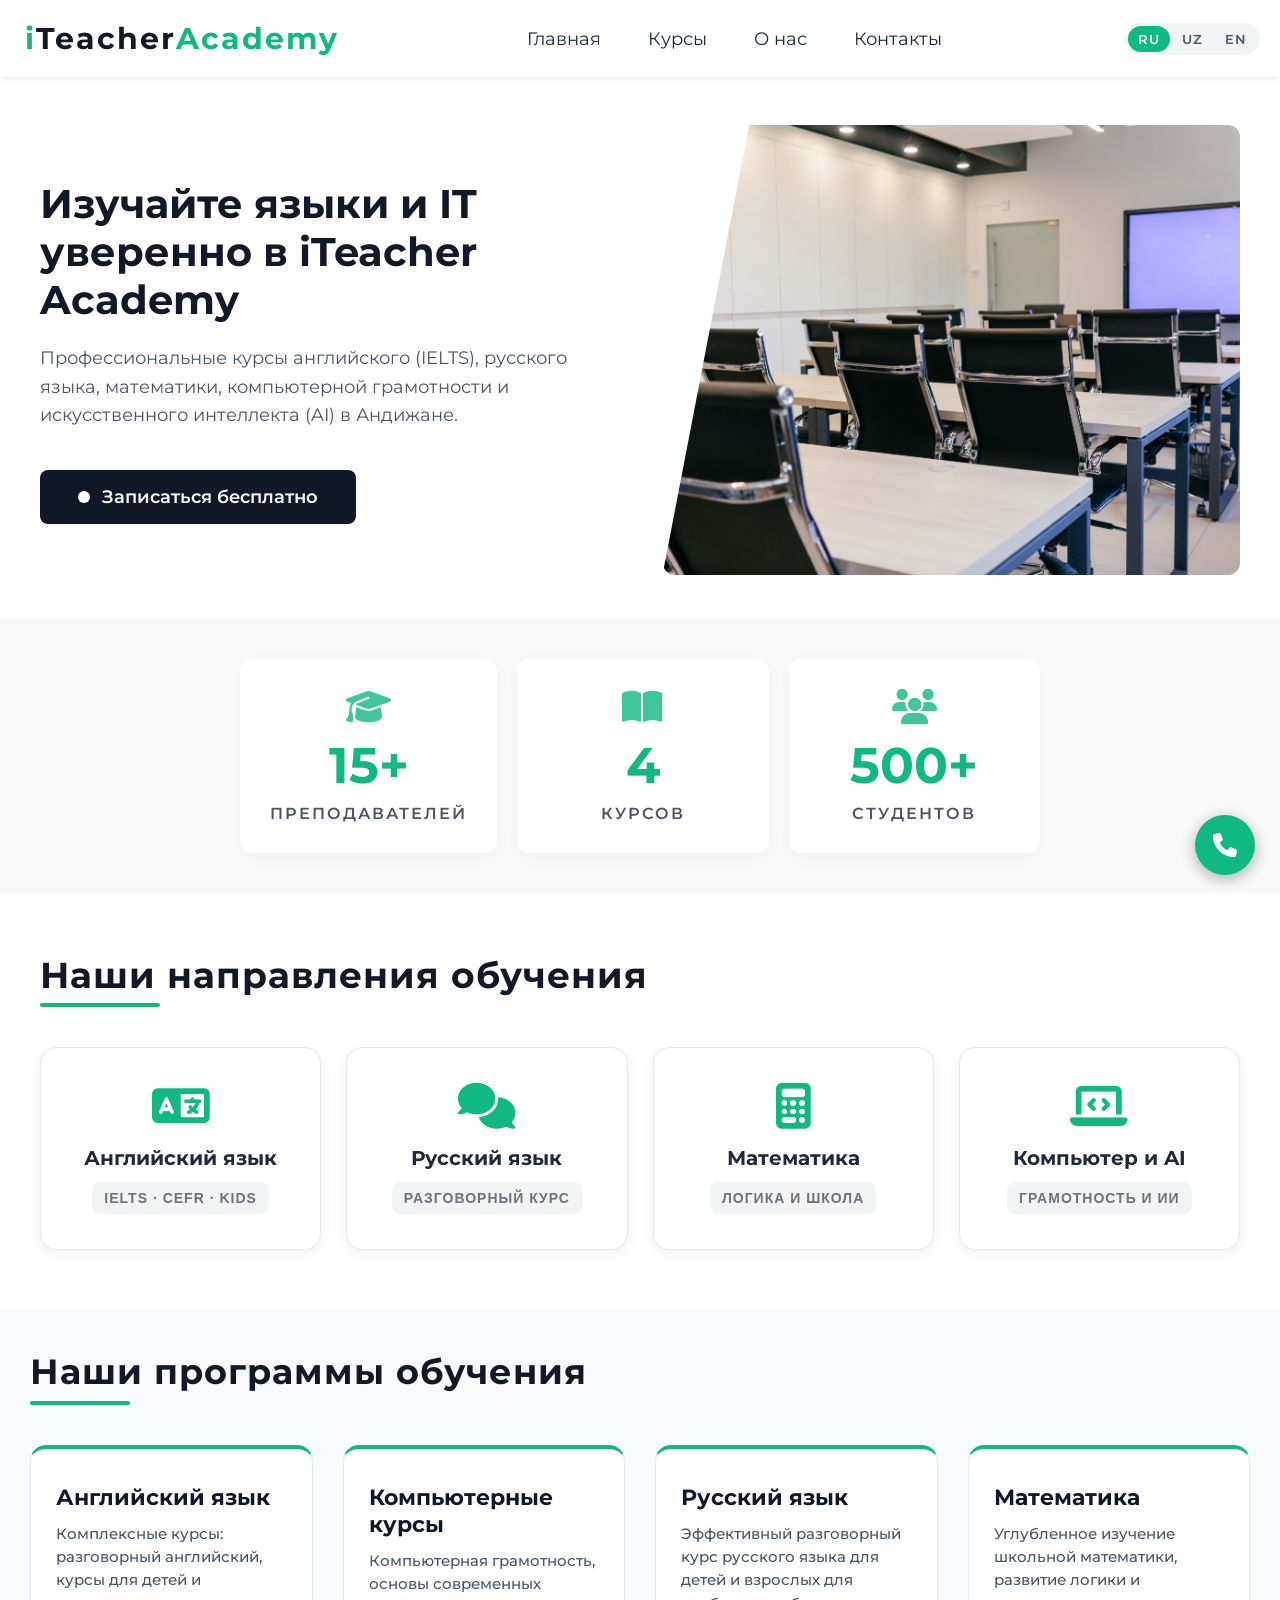
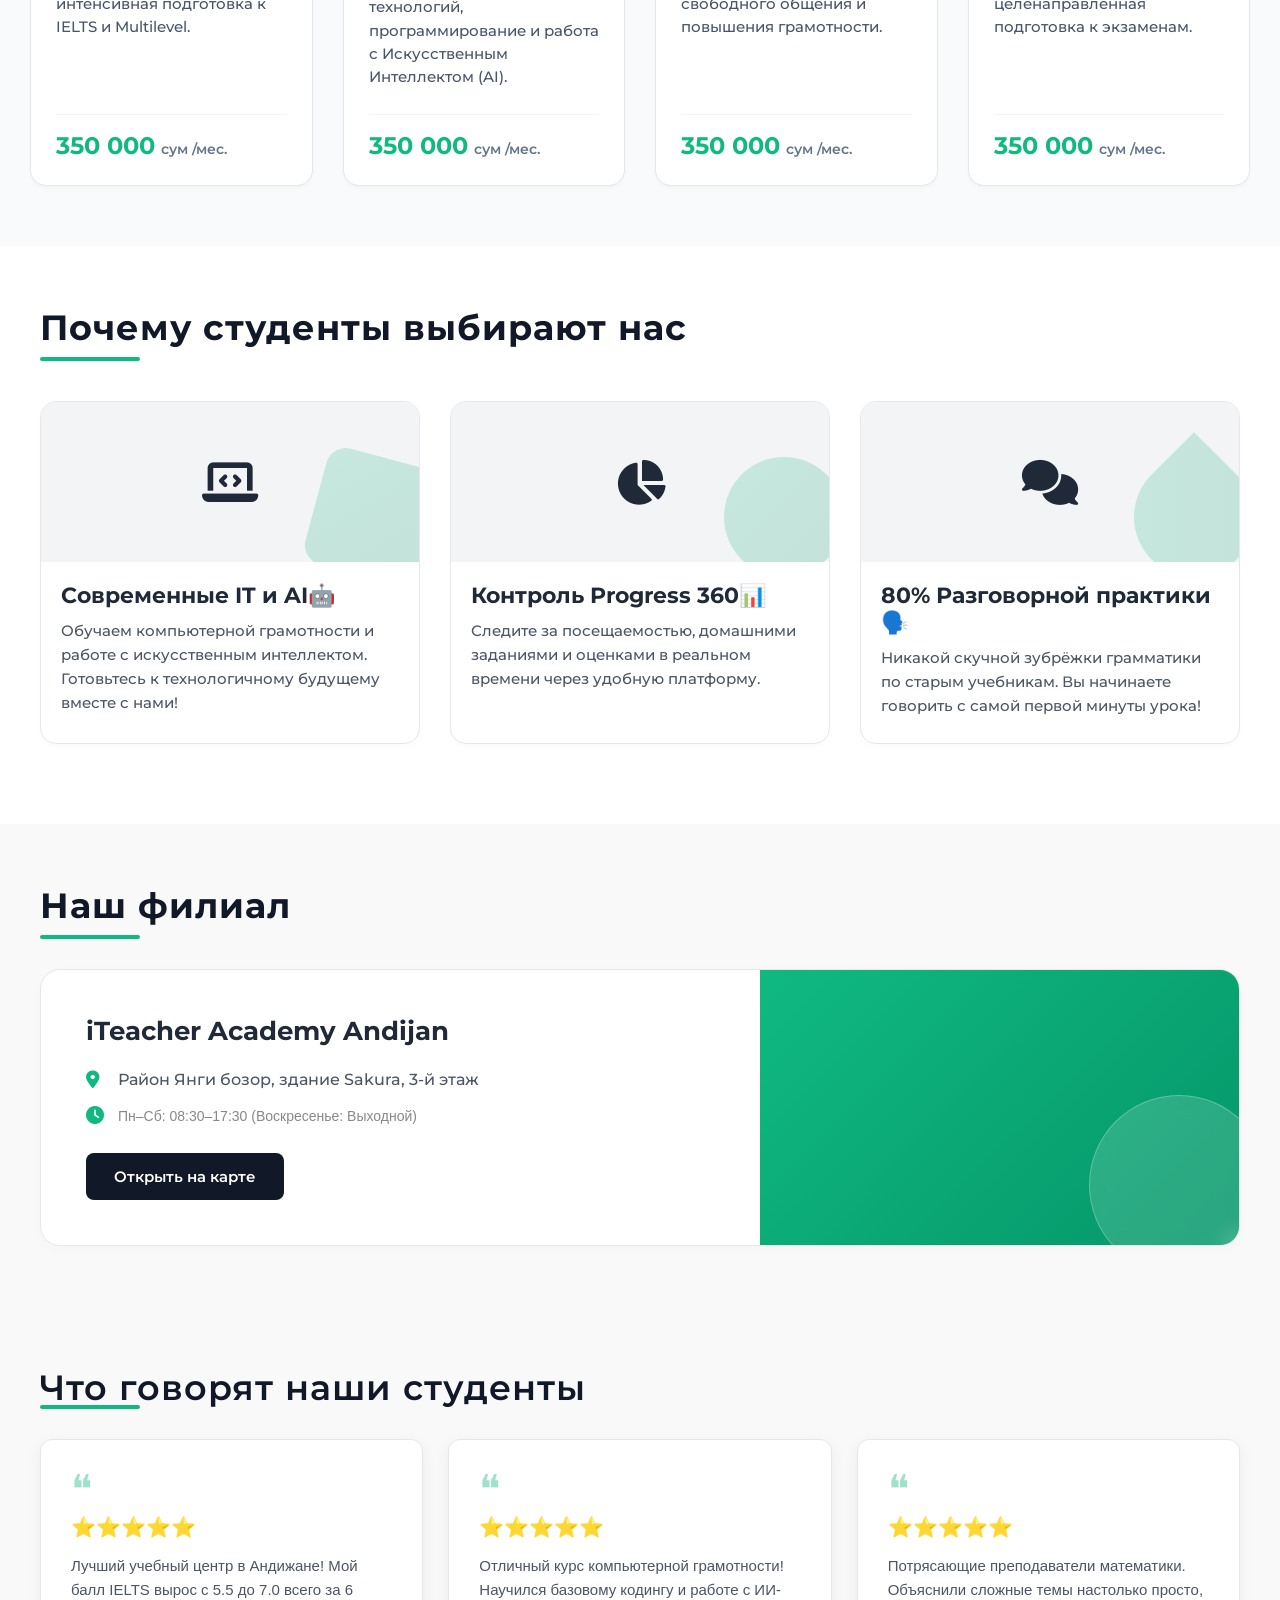
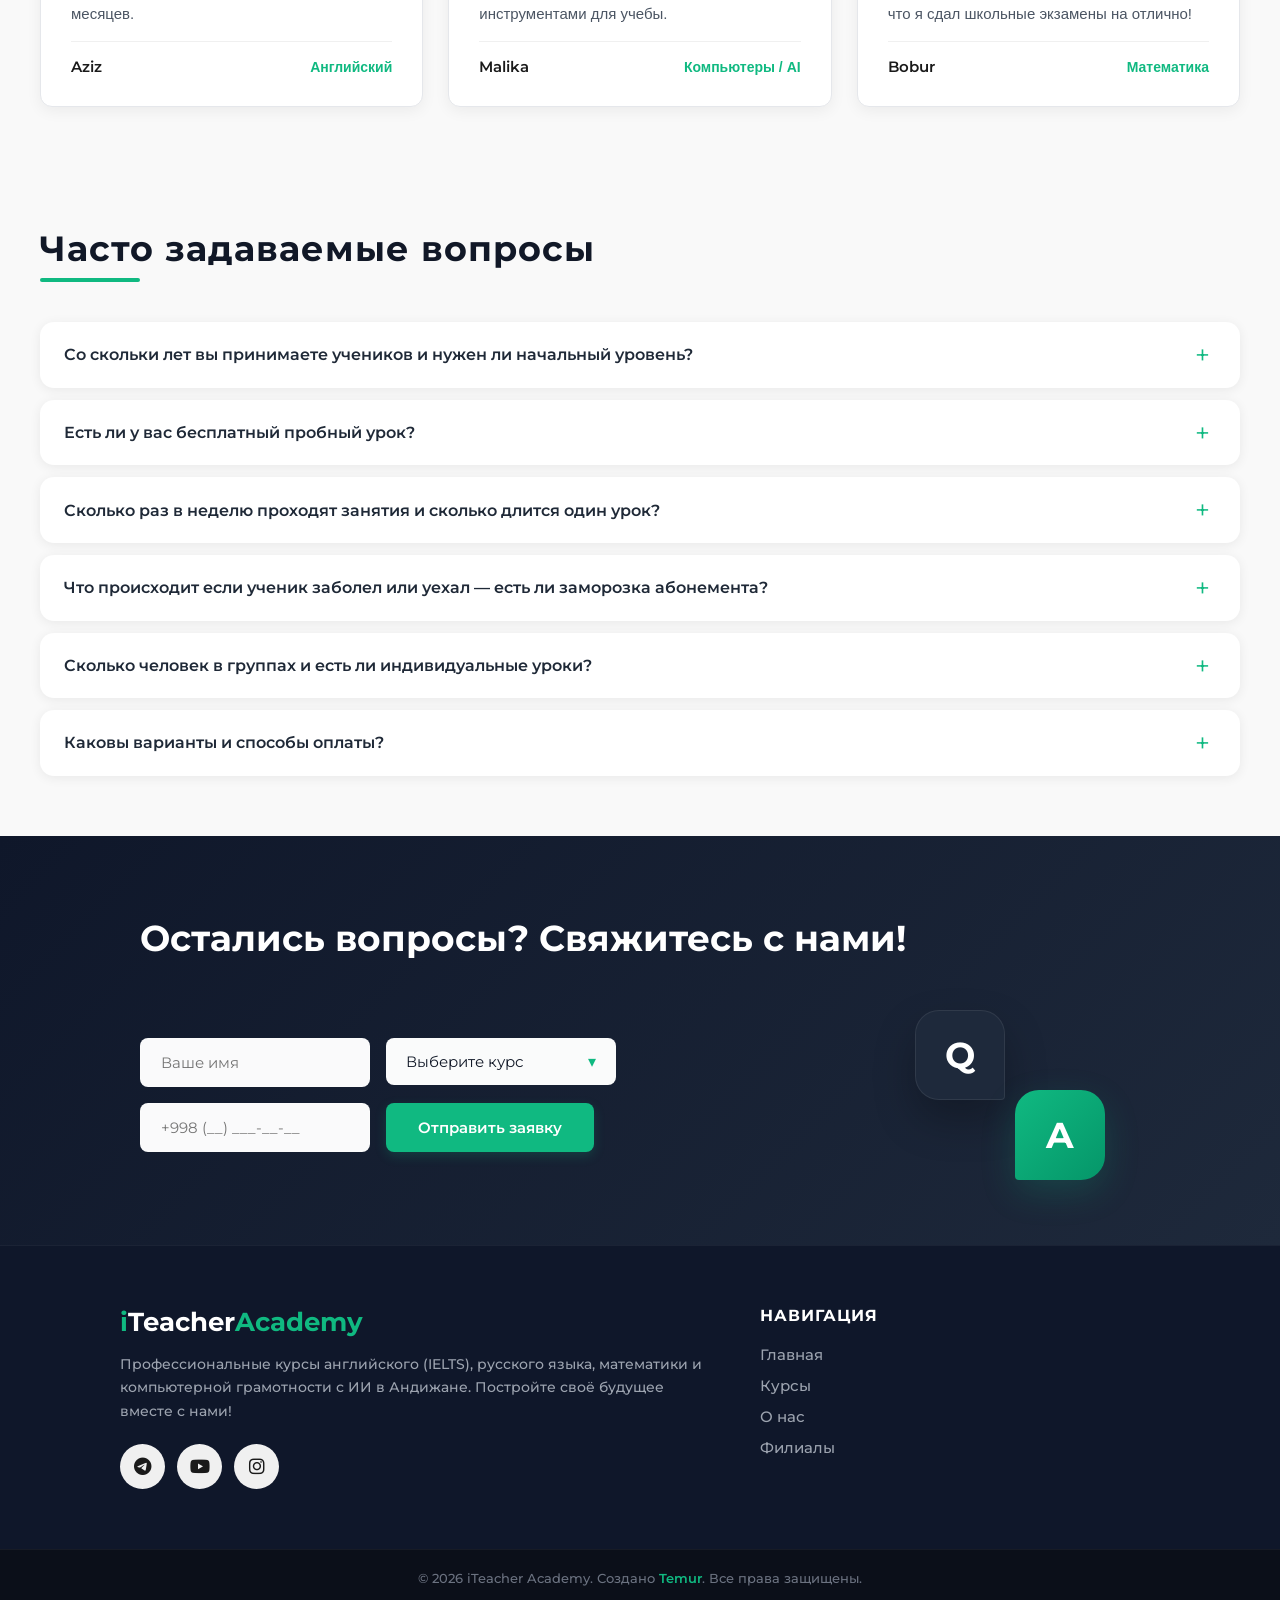
==== index.html @ f6609b7c "v2" ====
<!DOCTYPE html>
<html lang="uz">
<head>
    <meta charset="UTF-8">
    <meta name="viewport" content="width=device-width, initial-scale=1.0">
    <title>iTeacherAcademy</title>
    <meta name="description" content="iTeacher Academy — Andijonda ingliz tili (IELTS), rus tili, matematika va IT bo'yicha professional kurslar. / профессиональные курсы английского (IELTS), русского языка, математики и IT в Андижане.">
    <meta name="google" content="notranslate">
    <link rel="stylesheet" href="style.css">
    <link href="https://fonts.googleapis.com/css2?family=Montserrat:wght@400;600&display=swap" rel="stylesheet">
    <link rel="stylesheet" href="https://cdnjs.cloudflare.com/ajax/libs/font-awesome/6.5.0/css/all.min.css">
    <link rel="icon" href="favicon.ico" type="image/x-icon">
    <meta name="theme-color" content="#10b981">
    <meta name="robots" content="index, follow">
   <meta name="keywords" content="iTeacher Academy, iTeacher Andijon, iTeacher Андижан, iteacher o'quv markazi, o'quv markaz Andijon, учебный центр Андижан, курсы английского Андижан, ingliz tili kurslari Andijon, IELTS Andijon, rus tili kursi, курсы русского языка Андижан, matematika kursi, курсы математики Андижан, kompyuter savodxonligi, IT курсы Андижан">
    <meta property="og:type" content="website">
    <meta property="og:title" content="iTeacher Academy Andijan">
    <meta property="og:description" content="Курсы английского, корейского, китайского в Андижане. 3 филиала.">
    <meta property="og:url" content="https://i-teacher-academy.vercel.app">
    <meta property="og:image" content="https://sakura-temur4.vercel.app/favicon.ico">
</head>
<body>
    <header class="site-header">
    <a href="#" class="logo">
         <span class="logo-i">i</span><span class="logo-teacher">Teacher</span><span class="logo-academy">Academy</span>
    </a>
    <div class="lang-toggle">
        <button class="lang-btn" data-lang="ru" onclick="setLang('ru', this)">RU</button>
        <button class="lang-btn" data-lang="uz" onclick="setLang('uz', this)">UZ</button>
        <button class="lang-btn active" data-lang="en" onclick="setLang('en', this)">EN</button>
    </div>
    <button class="hamburger" id="hamburger" aria-label="Menu">☰</button>
   <nav class="nav-menu" id="nav-menu">
    <a href="#hero-section" 
       data-en="Home" data-ru="Главная" data-uz="Bosh sahifa">Home</a>
    <a href="#courses-section" 
       data-en="Courses" data-ru="Курсы" data-uz="Kurslar">Courses</a>
    <a href="#advantages-section" 
       data-en="Why Us" data-ru="О нас" data-uz="Biz haqimizda">Why Us</a>
    <a href="#site-footer" 
       data-en="Contacts" data-ru="Контакты" data-uz="Aloqa">Contacts</a>
</nav>
</header>
  <section id="hero-section">
    <div class="hero-info">
        <h1 data-en="Achieve Your Goals Confidently with iTeacher"
            data-ru="Изучайте языки и IT уверенно в iTeacher Academy"
            data-uz="iTeacher Academy bilan kelajagingizni ishonch bilan quring">
            Achieve Your Goals Confidently with iTeacher
        </h1>
        <p data-en="Professional courses for English (IELTS), Russian, Mathematics, Computer Literacy, and Artificial Intelligence (AI) in Andijan."
           data-ru="Профессиональные курсы английского (IELTS), русского языка, математики, компьютерной грамотности и искусственного интеллекта (AI) в Андижане."
           data-uz="Andijonda ingliz tili (IELTS), rus tili, matematika, kompyuter savodxonligi va sun'iy intellekt (AI) bo'yicha professional kurslar.">
            Professional courses for English (IELTS), Russian, Mathematics, Computer Literacy, and Artificial Intelligence (AI) in Andijan.
        </p>
        <a href="https://t.me/KayumovTemur?text=Hello!%20I%20want%20to%20book%20a%20free%20lesson." 
           class="hero-btn" target="_blank" rel="noopener noreferrer">
            <span class="online-dot"></span>
            <span data-en="Book a Free Lesson"
                  data-ru="Записаться бесплатно"
                  data-uz="Bepul darsga yozilish">Book a Free Lesson</span>
        </a>
    </div>
    <div class="hero-image">
        <img src="pexels-mikhail-nilov-9300726.jpg" alt="iTeacher Students">
    </div>
</section>

<section id="stats-section">
    <div class="stats-grid">

        <div class="stat-card">
            <i class="fa-solid fa-graduation-cap stat-icon"></i>
            <span class="stat-number">15+</span>
            <span class="stat-label"
                  data-en="Teachers" 
                  data-ru="Преподавателей"
                  data-uz="O'qituvchilar">Teachers</span>
        </div>

        <div class="stat-card">
             <i class="fa-solid fa-book-open stat-icon"></i>
            <span class="stat-number">4</span>
            <span class="stat-label"
                  data-en="Courses" 
                  data-ru="Курсов"
                  data-uz="Yo'nalishlar">Courses</span>
        </div>

        <div class="stat-card">
             <i class="fa-solid fa-users stat-icon"></i>
            <span class="stat-number">500+</span>
            <span class="stat-label"
                  data-en="Students"
                  data-ru="Студентов"
                  data-uz="Talabalar">Students</span>
        </div>

    </div>
</section>
<section id="languages-section">
    <h2 data-en="Our Educational Courses" 
        data-ru="Наши направления обучения" 
        data-uz="Bizning o'quv yo'nalishlarimiz">Our Educational Courses</h2>
        
    <div class="lang-grid">
    
        <article class="lang-card">
            <i class="fa-solid fa-language lang-icon"></i>
            <h3 data-en="English Language" data-ru="Английский язык" data-uz="Ingliz tili">English Language</h3>
            <p>IELTS · CEFR · Kids</p>
        </article>

        <article class="lang-card">
            <i class="fa-solid fa-comments lang-icon"></i>
            <h3 data-en="Russian Language" data-ru="Русский язык" data-uz="Rus tili">Russian Language</h3>
            <p data-en="Speaking & Grammar" data-ru="Разговорный курс" data-uz="So'zlashuv kursi">Speaking & Grammar</p>
        </article>

        <article class="lang-card">
            <i class="fa-solid fa-calculator lang-icon"></i>
            <h3 data-en="Mathematics" data-ru="Математика" data-uz="Matematika">Mathematics</h3>
            <p data-en="Logic & School" data-ru="Логика и школа" data-uz="Mantiq va maktab">Logic & School</p>
        </article> 

        <article class="lang-card">
            <i class="fa-solid fa-laptop-code lang-icon"></i>
            <h3 data-en="IT & AI Basics" data-ru="Компьютер и AI" data-uz="Kompyuter va AI">IT & AI Basics</h3>
            <p data-en="Digital Literacy" data-ru="Грамотность и ИИ" data-uz="Savodxonlik va AI">Digital Literacy</p>
        </article>

    </div>
</section>
    <section id="courses-section">
    <h2 class="section-title"
        data-en="Our Educational Programs"
        data-ru="Наши программы обучения"
        data-uz="Bizning ta'lim dasturlarimiz">Our Educational Programs</h2>
    
    <div class="courses-grid">
     
        <article class="course-card">
            <h3 data-en="English Language" data-ru="Английский язык" data-uz="Ingliz tili">English Language</h3>
            <p class="course-desc"
               data-en="Comprehensive English courses: General English, Kids English, and intensive IELTS / Multilevel preparation."
               data-ru="Комплексные курсы: разговорный английский, курсы для детей и интенсивная подготовка к IELTS и Multilevel."
               data-uz="Kompleks kurslar: umumiy ingliz tili, bolalar uchun ingliz tili hamda IELTS va Multilevel imtihonlariga tayyorlov.">
               Comprehensive English courses: General English, Kids English, and intensive IELTS / Multilevel preparation.
            </p>
            <div class="course-price">
                <p>350 000 <span data-en="sum /month" data-ru="сум /мес." data-uz="so'm /oy">sum /month</span></p>
            </div>
        </article>

        <article class="course-card">
            <h3 data-en="Computer & IT Courses" data-ru="Компьютерные курсы" data-uz="Kompyuter kurslari">Computer & IT Courses</h3>
            <p class="course-desc"
               data-en="Digital literacy, basics of modern technologies, programming, and workflows with Artificial Intelligence (AI)."
               data-ru="Компьютерная грамотность, основы современных технологий, программирование и работа с Искусственным Интеллектом (AI)."
               data-uz="Kompyuter savodxonligi, zamonaviy texnologiyalar asoslari, dasturlash hamda Sun'iy Intellekt (AI) bilan ishlash.">
               Digital literacy, basics of modern technologies, programming, and workflows with Artificial Intelligence (AI).
            </p>
            <div class="course-price">
                <p>350 000 <span data-en="sum /month" data-ru="сум /мес." data-uz="so'm /oy">sum /month</span></p>
            </div>
        </article>

        <article class="course-card">
            <h3 data-en="Russian Language" data-ru="Русский язык" data-uz="Rus tili">Russian Language</h3>
            <p class="course-desc"
               data-en="Effective spoken Russian language courses for children and adults to ensure fluent communication and grammar."
               data-ru="Эффективный разговорный курс русского языка для детей и взрослых для свободного общения и повышения грамотности."
               data-uz="Bolalar va kattalar uchun ravon so'zlashuv hamda savodxonlikni oshirishga qaratilgan samarali rus tili kursi.">
               Effective spoken Russian language courses for children and adults to ensure fluent communication and grammar.
            </p>
            <div class="course-price">
                <p>350 000 <span data-en="sum /month" data-ru="сум /мес." data-uz="so'm /oy">sum /month</span></p>
            </div>
        </article>

        <article class="course-card">
            <h3 data-en="Mathematics" data-ru="Математика" data-uz="Matematika">Mathematics</h3>
            <p class="course-desc"
               data-en="Deep study of school mathematics, logic development, and targeted preparation for school and university exams."
               data-ru="Углубленное изучение школьной математики, развитие логики и целенаправленная подготовка к экзаменам."
               data-uz="Maktab matematikasi chuqurlashtirilgan dasturi, mantiqni rivojlantirish hamda imtihonlarga maqsadli tayyorlov.">
               Deep study of school mathematics, logic development, and targeted preparation for school and university exams.
            </p>
            <div class="course-price">
                <p>350 000 <span data-en="sum /month" data-ru="сум /мес." data-uz="so'm /oy">sum /month</span></p>
            </div>
        </article>

    </div>
</section>

<section id="advantages-section"> 
    <h2 class="advantages-title"
        data-en="Why Students Choose Us"
        data-ru="Почему студенты выбирают нас"
        data-uz="Nega talabalar bizni tanlashadi?">Why Students Choose Us</h2>
    
    <div class="advantages-grid">
        
        <article class="adv-card">
            <div class="adv-graphic-box">
                <div class="green-shape shape-cube"></div> 
                <i class="fa-solid fa-laptop-code adv-main-icon"></i>
            </div>
            <h3 class="adv-title" 
                data-en="Modern IT & AI🤖" 
                data-ru="Современные IT и AI🤖" 
                data-uz="Zamonaviy IT va AI🤖">Modern IT & AI🤖</h3>
            <p class="adv-desc"
               data-en="We teach computer literacy and AI tools. Get ready for the high-tech future with us!"
               data-ru="Обучаем компьютерной грамотности и работе с искусственным интеллектом. Готовьтесь к технологичному будущему вместе с нами!"
               data-uz="Kompyuter savodxonligi va sun'iy intellekt bilan ishlashni o'rgatamiz. Biz bilan texnologik kelajakka tayyorlaning!">Modern IT & AI🤖</p>
        </article>

        <article class="adv-card">
            <div class="adv-graphic-box">
                <div class="green-shape shape-sphere"></div>
                <i class="fa-solid fa-chart-pie adv-main-icon"></i>
            </div>
            <h3 class="adv-title" 
                data-en="Progress 360📊" 
                data-ru="Контроль Progress 360📊" 
                data-uz="Progress 360 nazorati📊">Progress 360📊</h3>
            <p class="adv-desc"
               data-en="Track attendance, homework, and test results in real-time through an interactive platform."
               data-ru="Следите за посещаемостью, домашними заданиями и оценками в реальном времени через удобную платформу."
               data-uz="Interaktiv platforma orqali davomomat, uy vazifalari va baholarni real vaqtda kuzatib boring!">Progress 360📊</p>
        </article>

        <article class="adv-card">
            <div class="adv-graphic-box">
                <div class="green-shape shape-cone"></div>
                <i class="fa-solid fa-comments adv-main-icon"></i>
            </div>
            <h3 class="adv-title" 
                data-en="80% Speaking🗣️" 
                data-ru="80% Разговорной практики🗣️" 
                data-uz="80% Soʻzlashuv amaliyoti🗣️">80% Speaking🗣️</h3>
            <p class="adv-desc"
               data-en="No boring grammar drilling from old textbooks. You start talking from the very first minute of the lesson."
               data-ru="Никакой скучной зубрёжки грамматики по старым учебникам. Вы начинаете говорить с самой первой минуты урока!"
               data-uz="Eski darsliklardan zerikarli grammatika yodlashlar yoʻq. Siz darsning birinchi daqiqasidanoq gapirishni boshlaysiz!">No boring grammar drilling from old textbooks. You start talking from the very first minute of the lesson.</p>
        </article>

    </div>
</section>

<section id="branches-section" class="branches-section">
    <h2 data-en="Our Location" 
        data-ru="Наш филиал" 
        data-uz="Bizning filialimiz">Наш филиал</h2>
        
    <div class="branch-single-card">

        <div class="branch-info-content">
            <h3>iTeacher Academy Andijan</h3>
            
            <p class="branch-address">
                <i class="fa-solid fa-location-dot"></i>
                <span data-en="Yangi Bozor area, Sakura building, 3rd floor"
                      data-ru="Район Янги бозор, здание Sakura, 3-й этаж"
                      data-uz="Yangi bozor hududi, Sakura binosi, 3-qavat">Район Янги бозор, здание Sakura, 3-й этаж</span>
            </p>
            
            <p class="branch-hours">
                <i class="fa-solid fa-clock"></i>
                <span data-en="Mon–Sat: 08:30–17:30 (Sunday: Day off)"
                      data-ru="Пн–Сб: 08:30–17:30 (Воскресенье: Выходной)"
                      data-uz="Du–Shan: 08:30–17:30 (Yakshanba: Dam olish kuni)">Пн–Сб: 08:30–17:30 (Воскресенье: Выходной)</span>
            </p>
            <!-- надо будет посатавить реальную карту  -->
            <a href="https://yandex.uz" 
               target="_blank" rel="noopener noreferrer" class="branch-map-btn"
               data-en="Open in Maps"
               data-ru="Открыть на карте"
               data-uz="Xaritada ochish">Открыть на карте</a>
        </div>

        <div class="branch-design-element">
            <div class="glass-circle"></div>
        </div>

    </div>
</section>

 <section id="reviews-section">
    <h2 class="reviews-title"
        data-en="What Our Students Say"
        data-ru="Что говорят наши студенты"
        data-uz="Talabalarimiz nima deydi">
        What Our Students Say
    </h2>

    <div class="reviews-grid">

        <article class="review-card">
            <div class="review-stars">⭐⭐⭐⭐⭐</div>
            <p class="review-text"
               data-en="Best learning center in Andijan! My IELTS score improved from 5.5 to 7.0 in just 6 months."
               data-ru="Лучший учебный центр в Андижане! Мой балл IELTS вырос с 5.5 до 7.0 всего за 6 месяцев."
               data-uz="Andijonning eng yaxshi o'quv markazi! IELTS ballim 6 oyda 5.5 dan 7.0 ga ko'tarildi.">
               Best learning center in Andijan! My IELTS score improved from 5.5 to 7.0 in just 6 months.
            </p>
            <div class="review-author">
                <span class="review-name">Aziz</span>
                <span class="review-lang" data-en="English" data-ru="Английский" data-uz="Ingliz tili">English</span>
            </div>
        </article>

        <article class="review-card">
            <div class="review-stars">⭐⭐⭐⭐⭐</div>
            <p class="review-text"
               data-en="Excellent computer literacy course! I learned basic coding and how to use AI tools for my studies."
               data-ru="Отличный курс компьютерной грамотности! Научился базовому кодингу и работе с ИИ-инструментами для учебы."
               data-uz="Ajoyib kompyuter savodxonligi kursi! Kodlash asoslarini va o'qish uchun AI vositalari bilan ishlashni o'rgandim.">
               Excellent computer literacy course! I learned basic coding and how to use AI tools for my studies.
            </p>
            <div class="review-author">
                <span class="review-name">Malika</span>
                <span class="review-lang" data-en="IT & AI" data-ru="Компьютеры / AI" data-uz="Kompyuter / AI">IT & AI</span>
            </div>
        </article>

        <article class="review-card">
            <div class="review-stars">⭐⭐⭐⭐⭐</div>
            <p class="review-text"
               data-en="Amazing mathematics teachers. They explained difficult topics so simply that I passed my school exams with A+!"
               data-ru="Потрясающие преподаватели математики. Объяснили сложные темы настолько просто, что я сдал школьные экзамены на отлично!"
               data-uz="Matematika o'qituvchilariga gap yo'q. Qiyin mavzularni shunday oson tushuntirishdiki, imtihonlarni a'loga topshirdim!">
               Amazing mathematics teachers. They explained difficult topics so simply that I passed my school exams with A+!
            </p>
            <div class="review-author">
                <span class="review-name">Bobur</span>
                <span class="review-lang" data-en="Mathematics" data-ru="Математика" data-uz="Matematika">Mathematics</span>
            </div>
        </article>

    </div>
</section>
<section id="faq-section">
    <h2 class="faq-title" 
    data-en="Frequently Asked Questions"
    data-ru="Часто задаваемые вопросы"
    data-uz="Ko'p so'raladigan savollar">Frequently Asked Questions</h2>
    <div class="faq-list">
        
        <div class="faq-item">
            <button class="faq-question">
                <span data-en="From what age do you accept students, and is prior knowledge required?"
                      data-ru="Со скольки лет вы принимаете учеников и нужен ли начальный уровень?"
                      data-uz="Necha yoshdan o'quvchi qabul qilasiz va boshlang'ich daraja kerakmi?">
                    From what age do you accept students, and is prior knowledge required?
                </span>
                <span class="faq-icon">+</span>    
            </button>
            <div class="faq-answer">
                <p data-en="We accept students from 7 years old, as well as teenagers and adults. No prior knowledge required — we test everyone and select the perfect group from absolute zero (Starter) to advanced."
                   data-ru="Принимаем детей с 7 лет, а также подростков и взрослых. Начальный уровень не нужен — мы тестируем каждого и подбираем идеальную группу от абсолютного нуля (Starter) до продвинутых уровней."
                   data-uz="7 yoshdan boshlab bolalarni, shuningdek, o'smirlar va kattalarni qabul qilamiz. Boshlang'ich bilim shart emas — biz har bir o'quvchini testdan o'tkazib, mutlaqo noldan (Starter) yuqori darajagacha mos guruh tanlaymiz.">
                    We accept students from 7 years old, as well as teenagers and adults. No prior knowledge required — we select the perfect group from absolute zero.
                </p>
            </div>
        </div>

        <div class="faq-item">
            <button class="faq-question">
                <span data-en="Do you offer a free trial lesson?"
                      data-ru="Есть ли у вас бесплатный пробный урок?"
                      data-uz="Bepul sinov darsi bormi?">
                    Do you offer a free trial lesson?
                </span>
                <span class="faq-icon">+</span>
            </button>
            <div class="faq-answer">
                <p data-en="Yes, absolutely! The first trial lesson in any course is completely free. You can meet the teacher, feel the classroom atmosphere, and get a clear evaluation of your skills."
                   data-ru="Да, конечно! Первый пробный урок по любому направлению абсолютно бесплатный. Вы сможете познакомиться с преподавателем, оценить атмосферу в классах и получить точную оценку своих знаний."
                   data-uz="Ha, albatta! Istalgan yo'nalish bo'yicha birinchi dars mutlaqo bepul. Siz ustoz bilan tanishishingiz, dars muhitini ko'rishingiz va bilim darajangizni aniq bilib olishingiz mumkin.">
                    Yes, absolutely! The first trial lesson in any course is completely free.
                </p>
            </div>
        </div>

        <div class="faq-item">
            <button class="faq-question">
                <span data-en="How many times a week are classes held and how long is one lesson?"
                      data-ru="Сколько раз в неделю проходят занятия и сколько длится один урок?"
                      data-uz="Haftada necha marta dars bo'ladi va bir dars qancha davom etadi?">
                    How many times a week are classes held and how long is one lesson?
                </span>
                <span class="faq-icon">+</span>
            </button>
            <div class="faq-answer">
                <p data-en="Classes are held 3 times a week (every ceremonies day). Each lesson lasts 1.5 hours (90 minutes) of intensive practice. We have both morning and evening groups available."
                   data-ru="Занятия проходят 3 раза в неделю (через день). Каждое занятие длится 1,5 часа (90 минут) интенсивной практики. У нас есть как утренние, так и вечерние группы."
                   data-uz="Darslar haftada 3 marta (kunora) bo'lib o'tadi. Har bir dars 1.5 soat (90 daqiqa) intensiv amaliyotdan iborat. Bizda ham tonggi, ham kechki guruhlar mavjud.">
                    Classes are held 3 times a week. Each lesson lasts 1.5 hours of intensive practice.
                </p>
            </div>
        </div>

        <div class="faq-item">
            <button class="faq-question">
                <span data-en="What happens if a student gets sick or travels — is there a subscription freeze?"
                      data-ru="Что происходит если ученик заболел или уехал — есть ли заморозка абонемента?"
                      data-uz="O'quvchi kasal bo'lsa yoki yo'lga chiqsa nima bo'ladi — obunani muzlatish mumkinmi?">
                    What happens if a student gets sick or travels — is there a subscription freeze?
                </span>
                <span class="faq-icon">+</span>
            </button>
            <div class="faq-answer">
                <p data-en="Yes, if you inform the administrator in advance, we will freeze your subscription. Moreover, you can track missed topics and homework anytime via our Progress 360 digital platform."
                   data-ru="Да, если вы предупредите администратора заранее, мы заморозим абонемент. Кроме того, вы сможете отслеживать пропущенные темы и домашние задания через нашу цифровую платформу Progress 360."
                   data-uz="Ha, administratorni oldindan ogohlantirsangiz darslaringiz saqlanib qoladi. Bundan tashqari, qoldirilgan mavzular va uy vazifalarini Progress 360 raqamli platformamiz orqali istalgan vaqtda kuzatishingiz mumkin.">
                    Yes, if you inform the administrator in advance, we will freeze your subscription. You can track everything via our Progress 360 digital platform.
                </p>
            </div>
        </div>

        <div class="faq-item">
            <button class="faq-question">
                <span data-en="How many students are in a group and are individual lessons available?"
                      data-ru="Сколько человек в группах и есть ли индивидуальные уроки?"
                      data-uz="Guruhlarda necha o'quvchi bo'ladi va individual darslar bormi?">
                    How many students are in a group and are individual lessons available?
                </span>
                <span class="faq-icon">+</span>
            </button>
            <div class="faq-answer">
                <p data-en="Our groups have an average of 8 to 12 students, which is ideal for active speaking practice and personal attention. Premium individual 1-on-1 lessons with a mentor are also available."
                   data-ru="В наших группах занимается в среднем от 8 до 12 человек — это оптимально для живой разговорной практики и внимания каждому. Также доступны индивидуальные занятия 1 на 1 с ментором."
                   data-uz="Guruhlarimizda o'rtacha 8 tadan 12 tagacha o'quvchi tahsil oladi — bu jonli nutq amaliyoti uchun juda qulay. Shuningdek, ustoz bilan individual (1ga 1) darslar ham mavjud.">
                    Our groups have an average of 8 to 12 students. Premium individual 1-on-1 lessons are also available.
                </p>
            </div>
        </div>

        <div class="faq-item">
            <button class="faq-question">
                <span data-en="What are the payment options and methods?"
                      data-ru="Каковы варианты и способы оплаты?"
                      data-uz="To'lov variantlari va usullari qanday?">
                    What are the payment options and methods?
                </span>
                <span class="faq-icon">+</span>
            </button>
            <div class="faq-answer">
                <p data-en="The standard monthly fee is 350,000 sum. We accept cash and terminal card payments (Uzcard, Humo). You can also easily pay online via Click or Payme mobile apps."
                   data-ru="Стандартная ежемесячная оплата — 350 000 сум. Мы принимаем наличные и пластиковые карты (Uzcard, Humo). Также вы можете легко оплатить онлайн через приложения Click или Payme."
                   data-uz="Standart oylik to'lov — 350 000 so'm. Naqd pul va plastik kartalar (Uzcard, Humo) qabul qilinadi. Shuningdek, Click yoki Payme ilovalari orqali onlayn to'lash ham juda oson.">
                    The standard monthly fee is 350,000 sum. We accept cash, cards, and online payments via Click or Payme.
                </p>
            </div>
        </div>
    </div>
</section>
<section id="cta-section">
    <div class="cta-content">
        <h2 class="cta-title"
            data-en="Have Questions? Contact Us!"
            data-ru="Остались вопросы? Свяжитесь с нами!"
            data-uz="Savollar bormi? Biz bilan bog'laning!">
            Have Questions? Contact Us!
        </h2>
        
        <form class="cta-form" id="cta-form">
            
            <input type="text" id="form-name" placeholder="Your name" 
                   data-en-placeholder="Your name"
                   data-ru-placeholder="Ваше имя"
                   data-uz-placeholder="Ismingiz"
                   required>
                   
           
            <div class="custom-select" id="custom-select">
                <div class="select-selected" id="select-selected">
                    <span data-en="Choose a course" data-ru="Выберите курс" data-uz="Kursni tanlang">Choose a course</span>
                </div>
                <div class="select-dropdown" id="select-dropdown">
                   
                    <div class="select-option" data-value="English"
                         data-en="English — IELTS / General"
                         data-ru="Английский — IELTS / General"
                         data-uz="Ingliz tili — IELTS / General">English — IELTS / General</div>
                    
                    <div class="select-option" data-value="IT & AI"
                         data-en="Computer Literacy & AI Basics"
                         data-ru="Компьютерная грамотность & AI"
                         data-uz="Kompyuter savodxonligi & AI">Computer Literacy & AI Basics</div>
                   
                    <div class="select-option" data-value="Russian"
                         data-en="Russian — Speaking Course"
                         data-ru="Русский — Разговорный курс"
                         data-uz="Rus tili — So'zlashuv kursi">Russian — Speaking Course</div>

                    <div class="select-option" data-value="Mathematics"
                         data-en="Mathematics & Logic"
                         data-ru="Математика & Логика"
                         data-uz="Matematika & Mantiq">Mathematics & Logic</div>
                </div>
                <input type="hidden" id="form-course" required>
            </div>
            <input type="tel" id="form-phone" placeholder="+998 (__) ___-__-__" required>
            
            <button type="submit" class="cta-btn">
                <span data-en="Send Application"
                      data-ru="Отправить заявку"
                      data-uz="Ariza yuborish">Send Application</span>
            </button>
        </form>
        <p class="cta-success" id="cta-success" style="display:none;"
           data-en="✅ Your application sent! We will call you back soon."
           data-ru="✅ Заявка отправлена! Мы перезвоним вам в ближайшее время."
           data-uz="✅ Ariza yuborildi! Tez orada siz bilan bog'lanamiz.">
           ✅ Your application sent! We will call you back soon.
        </p>
        <div class="qa-graphic-container">
            <div class="qa-badge badge-q">
                <span>Q</span>
            </div>
            <div class="qa-badge badge-a">
                <span>A</span>
            </div>
        </div>

    </div>
</section>
<footer id="site-footer">

    <div class="footer-main">

        <div class="footer-col footer-brand">
            <a href="#" class="footer-logo">
                <span class="logo-i">i</span><span class="logo-teacher">Teacher</span><span class="logo-academy">Academy</span>
            </a>
            <p class="footer-desc"
               data-en="Professional courses for English (IELTS), Russian language, Mathematics, and Computer Literacy with AI in Andijan. Build your future with us!"
               data-ru="Профессиональные курсы английского (IELTS), русского языка, математики и компьютерной грамотности с ИИ в Андижане. Постройте своё будущее вместе с нами!"
               data-uz="Andijon shahridagi professional ingliz tili (IELTS), rus tili, matematika va AI bilan kompyuter savodxonligi kurslari. Kelajagingizni biz bilan quring!">
               Профессиональные курсы английского (IELTS), русского языка, математики и компьютерной грамотности с ИИ в Андижане. Постройте своё будущее вместе с нами!
            </p>
            <div class="social-icons">
                <a href="https://t.me/iTeacher_Academy" target="_blank" rel="noopener noreferrer" aria-label="Telegram"><i class="fa-brands fa-telegram"></i></a>
                <a href="https://youtube.com/@iteacheracademy01" target="_blank" rel="noopener noreferrer" aria-label="YouTube"><i class="fa-brands fa-youtube"></i></a>
                <a href="https://instagram.com/iteacher.academy" target="_blank" rel="noopener noreferrer" aria-label="Instagram"><i class="fa-brands fa-instagram"></i></a>
            </div>
        </div>

        <div class="footer-col footer-nav">
            <h4 data-en="Navigation" data-ru="Навигация" data-uz="Navigatsiya">Navigation</h4>
            <ul>
                <li><a href="#hero-section" data-en="Home" data-ru="Главная" data-uz="Bosh sahifa">Home</a></li>
                <li><a href="#courses-section" data-en="Courses" data-ru="Курсы" data-uz="Kurslar">Courses</a></li>
                <li><a href="#advantages-section" data-en="Why Us" data-ru="О нас" data-uz="Biz haqimizda">Why Us</a></li>
                <li><a href="#branches-section" data-en="Branches" data-ru="Филиалы" data-uz="Filiallar">Branches</a></li>
            </ul>
        </div>

    </div>

    <div class="footer-bottom">
        <p>© 2026 iTeacher Academy. <span data-en="Created by" data-ru="Создано" data-uz="Yaratuvchi">Created by</span> <a href="https://t.me/KayumovTemur" target="_blank" rel="noopener noreferrer" class="footer-tim">Temur</a>. <span data-en="All rights reserved." data-ru="Все права защищены." data-uz="Barcha huquqlar himoyalangan.">All rights reserved.</span></p>
    </div>

</footer>

<script src="script.js"></script>
<a href="tel:+998975820200" class="floating-call-btn" aria-label="Call us"><i class="fa-solid fa-phone"></i></a>
</body>
</html>
---- style.css ----
*{
    margin: 0;
    padding: 0;
    box-sizing: border-box;
}
::-webkit-scrollbar{
    width: 8px;
}
::-webkit-scrollbar-track{
    background-color: #f1f1f1;
}
::-webkit-scrollbar-thumb{
    background: #10b981;
    border-radius: 6px;
}
::-webkit-scrollbar-thumb:hover {
    background: #059669; 
}
::selection{
    background-color: #10b981;
    color: white;
}
::-moz-selection{
     background-color: #10b981;
    color: white;
}
html{
    scroll-behavior: smooth;
    overflow-x: hidden;
     scroll-padding-top: 90px;
}
body{
    display: flex;
    flex-direction: column;
    width: 100%;
    min-height: 100vh;
    background-color: white;
    overflow-x: hidden;
}
a{
    text-decoration: none;
}
.site-header{
    display: flex;
     position: fixed; top: 0; left: 0; right: 0;
     width: 100%;
     max-width: 100vw;
     overflow: hidden;
     z-index: 100;
   background-color:  rgba(255, 255, 255, 0.85); 
   backdrop-filter: blur(10px);
   -webkit-backdrop-filter: blur(10px);
    align-items: center;
    gap: 10px;
    padding: 15px 20px;
    box-shadow: 0 4px 6px -1px rgba(0, 0, 0, 0.05), 0 2px 4px -1px rgba(0, 0, 0, 0.03);
}
.logo{
    width: max-content;
    font-family: 'montserrat', sans-serif;
    font-size: 30px;
    letter-spacing: 2px;
    font-weight: 700;
    display: flex;
    text-align: center;
    align-items: center;
    padding: 5px;
    gap: 0px;
    text-decoration: none;
    user-select: none;
}
.logo-i, .logo-academy{
    color:  #10b981;
}
.logo-teacher {
    color: #111827;
}
.nav-menu {
    display: flex;
    flex-direction: row; 
    align-items: center; 
    gap: 15px; 
    border: none; 
    order: 2;
    flex: 1;
    justify-content: center;
}
.nav-menu a{
    color: #1f2937;
    font-size: 18px;
    font-family:'Montserrat', sans-serif;
    padding: 8px 16px;
    border-radius: 8px;
    transition: all 0.3s ease;
}
.nav-menu a:hover {
    color: #10b981; 
}
.hamburger {
    display: none;
    background: none;
    border: none;
    color: #1f2937;
    font-size: 30px;
    cursor: pointer;
    padding: 5px 10px;
    align-self: center;
}
#hero-section {
    display: grid;
    grid-template-rows: 1fr;
    grid-template-columns: 1fr 1fr;
    background-color: white;
    padding: 40px;
    margin-top: 85px;
    gap: 45px;
}
.hero-info {
    display: flex;
    align-items: flex-start;
    justify-content: center;
    flex-direction: column;
    gap: 20px;
    font-family: 'Montserrat', sans-serif;
    font-size: 20px;
}
.hero-info h1 {
    font-size: 40px;
    font-weight: 700;
    color: #111827;
    line-height: 1.2;
}
.hero-info p {
    font-size: 18px;
    color: #4b5563;
    line-height: 1.6;
    margin-bottom: 10px;
}
.online-dot {
    display: inline-block;
    width: 12px;
    height: 12px;
    border-radius: 50%;
    background-color: #ffffff;
    animation: pulse 1s ease infinite;
    margin-right: 12px;
}
@keyframes pulse {
    0% {
        box-shadow: 0 0 0 0 rgba(255, 255, 255, 0.7); 
    }
    100% {
        box-shadow: 0 0 0 10px rgba(0, 255, 0, 0);  
    }
}
.hero-btn {
    display: flex;
    align-items: center;
    justify-content: center;
    background-color: #111827;
    color: white;
    padding: 16px 38px;
    font-family: 'Montserrat', sans-serif;
    font-weight: 600;
    font-size: 18px;
    border-radius: 8px;
    margin-top: 10px;
    transition: all 0.3s cubic-bezier(0.4, 0, 0.2, 1);
    text-decoration: none;
}
.hero-btn:hover {
    transform: translateY(-2px);
    background-color: #10b981;
}
.hero-image img {
    width: 100%;
    height: 450px;
    object-fit: cover;
    clip-path: polygon(15% 0%, 100% 0%, 100% 100%, 0% 100%);
    user-select: none;
    border-radius: 12px;
}
 
#stats-section {
    background-color: #f9f9f9;
    padding: 40px;
}

.stats-grid {
    display: grid;
    grid-template-columns: 1fr 1fr 1fr;
    gap: 20px;
    max-width: 800px;
    margin: 0 auto;
}

.stat-card {
    display: flex;
    flex-direction: column;
    align-items: center;
    justify-content: center;
    padding: 30px;
    border-radius: 12px;
    background: white;
    box-shadow: 0 4px 15px rgba(0,0,0,0.04);
    transition: 0.3s ease;
    cursor: default;
}

.stat-card:hover {
    transform: translateY(-8px);
    box-shadow: 0 12px 25px rgba(16, 185, 129, 0.15);
}

.stat-number {
    font-family: 'Montserrat', sans-serif;
    font-size: 50px;
    font-weight: 700;
    color: #10b981;
    transition: 0.3s ease;
}

.stat-card:hover .stat-number {
    transform: scale(1.15);
    display: inline-block;
}

.stat-label {
    font-family: 'Montserrat', sans-serif;
    font-size: 16px;
    font-weight: 600;
    color: #4b5563;
    margin-top: 8px;
    letter-spacing: 2px;
    text-transform: uppercase;
}
.stat-icon{
    display: inline-block;
    font-size: 36px;
    color: #10b981;
    margin-bottom: 10px;
    opacity: 0.8;
    transition: transform 0.3s ease;
}
.stat-card:hover .stat-icon {
    transform: scale(1.2);
    display: inline-block;
    transition: 0.3s ease;
}
#courses-section {
    display: grid;
    grid-template-columns: 1fr;
    grid-template-rows: auto auto;
    background-color: #f8fafc;
    color: black;
    overflow-x: hidden;
    width: 100%;
}

.section-title {
    font-family: 'Montserrat', sans-serif;
    font-weight: 700;
    font-size: 35px;
    letter-spacing: 1px;
    margin: 40px 30px 20px 30px;
    color: #111827;
    overflow-wrap: break-word;
    word-break: break-word;
    max-width: 100%;
    position: relative;
    display: inline-block;
    padding-bottom: 12px;
}

.section-title::after {
    content: "";
    position: absolute;
    left: 0;
    bottom: 0;
    height: 4px;
    background-color: #10b981;
    width: 100px;
    border-radius: 2px;
}

.courses-grid {
    display: grid;
    grid-template-columns: repeat(auto-fit, minmax(260px, 1fr));
    gap: 30px;
    padding: 20px 30px 60px 30px;
    width: 100%;
    min-width: 0;
}

.course-card {
    display: flex;
    flex-direction: column;
    width: 100%;
    background-color: #ffffff;
    border: 1px solid #e2e8f0;
    border-top: 4px solid #10b981;
    border-radius: 16px;
    padding: 35px 25px 25px 25px;
    transition: all 0.3s cubic-bezier(0.4, 0, 0.2, 1);
    min-width: 0;
    overflow: hidden;
    box-shadow: 0 4px 6px -1px rgba(15, 23, 42, 0.02), 0 2px 4px -1px rgba(15, 23, 42, 0.02);
}

.course-card:hover {
    transform: translateY(-6px);   
    border-color: #10b981;
    box-shadow: 0 20px 25px -5px rgba(16, 185, 129, 0.08), 0 10px 10px -5px rgba(16, 185, 129, 0.03);
}

.course-card h3 {
    font-family: 'Montserrat', sans-serif;
    font-size: 22px;
    font-weight: 700;
    margin-bottom: 12px;
    color: #0f172a;
    transition: color 0.3s ease;
}

.course-card:hover h3 {
    color: #10b981;
}

.course-desc {
    font-size: 14.5px;
    font-family: 'Montserrat', sans-serif;
    font-weight: 500;
    color: #475569;
    overflow-wrap: break-word;
    word-break: break-word;
    line-height: 1.6;
    margin-bottom: 25px;
    flex: 1;
}

.course-price {
    width: 100%;
    border-top: 1px solid #f1f5f9;
    padding-top: 16px;
    margin-top: auto;
}

.course-price p {
    font-family: 'Montserrat', sans-serif;
    font-size: 24px;
    font-weight: 700;
    color: #10b981;
    display: flex;
    align-items: baseline;
    justify-content: flex-start;
}

.course-price span {
    font-size: 14px;
    color: #64748b;
    font-weight: 600;
    margin-left: 6px;
}
#advantages-section {
    display: grid;
    grid-template-rows: auto auto;
    grid-template-columns: 1fr;
    background-color: white;
    padding: 60px 40px;
}

.advantages-title {
    font-family: 'Montserrat', sans-serif;
    font-weight: 700;
    font-size: 35px;
    letter-spacing: 1px;
    margin-bottom: 20px;
    color: #111827;
    padding-bottom: 12px;
    position: relative; 
    display: inline-block;
}

.advantages-title::after {
    content: "";
    position: absolute;
    left: 0; 
    bottom: 0;
    height: 4px;
    background-color: #10b981;
    width: 100px;
    border-radius: 2px;
}

.advantages-grid {
    display: grid;
    grid-template-columns: repeat(auto-fit, minmax(280px, 1fr));
    gap: 30px;
    padding: 20px 0;
}

.adv-card {
    display: flex;
    flex-direction: column;
    overflow: hidden;
    border-radius: 16px;
    border: 1px solid #e5e7eb;
    padding: 0px;
    box-shadow: 0 4px 6px -1px rgba(0, 0, 0, 0.02); 
    gap: 0px;
    min-width: 0;
    background-color: #ffffff;
    transition: all 0.3s cubic-bezier(0.4, 0, 0.2, 1); 
}

.adv-card:hover {
    transform: translateY(-5px);
    border-color: #10b981;
    box-shadow: 0 10px 25px rgba(16, 185, 129, 0.15);
}

.adv-graphic-box {
    position: relative;
    width: 100%;
    height: 160px;
    background-color: #f3f4f6; 
    display: flex;
    align-items: center;
    justify-content: center;
    overflow: hidden;
}

.green-shape {
    position: absolute;
    right: -15px;
    bottom: -15px;
    width: 120px;
    height: 120px;
    background: linear-gradient(135deg, #10b981, #059669);
    opacity: 0.2; 
    transition: all 0.5s ease;
}

.shape-cube { border-radius: 20px; transform: rotate(15deg); }
.shape-sphere { border-radius: 50%; }
.shape-cone { border-radius: 50% 0 50% 50%; transform: rotate(-45deg); }

.adv-card:hover .green-shape {
    opacity: 0.4;
    transform: scale(1.2) rotate(45deg);
    filter: drop-shadow(0 0 10px #10b981);
}

.adv-main-icon {
    font-size: 45px;
    color: #1f2937;
    z-index: 2;
    transition: all 0.3s ease;
}

.adv-card:hover .adv-main-icon {
    color: #10b981;
    transform: scale(1.1);
}

.adv-title {
    display: flex;
    align-items: center;
    justify-content: flex-start;
    font-family: 'Montserrat', sans-serif;
    font-weight: 700;
    font-size: 22px;
    padding: 20px 20px 10px;
    color: #1f2937;
}

.adv-desc {
    display: flex;
    align-items: center;
    justify-content: flex-start;
    font-family: 'Montserrat', sans-serif;
    font-weight: 500;
    font-size: 15px;
    color: #4b5563;
    line-height: 1.6;
    padding: 0 20px 25px; 
}

#reviews-section{
    display: grid;
    grid-template-rows: auto auto;
    grid-template-columns: 1fr;
    background-color: #f9f9f9;
    padding: 60px 40px;
    overflow-x: hidden;
    width: 100%;
}
.reviews-title{
    font-family: 'Montserrat', sans-serif;
    font-weight: 600;
    font-size: 35px;
    letter-spacing: 1px;
    position: relative;
    color: #111827;
}
.reviews-title::after{
    content: "";
    position: absolute;
    height: 4px;
    left: 0;
    bottom: 0;
    width: 100px;
    background-color: #10b981;
    border-radius: 2px;
}
.reviews-grid {
    display: grid;
    grid-template-columns: repeat(3, 1fr);
    gap: 25px;
    margin-top: 30px;
    width: 100%;
    min-width: 0;
}

.review-card {
    display: flex;
    flex-direction: column;
    padding: 30px;
    background-color: white;
    border: 1px solid #e5e7eb;
    border-radius: 12px;
    box-shadow: 0 4px 15px rgba(0,0,0,0.06);
    transition: 0.3s ease;
    gap: 15px;
    min-width: 0;
    overflow: hidden;
    min-height: 250px;
}

.review-card:hover {
    transform: translateY(-8px);
    border-color: #10b981; 
    box-shadow: 0 10px 25px rgba(16, 185, 129, 0.12); 
}
.review-card::before {
    content: '❝';
    font-size: 40px;
    color: #10b981;
    opacity: 0.4;
    line-height: 1;
    margin-bottom: -10px;
}
.review-stars {
    font-size: 20px;
}

.review-text {
    font-family: sans-serif;
    font-size: 15px;
    color: #4b5563;
    line-height: 1.6;
    flex: 1;
    overflow-wrap: break-word;
    word-break: break-word;
}

.review-author {
    display: flex;
    align-items: center;
    justify-content: space-between;
    padding-top: 15px;
    border-top: 1px solid #f0f0f0;
    margin-top: auto;
}

.review-name {
    font-family: 'Montserrat', sans-serif;
    font-weight: 600;
    font-size: 15px;
    color: #1a1a1a;
}

.review-lang {
    font-size: 14px;
    font-family: sans-serif;
    color: #10b981;
    font-weight: 600;
}
 #site-footer {
    background-color: #0f172a; 
    color: #9ca3af;
    padding: 0;
    border-top: 1px solid rgba(255, 255, 255, 0.05);
}

.footer-main {
    display: grid;
    grid-template-columns: 1.5fr 1fr;
    gap: 40px;
    padding: 60px 80px;
    max-width: 1200px;
    margin: 0 auto;
}

.footer-col h4 {
    font-family: 'Montserrat', sans-serif;
    font-size: 16px;
    font-weight: 700;
    color: white;
    margin-bottom: 20px;
    letter-spacing: 1px;
    text-transform: uppercase;
}

.footer-logo {
    display: flex;
    align-items: center;
    gap: 0px;
    margin-bottom: 15px;
    text-decoration: none;
}

.footer-logo .logo-i, .footer-logo .logo-academy {
    color: #10b981;
    font-family: 'Montserrat', sans-serif;
    font-size: 26px;
    font-weight: 700;
}

.footer-logo .logo-teacher {
    color: #ffffff; 
    font-family: 'Montserrat', sans-serif;
    font-size: 26px;
    font-weight: 700;
}

.footer-desc {
    font-family: 'Montserrat', sans-serif;
    font-weight: 500;
    font-size: 14px;
    line-height: 1.7;
    color: #9ca3af;
    margin-bottom: 20px;
}

.social-icons {
    display: flex;
    gap: 12px;
}

.social-icons a {
    color: #9ca3af;
    background: rgba(255, 255, 255, 0.03);
    border: 1px solid rgba(255, 255, 255, 0.05);
    width: 38px;
    height: 38px;
    border-radius: 50%;
    display: flex;
    align-items: center;
    justify-content: center;
    transition: all 0.3s cubic-bezier(0.4, 0, 0.2, 1);
    text-decoration: none;
}

.social-icons a:hover {
    background-color: #10b981;
    color: #ffffff;
    border-color: #10b981;
    transform: translateY(-3px);
    box-shadow: 0 5px 15px rgba(16, 185, 129, 0.3);
}

.footer-nav ul {
    list-style: none;
    display: flex;
    flex-direction: column;
    gap: 12px;
}

.footer-nav ul li a {
    font-family: 'Montserrat', sans-serif;
    font-weight: 500;
    font-size: 15px;
    color: #9ca3af;
    transition: all 0.3s ease;
    display: inline-block;
    text-decoration: none;
}

.footer-nav ul li a:hover {
    color: #10b981; 
    transform: translateX(4px);
    padding-left: 0; 
}

.footer-bottom {
    background: #0b0f19; 
    border-top: 1px solid rgba(255, 255, 255, 0.05);
    text-align: center;
    padding: 20px;
    font-family: 'Montserrat', sans-serif;
    font-weight: 500;
    font-size: 13px;
    color: #6b7280;
}


.footer-tim {
    color: #10b981;
    font-weight: 600;
    text-decoration: none;
    transition: color 0.3s ease;
}

.footer-tim:hover {
    color: #059669; 
    text-decoration: underline;
}
#languages-section {
    padding: 60px 40px;
    background-color: white;
    overflow-x: hidden;
    width: 100%;
}

#languages-section h2 {
    font-family: 'Montserrat', sans-serif;
    font-size: 36px;
    font-weight: 700;
    letter-spacing: 1px;
    margin-bottom: 40px;
    color: #111827;
    position: relative;
    display: inline-block;
    padding-bottom: 10px;
}
#languages-section h2::after {
    content: '';
    position: absolute;
    bottom: 0;
    left: 0;
    width: 120px;
    height: 4px;
    background-color: #10b981;
    border-radius: 2px;
}
.lang-grid {
    display: grid;
    grid-template-columns: repeat(auto-fit, minmax(220px, 1fr));
    gap: 25px;
    width: 100%;
}

.lang-card {
    display: flex;
    flex-direction: column;
    align-items: center;
    justify-content: center;
    text-align: center;
    padding: 35px 25px;
    border-radius: 16px;
    border: 1px solid #e5e7eb;
    background: white;
    box-shadow: 0 4px 15px rgba(0,0,0,0.06);
    transition: all 0.3s cubic-bezier(0.4, 0, 0.2, 1);
    cursor: default;
    gap: 12px;
    min-width: 0;
    overflow-wrap: break-word;
    word-break: break-word;
}

.lang-card:hover {
    transform: translateY(-8px);
    border-color: #10b981;
    box-shadow: 0 8px 25px rgba(16,185,129,0.2);
}

.lang-card span {
    font-size: 50px;
    display: inline-block;
    transition: 0.3s ease;
}
.lang-icon {
    font-size: 46px;
    color: #10b981; 
    transition: transform 0.3s ease;
    margin-bottom: 5px;
}
.lang-card:hover .lang-icon {
    transform: scale(1.15) rotate(3deg);
}
.lang-card:hover span {
    transform: scale(1.2);
}

.lang-card h3 {
    font-family: 'Montserrat', sans-serif;
    font-size: 20px;
    font-weight: 700;
    color: #1f2937;
    overflow-wrap: break-word;
    word-break: break-word;
    width: 100%;
}

.lang-card p {
    font-family: sans-serif;
    font-size: 14px;
    color: #6b7280;
    font-weight: 600;
    letter-spacing: 1px;
    text-transform: uppercase;
    background-color: #f3f4f6;
    padding: 8px 12px;
    border-radius: 8px;
}
.lang-card:hover p {
    background-color: rgba(16, 185, 129, 0.1);
    color: #059669;
    transition: 0.3s;
}
.branches-section {
    background-color: #f9f9f9;
    padding: 60px 40px;
}

.branches-section h2 {
    font-family: 'Montserrat', sans-serif;
    font-size: 35px;
    font-weight: 700;
    letter-spacing: 1px;
    margin-bottom: 30px;
    color: #111827; 
    position: relative; 
    display: inline-block;
    padding-bottom: 12px;
}

.branches-section h2::after {
    content: "";
    position: absolute;
    left: 0;
    bottom: 0;
    height: 4px;
    background-color: #10b981;
    width: 100px;
    border-radius: 2px;
}

.branch-single-card {
    display: grid;
    grid-template-columns: 1.2fr 0.8fr;
    background-color: white;
    border: 1px solid #e5e7eb; 
    border-radius: 20px; 
    box-shadow: 0 4px 15px rgba(0, 0, 0, 0.02);
    overflow: hidden; 
    transition: all 0.3s cubic-bezier(0.4, 0, 0.2, 1);
}

.branch-single-card:hover {
    transform: translateY(-5px);
    border-color: #10b981;
    box-shadow: 0 20px 25px -5px rgba(16, 185, 129, 0.08);
}

.branch-info-content {
    padding: 45px;
    display: flex;
    flex-direction: column;
    gap: 18px; 
}

.branch-info-content h3 {
    font-family: 'Montserrat', sans-serif;
    font-size: 26px;
    font-weight: 700;
    color: #1f2937;
    margin-bottom: 5px;
}

.branch-address, .branch-hours {
    font-family: 'Montserrat', sans-serif;
    font-weight: 500;
    font-size: 16px;
    color: #4b5563;
    display: flex;
    align-items: center;
    gap: 12px;
}

.branch-address i, .branch-hours i {
    color: #10b981;
    font-size: 18px;
    width: 20px; 
}

.branch-map-btn {
    width: max-content;
    background: #111827;
    color: white;
    padding: 14px 28px;
    border-radius: 8px;
    font-family: 'Montserrat', sans-serif;
    font-weight: 600;
    font-size: 15px;
    text-align: center;
    margin-top: 10px;
    display: flex;
    align-items: center;
    gap: 10px;
    transition: all 0.3s ease;
}

.branch-map-btn:hover {
    background-color: #10b981;
    transform: translateY(-2px);
    box-shadow: 0 8px 20px rgba(16, 185, 129, 0.25);
}

.branch-design-element {
    background: linear-gradient(135deg, #10b981, #059669); 
    position: relative; 
    display: flex;
    align-items: center;
    justify-content: center;
}

.glass-circle {
    position: absolute;
    right: -30px;
    bottom: -30px; 
    width: 180px;
    height: 180px;
    background: rgba(255, 255, 255, 0.15); 
    border: 1px solid rgba(255, 255, 255, 0.25); 
    border-radius: 50%;
    backdrop-filter: blur(10px);
    -webkit-backdrop-filter: blur(10px);
    transition: all 0.5s ease;
}

.branch-single-card:hover .glass-circle {
    transform: scale(1.15);
    background: rgba(255, 255, 255, 0.25);
}

.branch-hours {
    font-family: sans-serif;
    font-size: 14px;
    color: #888;
}
 .lang-toggle{
    display: flex;
    align-items: center;
    gap: 2px;
    background: #f3f4f6; 
    border-radius: 50px;
    padding: 3px;
    order: 3;
}

.lang-btn {
    background: none;
    border: none;
    color: #4b5563;
    font-family: 'Montserrat', sans-serif;
    font-size: 13px;
    font-weight: 600;
    padding: 5px 10px;
    border-radius: 50px;
    cursor: pointer;
    transition: 0.3s ease;
    letter-spacing: 1px;
}

.lang-btn.active {
    background-color: #10b981;
    color: white;
}

.lang-btn:hover:not(.active) {
    color: #10b981;
    background: rgba(255, 255, 255, 0.1);
}
.floating-call-btn {
    position: fixed;
    bottom: 25px;
    right: 25px;
    width: 60px;
    height: 60px;
    background: #10b981;
    border-radius: 50%;
    display: flex;
    align-items: center;
    justify-content: center;
    color: white;
    font-size: 24px;
    box-shadow: 0 4px 15px rgba(0,0,0,0.3);
    z-index: 999;
}
.floating-call-btn:hover {
    background: #059669;
} 
.social-icons {
    display: flex;
    gap: 12px;
    margin-top: 15px;
}

.social-icons a {
    width: 45px;
    height: 45px;
    border-radius: 50%;
    background: #f0f0f0;
    display: flex;
    align-items: center;
    justify-content: center;
    color: #1a1a1a;
    font-size: 18px;
    transition: 0.3s ease;
}

.social-icons a:hover {
    background: #10b981;
    color: white;
    transform: translateY(-3px);
}
#cta-section {
    background: linear-gradient(135deg, #0f172a 0%, #1e293b 100%);
    padding: 80px 40px; 
    text-align: left; 
}

.cta-content {
    max-width: 1000px; 
    margin: 0 auto;
    display: flex;
    flex-wrap: wrap; 
    align-items: center;
    justify-content: space-between; 
    gap: 40px;
}

.cta-title {
    font-family: 'Montserrat', sans-serif;
    font-size: 36px; 
    font-weight: 700;
    color: white;
    margin-bottom: 25px;
    width: 100%; 
}

.cta-form {
    display: flex;
    gap: 16px; 
    justify-content: flex-start;
    flex-wrap: wrap;
    flex: 1; 
    min-width: 280px;
}

.cta-form input {
    padding: 14px 20px;
    border: 1px solid rgba(255, 255, 255, 0.1); 
    border-radius: 8px;
    font-family: 'Montserrat', sans-serif;
    font-size: 15px;
    width: 230px; 
    outline: none;
    background: rgba(255, 255, 255, 0.98);
    color: #111827;
    transition: all 0.3s ease;
}

.cta-form input:focus {
    background: #ffffff;
    box-shadow: 0 0 0 3px rgba(16, 185, 129, 0.2);
}


.cta-btn {
    padding: 14px 32px;
    background: #10b981; 
    color: white;
    border: none;
    border-radius: 8px;
    font-family: 'Montserrat', sans-serif;
    font-size: 15px;
    font-weight: 600;
    cursor: pointer;
    box-shadow: 0 4px 12px rgba(16, 185, 129, 0.2);
    transition: all 0.3s cubic-bezier(0.4, 0, 0.2, 1); 
}

.cta-btn:hover {
    background: #059669; /* Плавно темнеет на ховере */
    transform: translateY(-2px); /* Аккуратно приподнимается */
    box-shadow: 0 8px 20px rgba(16, 185, 129, 0.4); /* Взрывается красивым неоновым свечением */
}

.cta-success {
    color: #10b981; /* Успешный текст теперь тоже в нашем фирменном цвете */
    font-family: 'Montserrat', sans-serif;
    font-size: 16px;
    margin-top: 20px;
    font-weight: 600;
    width: 100%;
}

.custom-select {
    position: relative;
    width: 230px;
    font-family: 'Montserrat', sans-serif;
    font-size: 15px;
    user-select: none;
}

.select-selected {
    padding: 14px 20px;
    background: rgba(255, 255, 255, 0.98);
    border-radius: 8px;
    cursor: pointer;
    color: #111827;
    display: flex;
    align-items: center;
    justify-content: space-between;
    transition: all 0.3s ease;
}

.select-selected::after {
    content: '▾';
    font-size: 16px;
    color: #10b981; 
    margin-left: 10px;
    transition: transform 0.3s ease;
}

/* Фикс рамки при открытии селекта */
.custom-select.open .select-selected {
    border-radius: 8px 8px 0 0;
    border-bottom: 2px solid #10b981;
}

.custom-select.open .select-selected::after {
    transform: rotate(180deg);
}

.select-dropdown {
    display: none;
    position: absolute;
    top: 100%;
    left: 0;
    right: 0;
    background: white;
    border-radius: 0 0 8px 8px;
    box-shadow: 0 10px 25px rgba(0, 0, 0, 0.3);
    z-index: 100;
    overflow: hidden;
    border: 1px solid #e5e7eb;
    border-top: none;
}

.custom-select.open .select-dropdown {
    display: block;
}

.select-option {
    padding: 12px 20px;
    cursor: pointer;
    color: #374151;
    transition: all 0.2s ease;
    border-left: 3px solid transparent;
}


.select-option:hover {
    background: #f0fdf4; 
    border-left: 3px solid #10b981;
    color: #059669;
}


.select-option.selected {
    background: #10b981; 
    color: white;
    border-left: 3px solid #059669;
}

.qa-graphic-container {
    position: relative;
    width: 220px;
    height: 140px;
    display: flex;
    align-items: center;
    justify-content: center;
    margin-right: 20px; 
}

.qa-badge {
    position: absolute;
    width: 90px;
    height: 90px;
    display: flex;
    align-items: center;
    justify-content: center;
    font-family: 'Montserrat', sans-serif;
    font-size: 36px;
    font-weight: 700;
    color: #ffffff;
    user-select: none;
    border-radius: 24px 24px 4px 24px; 
    box-shadow: 0 20px 40px rgba(0, 0, 0, 0.25);
    --hover-x: 0px;
    --hover-y: 0px;
    --hover-rotate: 0deg;
    --hover-scale: 1;
    animation: floatAnimation 4s ease-in-out infinite;
    transition: background-color 0.3s, box-shadow 0.3s;
}
.badge-q {
    background-color: #1e293b;
    border: 1px solid rgba(255, 255, 255, 0.08);
    top: -15px;
    left: 15px;
    z-index: 1;
    --base-rotate: -12deg; 
}

.badge-a {
    background: linear-gradient(135deg, #10b981, #059669);
    bottom: -15px;
    right: 15px;
    z-index: 2;
    box-shadow: 0 12px 35px rgba(16, 185, 129, 0.2);
    --base-rotate: 14deg;
    animation-delay: 0.7s; 
    border-radius: 24px 24px 24px 4px; 
}

@keyframes floatAnimation {
    0% {
        transform: translate(var(--hover-x), calc(var(--hover-y) + 0px)) rotate(calc(var(--base-rotate) + var(--hover-rotate))) scale(var(--hover-scale));
    }
    50% {
        transform: translate(var(--hover-x), calc(var(--hover-y) - 8px)) rotate(calc(var(--base-rotate) + var(--hover-rotate))) scale(var(--hover-scale)); /* Качается вверх */
    }
    100% {
        transform: translate(var(--hover-x), calc(var(--hover-y) + 0px)) rotate(calc(var(--base-rotate) + var(--hover-rotate))) scale(var(--hover-scale));
    }
}
#faq-section {
    padding: 60px 40px;
    background: #f9f9f9;
}
.faq-title {
    font-family: 'Montserrat', sans-serif;
    font-weight: 700;
    font-size: 35px;
    letter-spacing: 1px;
    color: #111827;
    position: relative;
    display: inline-block;
    padding-bottom: 12px;
    margin-bottom: 40px;
}
.faq-title::after {
    content: "";
    position: absolute;
    left: 0;
    bottom: 0;
    height: 4px;
    background-color: #10b981;
    width: 100px;
    border-radius: 2px;
}
.faq-list {
    display: flex;
    flex-direction: column;
    gap: 12px;
}
.faq-item {
    background: #ffffff;
    border-radius: 14px;
    overflow: hidden;
    border: none;
    box-shadow: 0 2px 12px rgba(0, 0, 0, 0.07);
    transition: all 0.3s cubic-bezier(0.4, 0, 0.2, 1);
}
.faq-item:hover {
    box-shadow: 0 12px 20px rgba(16, 185, 129, 0.06);
    transform: translateY(-2px);
    border-color: #10b981;
}
.faq-item.open {
    box-shadow: 0 4px 20px rgba(16, 185, 129, 0.08);
    border-left: 4px solid #10b981;
    border-color: #e5e7eb;
}
.faq-question {
    width: 100%;
    background: none;
    border: none;
    padding: 20px 24px;
    display: flex;
    justify-content: space-between;
    align-items: center;
    gap: 16px;
    cursor: pointer;
    font-family: 'Montserrat', sans-serif;
    font-size: 1rem;
    font-weight: 600;
    color: #1f2937;
    text-align: left;
    transition: color 0.3s ease;
}
.faq-question:hover {
    color: #10b981;
}
.faq-icon {
    font-size: 1.6rem;
    font-weight: 400;
    color: #10b981;
    min-width: 28px;
    text-align: center;
    line-height: 1;
    display: inline-block;
    transition: transform 0.35s ease;
    flex-shrink: 0;
}
.faq-item.open .faq-icon {
    transform: rotate(45deg);
    color: #059669;
}
.faq-answer {
    max-height: 0;
    overflow: hidden;
    transition: max-height 0.35s cubic-bezier(0.4, 0, 0.2, 1);
    padding: 0 24px;
}
.faq-item.open .faq-answer {
    padding: 0 24px 20px;
    max-height: 500px;
}
.faq-answer p {
    color: #4b5563;
    font-size: 0.95rem;
    line-height: 1.7;
    margin: 0;
    border-top: 1px solid #f3f4f6;
    padding-top: 16px;
}
 @media (max-width: 1024px) {
    .courses-grid {
        grid-template-columns: 1fr 1fr;
    }
    .lang-grid {
        grid-template-columns: repeat(2, 1fr);
    }
    #hero-section {
        margin-top: 80px;
        padding: 30px;
    }
}
@media (max-width:768px) {
     html {
        scroll-behavior: smooth;
        overflow-x: hidden;
        scroll-padding-top: 120px;
    }
     .site-header {
        display: flex;
        position: fixed;
        top: 0;
        left: 0;
        right: 0;
        width: 100%;
        max-width: 100vw;
        z-index: 100;
        background-color: rgba(255, 255, 255, 0.98);
        backdrop-filter: blur(10px);
        -webkit-backdrop-filter: blur(10px);
        padding: 12px 15px;
        box-shadow: 0 4px 6px -1px rgba(0, 0, 0, 0.05);
        align-items: center;
        justify-content: space-between;
        flex-wrap: wrap; 
        box-sizing: border-box;
        transition: all 0.3s ease; 
    }

    .logo {
        font-size: 19px;
        letter-spacing: 0.5px;
        font-weight: 700;
        text-decoration: none;
        display: flex;
        align-items: center;
        flex-shrink: 1;
        min-width: 0;
        margin-right: auto;
    }

    .lang-toggle {
        margin-right: 15px;
        flex-shrink: 0;
    }

    .hamburger {
        display: flex;
        background: none;
        border: none;
        font-size: 24px;
        color: #1f2937;
        cursor: pointer;
        padding: 4px;
        flex-shrink: 0;
    }

    .nav-menu {
        display: none;
        flex-direction: column;
        width: 100%;
        gap: 5px;
        padding: 0;
        align-items: center;
        background-color: transparent;
        position: static !important; 
        right: auto !important;
        top: auto !important;
        transform: none !important;
    }

    .nav-menu.open {
        display: flex;
        padding: 15px 0 10px 0; 
    }

    .nav-menu a {
        font-size: 16px;
        padding: 12px 20px;
        width: 100%;
        text-align: center;
        border-radius: 8px;
        color: #1f2937;
        text-decoration: none;
        font-family: 'Montserrat', sans-serif;
        font-weight: 600;
        box-sizing: border-box;
        transition: all 0.2s ease;
    }
    
    .nav-menu a:hover {
        background-color: #f0fdf4; 
        color: #10b981;
    }
    #hero-section {
        display: grid;
        grid-template-rows: 1fr;
        grid-template-columns: 1fr;
        background-color: white;
        margin-top: 85px;
    }

    .hero-info {
        display: flex;
        width: 100%;
        align-items: center;
        text-align: center;
        justify-content: center;
        flex-direction: column;
        font-family: 'Montserrat', sans-serif;
        font-size: 15px;
    }

    .hero-image img {
        height: 300px;
        clip-path: polygon(0% 10%, 100% 0%, 100% 100%, 0% 100%); 
    }

    .stats-grid {
        grid-template-columns: 1fr;
        gap: 15px;
    }

    .stat-number {
        font-size: 40px;
    }

    .courses-grid {
        display: grid;
        grid-template-rows: auto;
        grid-template-columns: 1fr;
        gap: 35px;
        padding: 30px;
    }

    .advantages-grid {
        display: grid;
        grid-template-columns: 1fr;
        grid-template-rows: 1fr;
        gap: 30px;
        padding: 20px;
    }

    .footer-main {
        grid-template-columns: 1fr;
        padding: 30px 15px;
        gap: 20px;
        max-width: 100%;
    }

    .footer-bottom {
        padding: 15px 20px;
        font-size: 12px;
        white-space: normal;
        word-break: break-word;
        color: #6b7280; 
    }

    .course-card {
        width: 100%; 
        max-width: 100%;
        box-sizing: border-box;
    }

    .adv-card {
        width: 100%;
        max-width: 100%;
        margin-top: 10px;
        box-sizing: border-box;
    }

    .course-desc {
        font-size: 15px;
        margin: 5px;
        font-family: sans-serif;
        font-weight: 300;
    }

    .course-price {
        font-size: 20px;
        font-family: sans-serif;
        font-weight: 400;
        margin: 5px;
    }

    #hero-section, #courses-section, #advantages-section, #languages-section, #stats-section, #site-footer {
        padding: 30px 15px; 
    }

    .logo img {
        height: 30px;
        width: auto; 
        border-radius: 50%;
    }

    .hero-btn {
        margin-top: -10px;
    }

    .lang-grid {
        display: grid;
        grid-template-columns: repeat(2, 1fr);
        gap: 25px;
    }

    .branches-grid {
        grid-template-columns: 1fr;
    }

    .lang-toggle {
        order: 0;
        margin: 0;
        align-self: center;
        justify-self: center;
    }

    .lang-btn {
        font-size: 10px;
        padding: 3px 6px;
    }

    .reviews-grid {
        grid-template-columns: 1fr;
    }

    .nav-menu.open {
        display: flex;
        grid-column: 1 / -1;
    }

    .section-title, .advantages-title, .reviews-title, #languages-section h2, .branches-section h2 {
        font-size: 32px;
        letter-spacing: 1px;
        margin: 20px 0;
        line-height: 1.2;
        word-break: normal;
        overflow-wrap: normal;
    }

    .lang-card, 
    .course-card, 
    .review-card, 
    .branch-card {
        overflow: hidden;
        word-break: break-word;
        overflow-wrap: break-word;
    }

    .lang-card p,
    .course-desc,
    .review-text {
        white-space: normal;
        letter-spacing: 0px;
    }

    .lang-card h3 {
        font-family: 'Montserrat', sans-serif;
        font-size: 13px;
        font-weight: 600;
        color: #1a1a1a;
        width: 100%;
        word-break: break-word;
    }

    #cta-section {
        text-align: center;
        padding: 60px 20px;
    }

    .cta-content {
        justify-content: center;
    }

    .cta-form {
        justify-content: center;
    }

    .cta-form input, .custom-select {
        width: 100%;
    }

    .cta-btn {
        width: 100%;
    }

    .qa-graphic-container {
        margin-top: 40px;
        margin-right: 0;
    }

    .faq-section {
        padding: 44px 16px;
    }

    .faq-title {
        font-size: 1.5rem;
        margin-bottom: 24px;
    }

    .faq-question {
        font-size: 0.88rem;
        padding: 16px;
    }

    .faq-answer {
        padding: 0 16px;
    }

    .faq-item.open .faq-answer {
        padding: 0 16px 18px;
    }

    .faq-answer p {
        font-size: 0.88rem;
    }
    .glass-circle {
        width: 120px;
        height: 120px;
        right: -20px;
        bottom: -20px;
    }
}
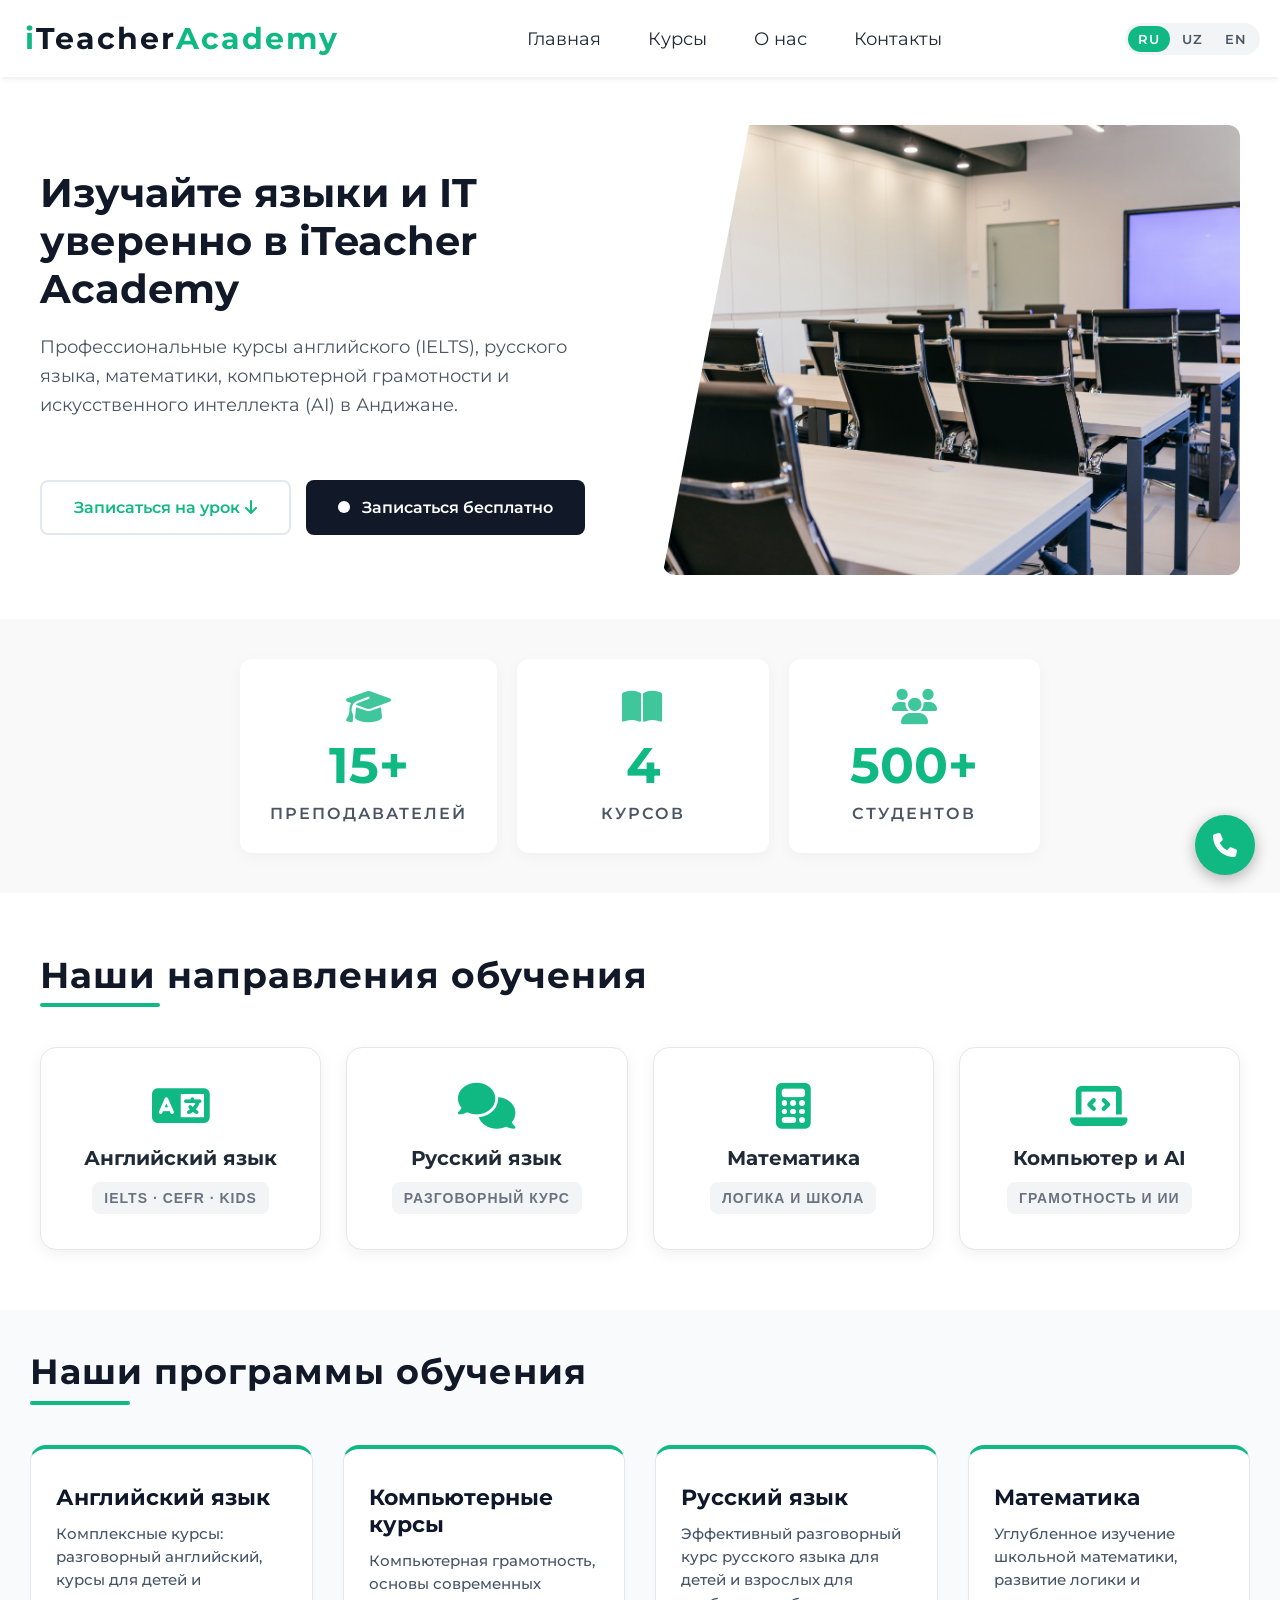
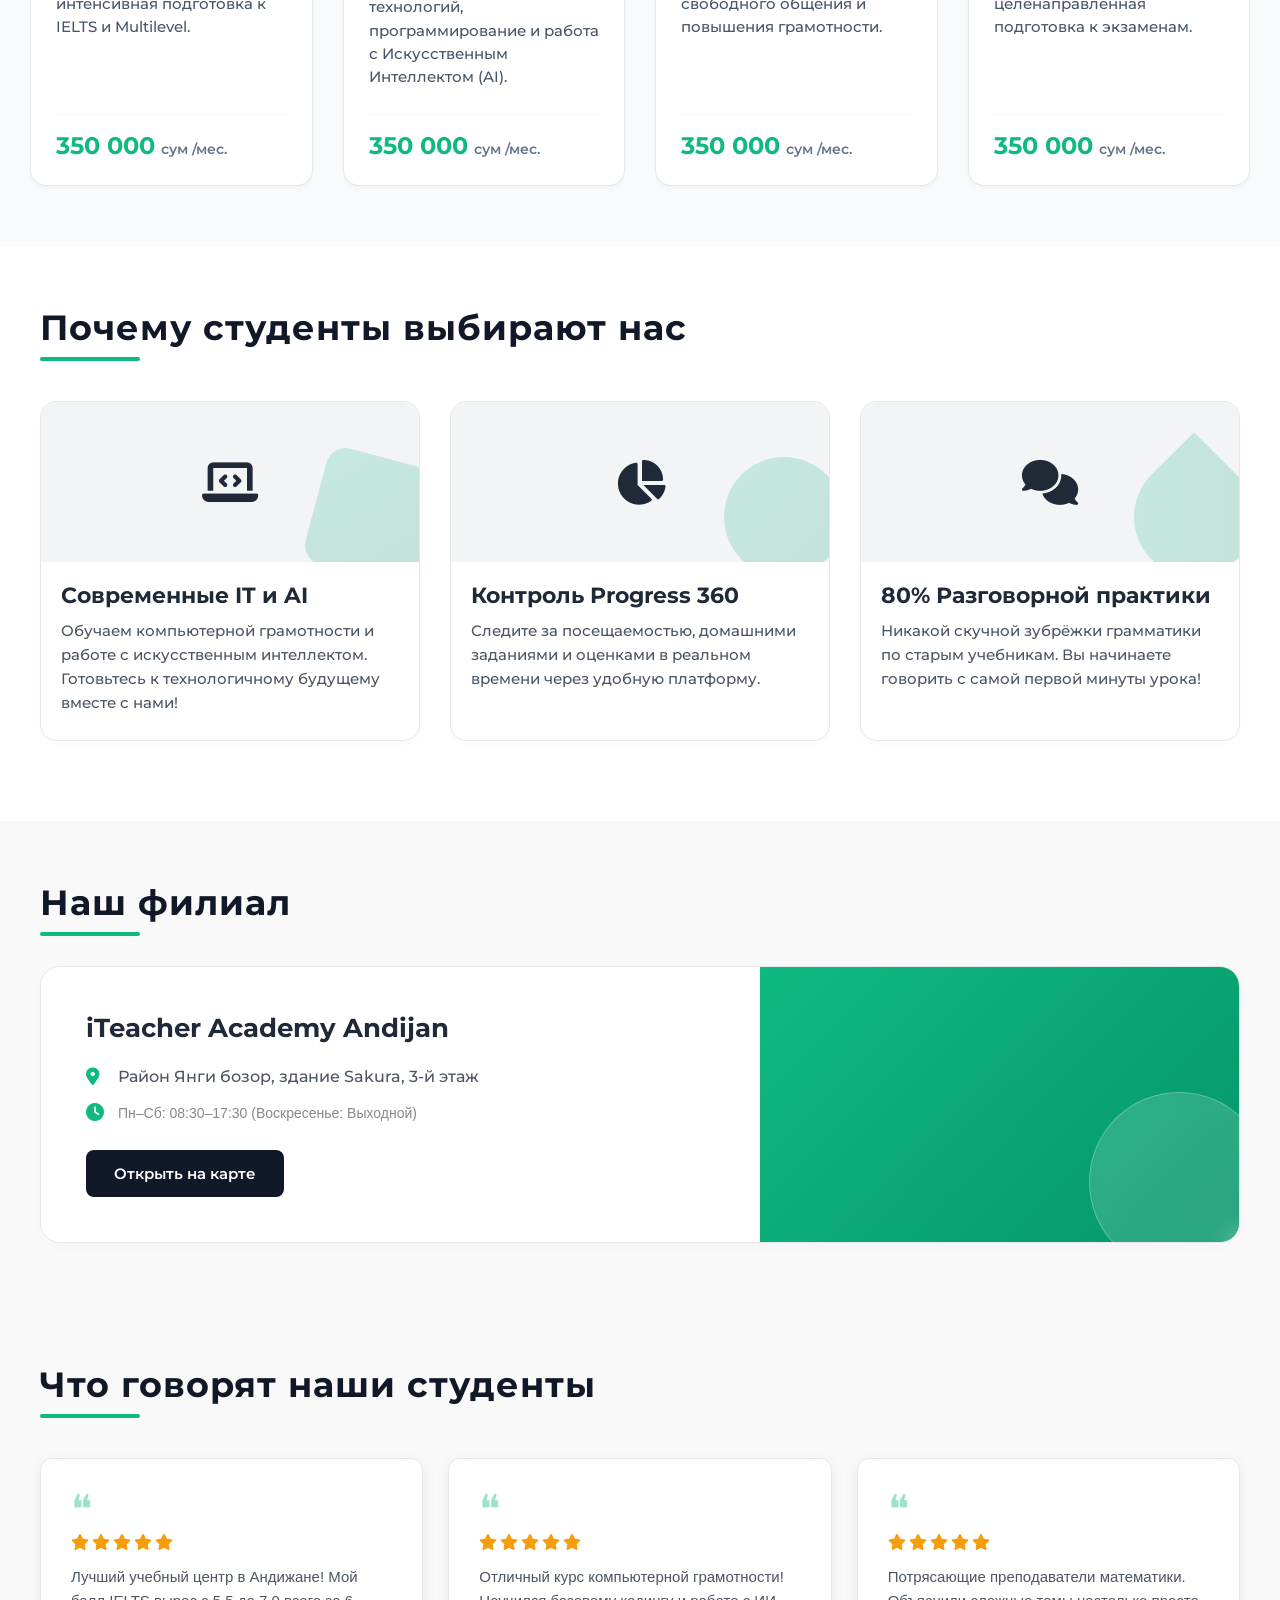
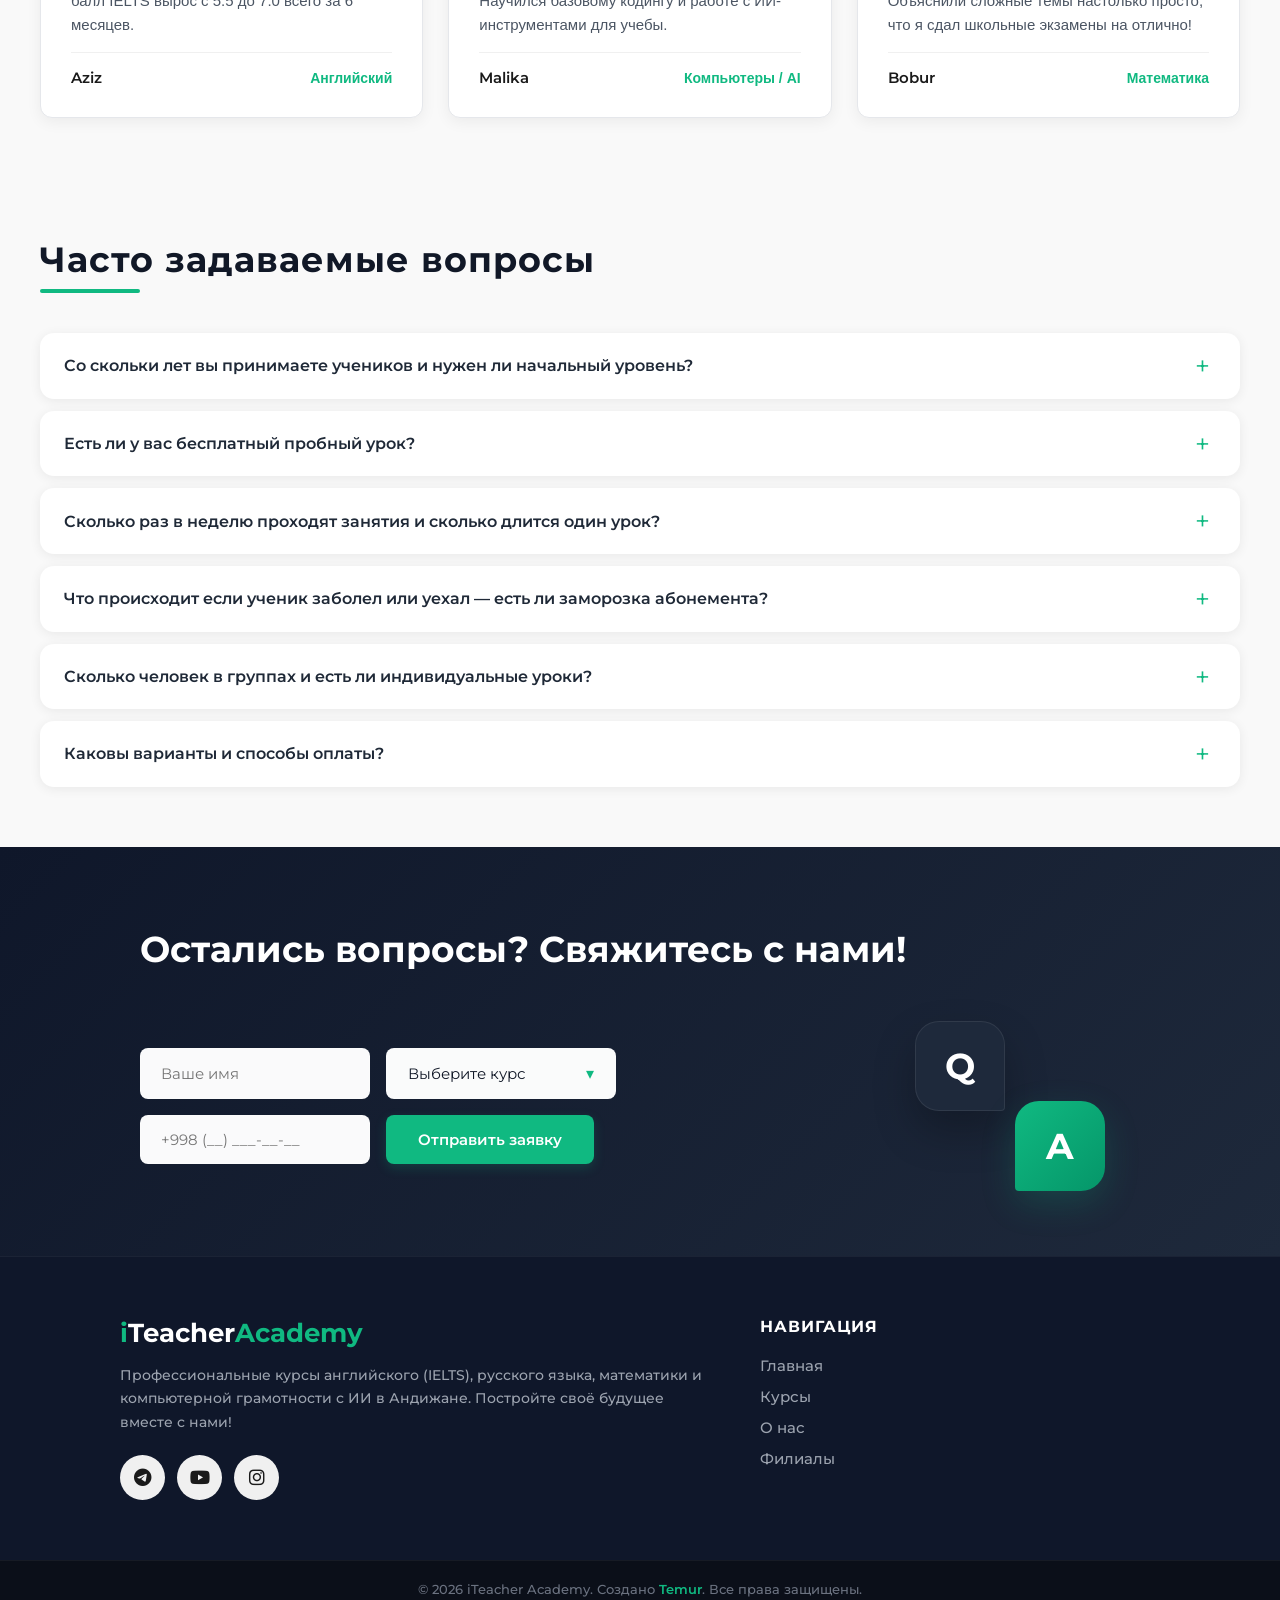
==== commit b7185b73: "new" ====
--- a/index.html
+++ b/index.html
@@ -7,17 +7,23 @@
     <meta name="description" content="iTeacher Academy — Andijonda ingliz tili (IELTS), rus tili, matematika va IT bo'yicha professional kurslar. / профессиональные курсы английского (IELTS), русского языка, математики и IT в Андижане.">
     <meta name="google" content="notranslate">
     <link rel="stylesheet" href="style.css">
-    <link href="https://fonts.googleapis.com/css2?family=Montserrat:wght@400;600&display=swap" rel="stylesheet">
+    <link href="https://fonts.googleapis.com/css2?family=Montserrat:wght@400;500;600;700&display=swap" rel="stylesheet">
     <link rel="stylesheet" href="https://cdnjs.cloudflare.com/ajax/libs/font-awesome/6.5.0/css/all.min.css">
     <link rel="icon" href="favicon.ico" type="image/x-icon">
     <meta name="theme-color" content="#10b981">
     <meta name="robots" content="index, follow">
    <meta name="keywords" content="iTeacher Academy, iTeacher Andijon, iTeacher Андижан, iteacher o'quv markazi, o'quv markaz Andijon, учебный центр Андижан, курсы английского Андижан, ingliz tili kurslari Andijon, IELTS Andijon, rus tili kursi, курсы русского языка Андижан, matematika kursi, курсы математики Андижан, kompyuter savodxonligi, IT курсы Андижан">
     <meta property="og:type" content="website">
-    <meta property="og:title" content="iTeacher Academy Andijan">
-    <meta property="og:description" content="Курсы английского, корейского, китайского в Андижане. 3 филиала.">
+    <meta property="og:locale" content="uz_UZ">
+    <meta property="og:locale:alternate" content="ru_RU">
+    <meta property="og:site_name" content="iTeacher Academy">
+    <meta property="og:title" content="iTeacher Academy — Andijondagi o'quv markazi">
+    <meta property="og:description" content="Ingliz tili (IELTS), rus tili, matematika va IT. Birinchi sinov darsi bepul! / Английский, русский, математика и IT. Первый урок бесплатно.">
     <meta property="og:url" content="https://i-teacher-academy.vercel.app">
-    <meta property="og:image" content="https://sakura-temur4.vercel.app/favicon.ico">
+    <meta property="og:image" content="https://i-teacher-academy.vercel.app/og-image.jpg">
+    <meta property="og:image:width" content="1200">
+    <meta property="og:image:height" content="630">
+    <meta name="twitter:card" content="summary_large_image">
 </head>
 <body>
     <header class="site-header">
@@ -39,7 +45,10 @@
        data-en="Why Us" data-ru="О нас" data-uz="Biz haqimizda">Why Us</a>
     <a href="#site-footer" 
        data-en="Contacts" data-ru="Контакты" data-uz="Aloqa">Contacts</a>
-</nav>
+           <a href="#cta-section" class="nav-cta"
+       data-en="Book a Free Lesson" data-ru="Записаться на урок" data-uz="Darsga yozilish">Book a Free Lesson</a>
+
+</nav> 
 </header>
   <section id="hero-section">
     <div class="hero-info">
@@ -53,13 +62,19 @@
            data-uz="Andijonda ingliz tili (IELTS), rus tili, matematika, kompyuter savodxonligi va sun'iy intellekt (AI) bo'yicha professional kurslar.">
             Professional courses for English (IELTS), Russian, Mathematics, Computer Literacy, and Artificial Intelligence (AI) in Andijan.
         </p>
+        <div class="hero-buttons-group">
+             <a href="#cta-section" class="hero-btn btn-primary">
+        <span data-en="Book a Free Lesson" data-ru="Записаться на урок" data-uz="Darsga yozilish">Записаться на урок</span>
+        <i class="fa-solid fa-arrow-down hero-arrow-icon"></i>
+    </a>
+
         <a href="https://t.me/KayumovTemur?text=Hello!%20I%20want%20to%20book%20a%20free%20lesson." 
-           class="hero-btn" target="_blank" rel="noopener noreferrer">
+           class="hero-btn btn-secondary" target="_blank" rel="noopener noreferrer">
             <span class="online-dot"></span>
             <span data-en="Book a Free Lesson"
                   data-ru="Записаться бесплатно"
                   data-uz="Bepul darsga yozilish">Book a Free Lesson</span>
-        </a>
+        </a> </div>
     </div>
     <div class="hero-image">
         <img src="pexels-mikhail-nilov-9300726.jpg" alt="iTeacher Students">
@@ -207,14 +222,14 @@
                 <div class="green-shape shape-cube"></div> 
                 <i class="fa-solid fa-laptop-code adv-main-icon"></i>
             </div>
-            <h3 class="adv-title" 
-                data-en="Modern IT & AI🤖" 
-                data-ru="Современные IT и AI🤖" 
-                data-uz="Zamonaviy IT va AI🤖">Modern IT & AI🤖</h3>
+            <h3 class="adv-title"
+    data-en="Modern IT & AI"
+    data-ru="Современные IT и AI"
+    data-uz="Zamonaviy IT va AI">Modern IT & AI</h3>
             <p class="adv-desc"
                data-en="We teach computer literacy and AI tools. Get ready for the high-tech future with us!"
                data-ru="Обучаем компьютерной грамотности и работе с искусственным интеллектом. Готовьтесь к технологичному будущему вместе с нами!"
-               data-uz="Kompyuter savodxonligi va sun'iy intellekt bilan ishlashni o'rgatamiz. Biz bilan texnologik kelajakka tayyorlaning!">Modern IT & AI🤖</p>
+             data-uz="Kompyuter savodxonligi va sun'iy intellekt bilan ishlashni o'rgatamiz. Biz bilan texnologik kelajakka tayyorlaning!">We teach computer literacy and AI tools. Get ready for the high-tech future with us!</p>
         </article>
 
         <article class="adv-card">
@@ -222,14 +237,14 @@
                 <div class="green-shape shape-sphere"></div>
                 <i class="fa-solid fa-chart-pie adv-main-icon"></i>
             </div>
-            <h3 class="adv-title" 
-                data-en="Progress 360📊" 
-                data-ru="Контроль Progress 360📊" 
-                data-uz="Progress 360 nazorati📊">Progress 360📊</h3>
+            <h3 class="adv-title"
+    data-en="Progress 360"
+    data-ru="Контроль Progress 360"
+    data-uz="Progress 360 nazorati">Progress 360</h3>
             <p class="adv-desc"
                data-en="Track attendance, homework, and test results in real-time through an interactive platform."
                data-ru="Следите за посещаемостью, домашними заданиями и оценками в реальном времени через удобную платформу."
-               data-uz="Interaktiv platforma orqali davomomat, uy vazifalari va baholarni real vaqtda kuzatib boring!">Progress 360📊</p>
+               data-uz="Interaktiv platforma orqali davomomat, uy vazifalari va baholarni real vaqtda kuzatib boring!">Track attendance, homework, and test results in real-time through an interactive platform.</p>
         </article>
 
         <article class="adv-card">
@@ -237,10 +252,10 @@
                 <div class="green-shape shape-cone"></div>
                 <i class="fa-solid fa-comments adv-main-icon"></i>
             </div>
-            <h3 class="adv-title" 
-                data-en="80% Speaking🗣️" 
-                data-ru="80% Разговорной практики🗣️" 
-                data-uz="80% Soʻzlashuv amaliyoti🗣️">80% Speaking🗣️</h3>
+            <h3 class="adv-title"
+    data-en="80% Speaking"
+    data-ru="80% Разговорной практики"
+    data-uz="80% Soʻzlashuv amaliyoti">80% Speaking</h3>
             <p class="adv-desc"
                data-en="No boring grammar drilling from old textbooks. You start talking from the very first minute of the lesson."
                data-ru="Никакой скучной зубрёжки грамматики по старым учебникам. Вы начинаете говорить с самой первой минуты урока!"
@@ -299,7 +314,9 @@
     <div class="reviews-grid">
 
         <article class="review-card">
-            <div class="review-stars">⭐⭐⭐⭐⭐</div>
+            <div class="review-stars">
+    <i class="fa-solid fa-star"></i><i class="fa-solid fa-star"></i><i class="fa-solid fa-star"></i><i class="fa-solid fa-star"></i><i class="fa-solid fa-star"></i>
+</div>
             <p class="review-text"
                data-en="Best learning center in Andijan! My IELTS score improved from 5.5 to 7.0 in just 6 months."
                data-ru="Лучший учебный центр в Андижане! Мой балл IELTS вырос с 5.5 до 7.0 всего за 6 месяцев."
@@ -313,7 +330,9 @@
         </article>
 
         <article class="review-card">
-            <div class="review-stars">⭐⭐⭐⭐⭐</div>
+           <div class="review-stars">
+    <i class="fa-solid fa-star"></i><i class="fa-solid fa-star"></i><i class="fa-solid fa-star"></i><i class="fa-solid fa-star"></i><i class="fa-solid fa-star"></i>
+</div>
             <p class="review-text"
                data-en="Excellent computer literacy course! I learned basic coding and how to use AI tools for my studies."
                data-ru="Отличный курс компьютерной грамотности! Научился базовому кодингу и работе с ИИ-инструментами для учебы."
@@ -327,7 +346,9 @@
         </article>
 
         <article class="review-card">
-            <div class="review-stars">⭐⭐⭐⭐⭐</div>
+           <div class="review-stars">
+    <i class="fa-solid fa-star"></i><i class="fa-solid fa-star"></i><i class="fa-solid fa-star"></i><i class="fa-solid fa-star"></i><i class="fa-solid fa-star"></i>
+</div>
             <p class="review-text"
                data-en="Amazing mathematics teachers. They explained difficult topics so simply that I passed my school exams with A+!"
                data-ru="Потрясающие преподаватели математики. Объяснили сложные темы настолько просто, что я сдал школьные экзамены на отлично!"
--- a/style.css
+++ b/style.css
@@ -30,6 +30,7 @@
      scroll-padding-top: 90px;
 }
 body{
+    font-family: 'Montserrat', sans-serif;
     display: flex;
     flex-direction: column;
     width: 100%;
@@ -95,6 +96,9 @@
 }
 .nav-menu a:hover {
     color: #10b981; 
+}
+.nav-menu a.nav-cta {
+    display: none;
 }
 .hamburger {
     display: none;
@@ -153,24 +157,52 @@
         box-shadow: 0 0 0 10px rgba(0, 255, 0, 0);  
     }
 }
+.hero-buttons-group {
+    display: flex;
+    gap: 15px;
+    margin-top: 30px;
+    flex-wrap: wrap;
+}
+
 .hero-btn {
     display: flex;
     align-items: center;
     justify-content: center;
+    padding: 16px 32px;
+    font-family: 'Montserrat', sans-serif;
+    font-weight: 600;
+    font-size: 16px;
+    border-radius: 8px;
+    transition: all 0.3s cubic-bezier(0.4, 0, 0.2, 1);
+    text-decoration: none;
+}
+
+.btn-primary {
+    background-color: transparent;
+    color: #10b981;
+    gap: 5px;
+    border: 2px solid #e2e8f0;
+}
+
+.btn-primary:hover {
+    border: 2px solid #10b981;
+    
+}
+
+.btn-secondary {
     background-color: #111827;
     color: white;
-    padding: 16px 38px;
-    font-family: 'Montserrat', sans-serif;
-    font-weight: 600;
+    box-sizing: border-box;
+}
+
+.btn-secondary i {
+    margin-right: 10px;
     font-size: 18px;
-    border-radius: 8px;
-    margin-top: 10px;
-    transition: all 0.3s cubic-bezier(0.4, 0, 0.2, 1);
-    text-decoration: none;
-}
-.hero-btn:hover {
-    transform: translateY(-2px);
+}
+
+.btn-secondary:hover {
     background-color: #10b981;
+    box-shadow: 0 8px 20px rgba(16, 185, 129, 0.1);
 }
 .hero-image img {
     width: 100%;
@@ -497,10 +529,13 @@
 }
 .reviews-title{
     font-family: 'Montserrat', sans-serif;
-    font-weight: 600;
+    font-weight: 700;
     font-size: 35px;
     letter-spacing: 1px;
     position: relative;
+    display: inline-block;
+    padding-bottom: 12px;
+    margin-bottom: 10px;
     color: #111827;
 }
 .reviews-title::after{
@@ -551,7 +586,10 @@
     margin-bottom: -10px;
 }
 .review-stars {
-    font-size: 20px;
+    font-size: 16px;
+    color: #f59e0b;
+    display: flex;
+    gap: 3px;
 }
 
 .review-text {
@@ -1079,7 +1117,10 @@
     box-shadow: 0 0 0 3px rgba(16, 185, 129, 0.2);
 }
 
-
+.cta-form input.error {
+    border-color: #ef4444;
+    box-shadow: 0 0 0 4px rgba(239, 68, 68, 0.35);
+}
 .cta-btn {
     padding: 14px 32px;
     background: #10b981; 
@@ -1095,13 +1136,13 @@
 }
 
 .cta-btn:hover {
-    background: #059669; /* Плавно темнеет на ховере */
-    transform: translateY(-2px); /* Аккуратно приподнимается */
-    box-shadow: 0 8px 20px rgba(16, 185, 129, 0.4); /* Взрывается красивым неоновым свечением */
+    background: #059669; 
+    transform: translateY(-2px); 
+    box-shadow: 0 8px 20px rgba(16, 185, 129, 0.4); 
 }
 
 .cta-success {
-    color: #10b981; /* Успешный текст теперь тоже в нашем фирменном цвете */
+    color: #10b981; 
     font-family: 'Montserrat', sans-serif;
     font-size: 16px;
     margin-top: 20px;
@@ -1127,8 +1168,12 @@
     align-items: center;
     justify-content: space-between;
     transition: all 0.3s ease;
-}
-
+    border: 2px solid transparent;
+}
+.select-selected.error {
+    border-color: #ef4444;
+    box-shadow: 0 0 0 4px rgba(239, 68, 68, 0.35);
+}
 .select-selected::after {
     content: '▾';
     font-size: 16px;
@@ -1137,7 +1182,6 @@
     transition: transform 0.3s ease;
 }
 
-/* Фикс рамки при открытии селекта */
 .custom-select.open .select-selected {
     border-radius: 8px 8px 0 0;
     border-bottom: 2px solid #10b981;
@@ -1362,6 +1406,35 @@
         margin-top: 80px;
         padding: 30px;
     }
+    .site-header {
+        padding: 12px 20px !important;
+        gap: 15px !important;
+    }
+
+    .logo {
+        font-size: 20px !important;
+        letter-spacing: 0.5px !important;
+    }
+
+    .nav-menu {
+        display: flex !important;
+        flex-direction: row !important;
+        gap: 10px !important;
+        margin-left: auto !important;
+        margin-right: 15px !important;
+    }
+
+    .nav-menu a {
+        font-size: 14px !important;
+        padding: 6px 10px !important;
+        white-space: nowrap !important;
+    }
+
+    .lang-toggle {
+        display: flex !important;
+        gap: 2px !important;
+        flex-shrink: 0 !important;
+    }
 }
 @media (max-width:768px) {
      html {
@@ -1370,26 +1443,82 @@
         scroll-padding-top: 120px;
     }
      .site-header {
-        display: flex;
-        position: fixed;
-        top: 0;
-        left: 0;
-        right: 0;
-        width: 100%;
-        max-width: 100vw;
-        z-index: 100;
-        background-color: rgba(255, 255, 255, 0.98);
-        backdrop-filter: blur(10px);
-        -webkit-backdrop-filter: blur(10px);
-        padding: 12px 15px;
-        box-shadow: 0 4px 6px -1px rgba(0, 0, 0, 0.05);
-        align-items: center;
-        justify-content: space-between;
-        flex-wrap: wrap; 
-        box-sizing: border-box;
-        transition: all 0.3s ease; 
-    }
-
+    display: flex !important;
+    flex-wrap: wrap !important;
+    position: fixed !important;
+    top: 0 !important;
+    left: 0 !important;
+    right: 0 !important;
+    width: 100% !important;
+    max-width: 100vw !important;
+    z-index: 100 !important;
+    background-color: rgba(255, 255, 255, 0.98) !important;
+    backdrop-filter: blur(10px) !important;
+    -webkit-backdrop-filter: blur(10px) !important;
+    padding: 12px 15px !important;
+    box-shadow: 0 4px 6px -1px rgba(0, 0, 0, 0.05) !important;
+    align-items: center !important;
+    justify-content: space-between !important;
+    box-sizing: border-box !important;
+}
+
+.nav-menu {
+    display: none !important;
+    flex-direction: column !important;
+    width: 100% !important;
+    max-width: 100% !important;
+    flex-basis: 100% !important;
+    gap: 8px !important;
+    padding: 0 !important;
+    align-items: center !important;
+    justify-content: center !important;
+    background-color: transparent !important;
+    position: static !important; 
+    top: auto !important;
+    right: auto !important;
+    left: auto !important;
+    bottom: auto !important;
+    transform: none !important;
+    box-sizing: border-box !important;
+}
+
+.nav-menu.open {
+    display: flex !important;
+    padding: 20px 0 10px 0 !important; 
+}
+
+.nav-menu a {
+    font-size: 16px !important;
+    padding: 12px 20px !important;
+    width: 100% !important;
+    text-align: center !important; 
+    border-radius: 8px !important;
+    color: #1f2937 !important;
+    text-decoration: none !important;
+    font-family: 'Montserrat', sans-serif !important;
+    font-weight: 600 !important;
+    box-sizing: border-box !important;
+    transition: all 0.2s ease !important;
+    display: block !important;
+}
+
+.nav-menu a:hover {
+    background-color: #f0fdf4 !important; 
+    color: #10b981 !important;
+}
+.nav-menu a.nav-cta {
+    display: block !important;
+    margin-top: 6px !important;
+    background-color: #10b981 !important;
+    color: #ffffff !important;
+    font-weight: 700 !important;
+    box-shadow: 0 4px 12px rgba(16, 185, 129, 0.25) !important;
+}
+
+.nav-menu a.nav-cta:hover {
+    background-color: #059669 !important;
+    color: #ffffff !important;
+}
     .logo {
         font-size: 19px;
         letter-spacing: 0.5px;
@@ -1418,43 +1547,7 @@
         flex-shrink: 0;
     }
 
-    .nav-menu {
-        display: none;
-        flex-direction: column;
-        width: 100%;
-        gap: 5px;
-        padding: 0;
-        align-items: center;
-        background-color: transparent;
-        position: static !important; 
-        right: auto !important;
-        top: auto !important;
-        transform: none !important;
-    }
-
-    .nav-menu.open {
-        display: flex;
-        padding: 15px 0 10px 0; 
-    }
-
-    .nav-menu a {
-        font-size: 16px;
-        padding: 12px 20px;
-        width: 100%;
-        text-align: center;
-        border-radius: 8px;
-        color: #1f2937;
-        text-decoration: none;
-        font-family: 'Montserrat', sans-serif;
-        font-weight: 600;
-        box-sizing: border-box;
-        transition: all 0.2s ease;
-    }
     
-    .nav-menu a:hover {
-        background-color: #f0fdf4; 
-        color: #10b981;
-    }
     #hero-section {
         display: grid;
         grid-template-rows: 1fr;
@@ -1462,7 +1555,6 @@
         background-color: white;
         margin-top: 85px;
     }
-
     .hero-info {
         display: flex;
         width: 100%;
@@ -1676,10 +1768,84 @@
     .faq-answer p {
         font-size: 0.88rem;
     }
-    .glass-circle {
-        width: 120px;
-        height: 120px;
-        right: -20px;
-        bottom: -20px;
-    }
+    
+
+.branch-single-card {
+    display: flex;
+    flex-direction: column;
+    width: 100%;
+    max-width: 100%;
+    background-color: #ffffff;
+    border: 1px solid #e5e7eb;
+    border-radius: 16px;
+    box-sizing: border-box;
+    overflow: hidden;
+}
+
+.branch-info-content {
+    padding: 30px 24px;
+    display: flex;
+    flex-direction: column;
+    gap: 20px;
+    width: 100%;
+    box-sizing: border-box;
+}
+
+.branch-info-content h3 {
+    font-family: 'Montserrat', sans-serif;
+    font-size: 24px;
+    font-weight: 700;
+    color: #111827;
+    margin: 0;
+}
+
+.branch-address, .branch-hours {
+    font-family: 'Montserrat', sans-serif;
+    font-size: 15px;
+    font-weight: 500;
+    color: #4b5563;
+    line-height: 1.5;
+    display: flex;
+    align-items: flex-start;
+    gap: 12px;
+    margin: 0;
+}
+
+.branch-address i, .branch-hours i {
+    color: #10b981;
+    font-size: 16px;
+    margin-top: 3px;
+    flex-shrink: 0;
+}
+
+.branch-map-btn {
+    width: 100%;
+    display: flex;
+    align-items: center;
+    justify-content: center;
+    background-color: #111827;
+    color: #ffffff;
+    padding: 16px 20px;
+    font-family: 'Montserrat', sans-serif;
+    font-weight: 600;
+    font-size: 16px;
+    border-radius: 8px;
+    text-decoration: none;
+    box-sizing: border-box;
+    margin-top: 10px;
+    transition: all 0.3s ease;
+}
+
+.branch-map-btn:hover {
+    background-color: #10b981;
+    transform: translateY(-2px);
+}
+
+.branch-design-element {
+    display: none;
+}
+
+.glass-circle {
+    display: none;
+}
 }
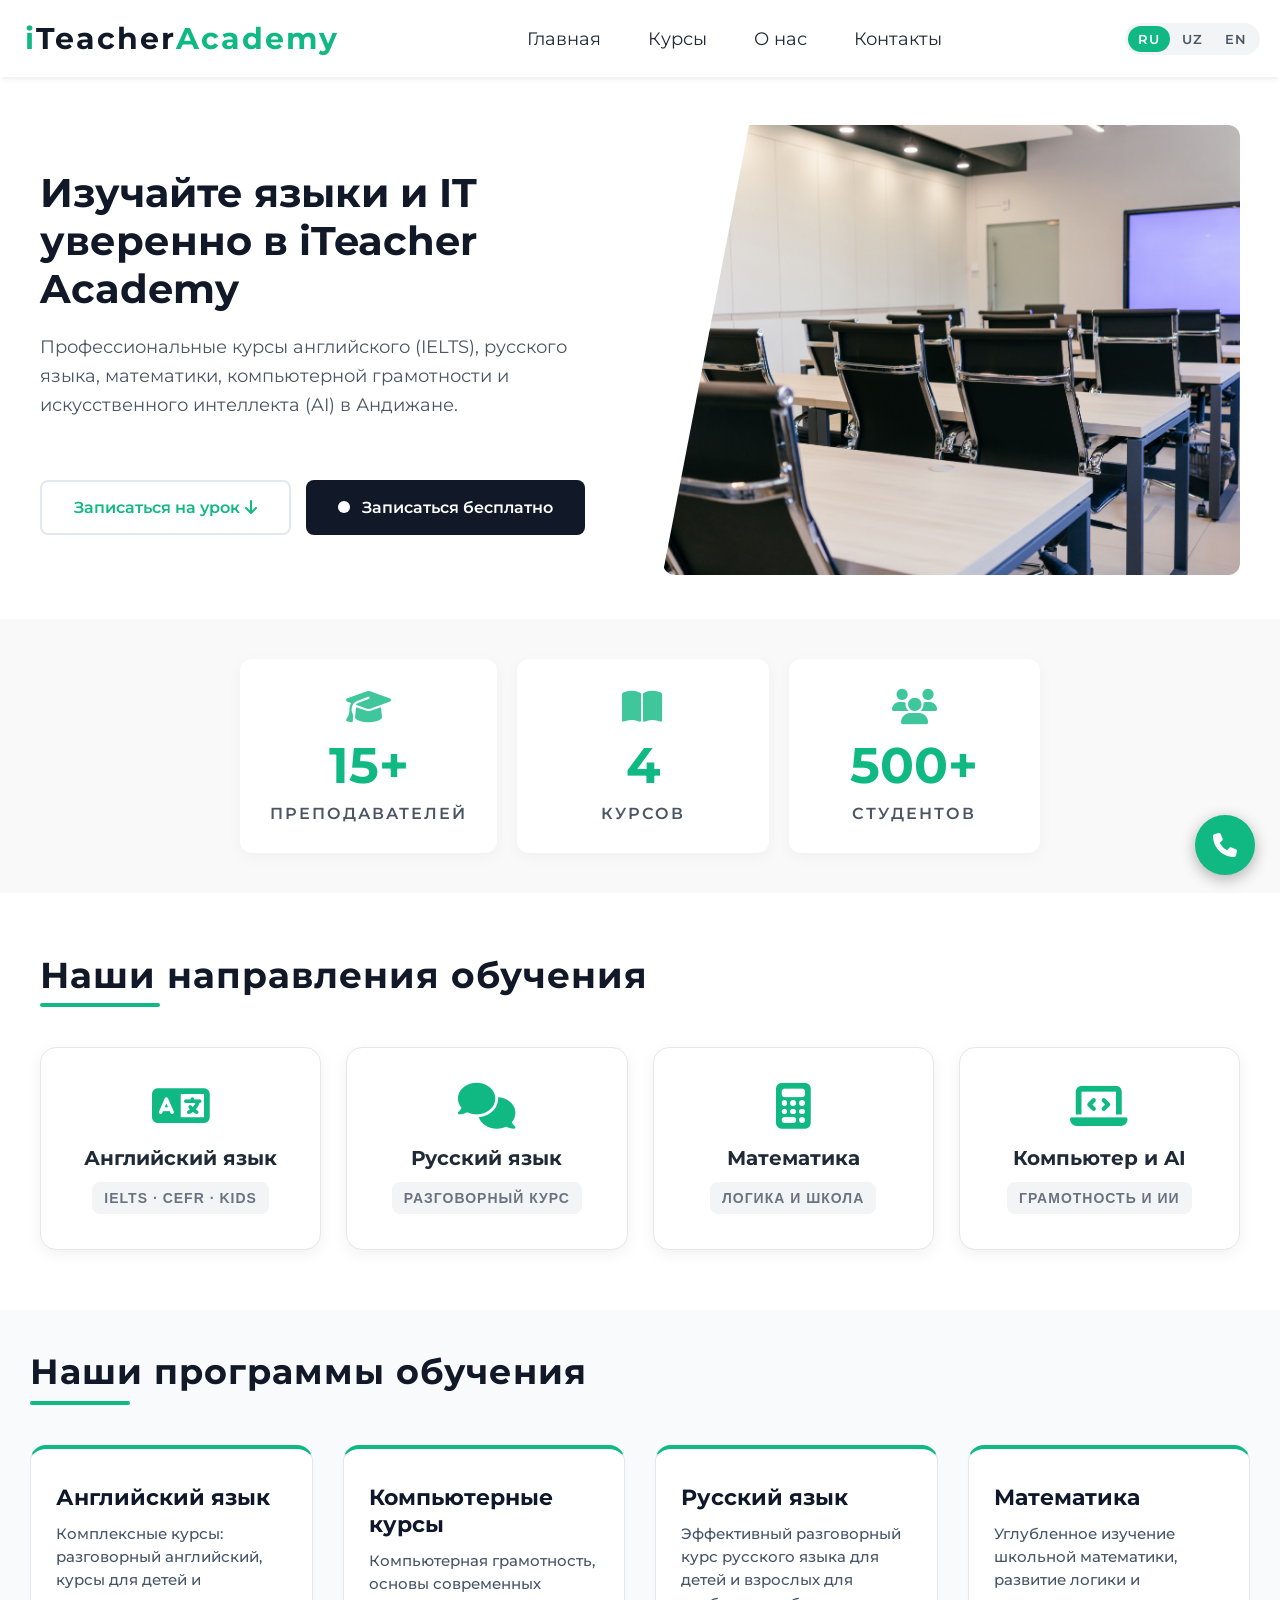
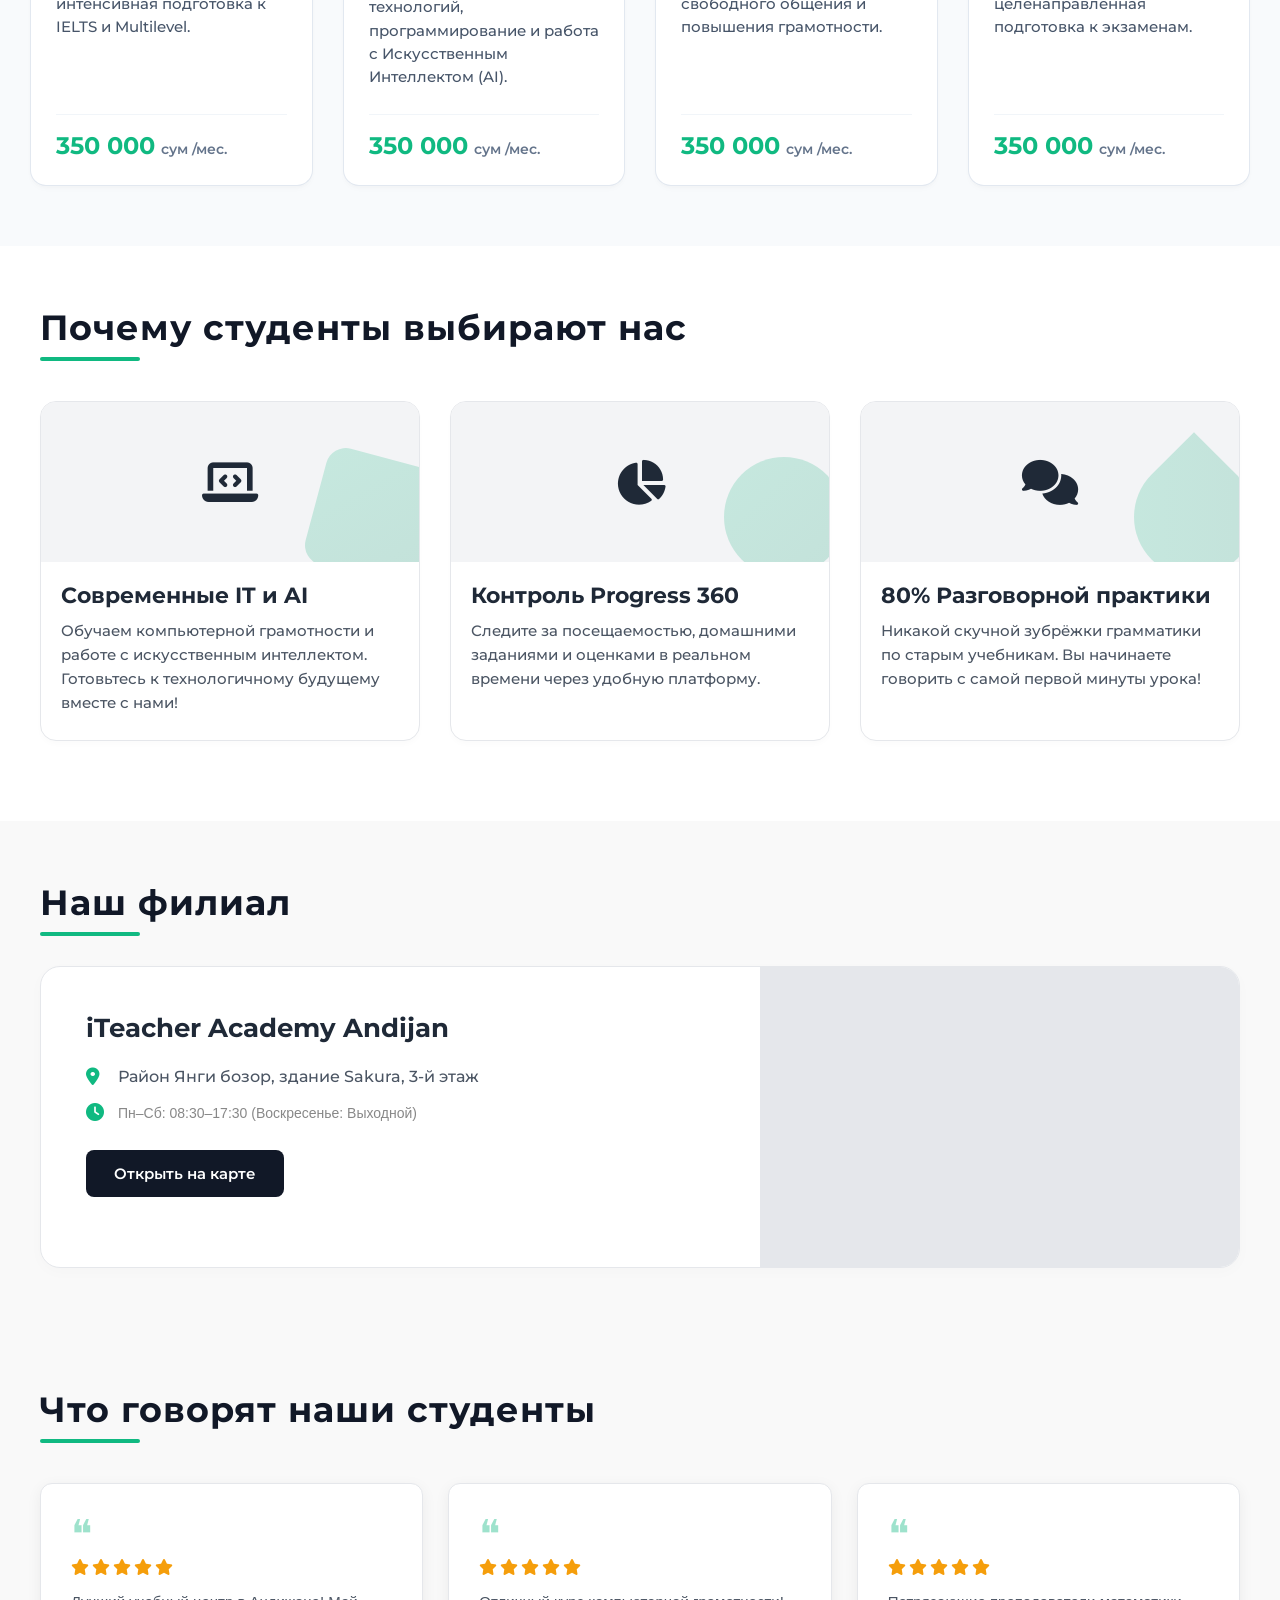
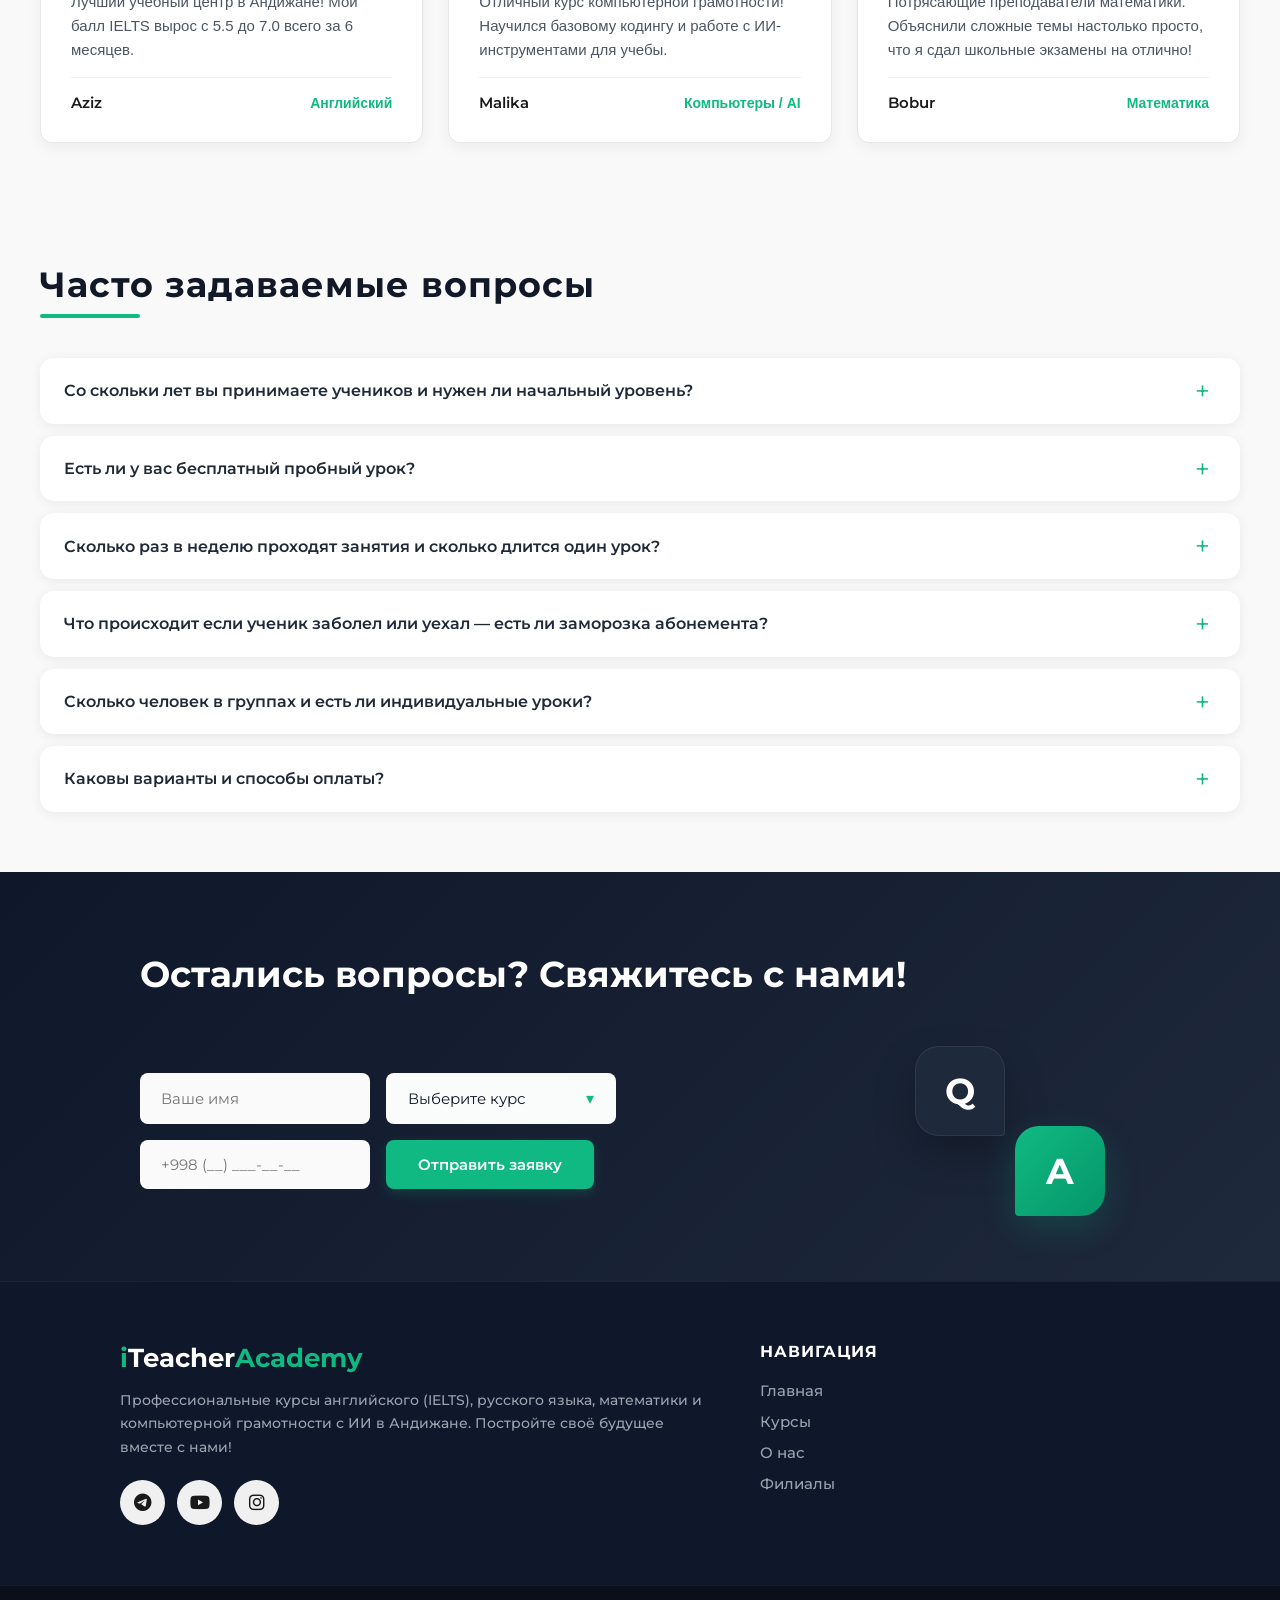
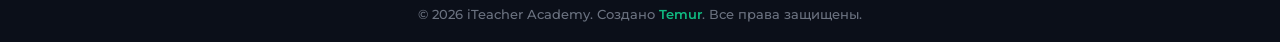
==== commit 127e87f5: "new3" ====
--- a/index.html
+++ b/index.html
@@ -3,7 +3,7 @@
 <head>
     <meta charset="UTF-8">
     <meta name="viewport" content="width=device-width, initial-scale=1.0">
-    <title>iTeacherAcademy</title>
+    <title>iTeacher Academy — Andijondagi o'quv markazi / Учебный центр в Андижане</title>
     <meta name="description" content="iTeacher Academy — Andijonda ingliz tili (IELTS), rus tili, matematika va IT bo'yicha professional kurslar. / профессиональные курсы английского (IELTS), русского языка, математики и IT в Андижане.">
     <meta name="google" content="notranslate">
     <link rel="stylesheet" href="style.css">
@@ -20,7 +20,7 @@
     <meta property="og:title" content="iTeacher Academy — Andijondagi o'quv markazi">
     <meta property="og:description" content="Ingliz tili (IELTS), rus tili, matematika va IT. Birinchi sinov darsi bepul! / Английский, русский, математика и IT. Первый урок бесплатно.">
     <meta property="og:url" content="https://i-teacher-academy.vercel.app">
-    <meta property="og:image" content="https://i-teacher-academy.vercel.app/og-image.jpg">
+    <meta property="og:image" content="https://i-teacher-academy.vercel.app/favicon.ico">
     <meta property="og:image:width" content="1200">
     <meta property="og:image:height" content="630">
     <meta name="twitter:card" content="summary_large_image">
@@ -288,17 +288,17 @@
                       data-ru="Пн–Сб: 08:30–17:30 (Воскресенье: Выходной)"
                       data-uz="Du–Shan: 08:30–17:30 (Yakshanba: Dam olish kuni)">Пн–Сб: 08:30–17:30 (Воскресенье: Выходной)</span>
             </p>
-            <!-- надо будет посатавить реальную карту  -->
-            <a href="https://yandex.uz" 
+            
+            <a href="https://maps.app.goo.gl/xMcefDWsR5SsM2tK6" 
                target="_blank" rel="noopener noreferrer" class="branch-map-btn"
                data-en="Open in Maps"
                data-ru="Открыть на карте"
                data-uz="Xaritada ochish">Открыть на карте</a>
         </div>
 
-        <div class="branch-design-element">
-            <div class="glass-circle"></div>
-        </div>
+        <div class="branch-map">
+    <iframe src="https://www.google.com/maps/embed?pb=!1m18!1m12!1m3!1d3022.3714771912382!2d72.35504667584503!3d40.753853671387354!2m3!1f0!2f0!3f0!3m2!1i1024!2i768!4f13.1!3m3!1m2!1s0x38bced449a9ef311%3A0xb3310d91cdaa281b!2siTeacher%20Academy!5e0!3m2!1sru!2s!4v1791194303661!5m2!1sru!2s" width="600" height="450" style="border:0;" allowfullscreen="" loading="lazy" referrerpolicy="strict-origin-when-cross-origin"></iframe>
+</div>
 
     </div>
 </section>
--- a/style.css
+++ b/style.css
@@ -983,7 +983,18 @@
     transform: scale(1.15);
     background: rgba(255, 255, 255, 0.25);
 }
-
+.branch-map {
+    position: relative;
+    min-height: 300px;
+    background: #e5e7eb;          /* пока карта грузится */
+}
+.branch-map iframe {
+    position: absolute;
+    inset: 0;
+    width: 100%;
+    height: 100%;
+    border: 0;
+}
 .branch-hours {
     font-family: sans-serif;
     font-size: 14px;
@@ -1848,4 +1859,5 @@
 .glass-circle {
     display: none;
 }
+.branch-map { min-height: 240px; }
 }
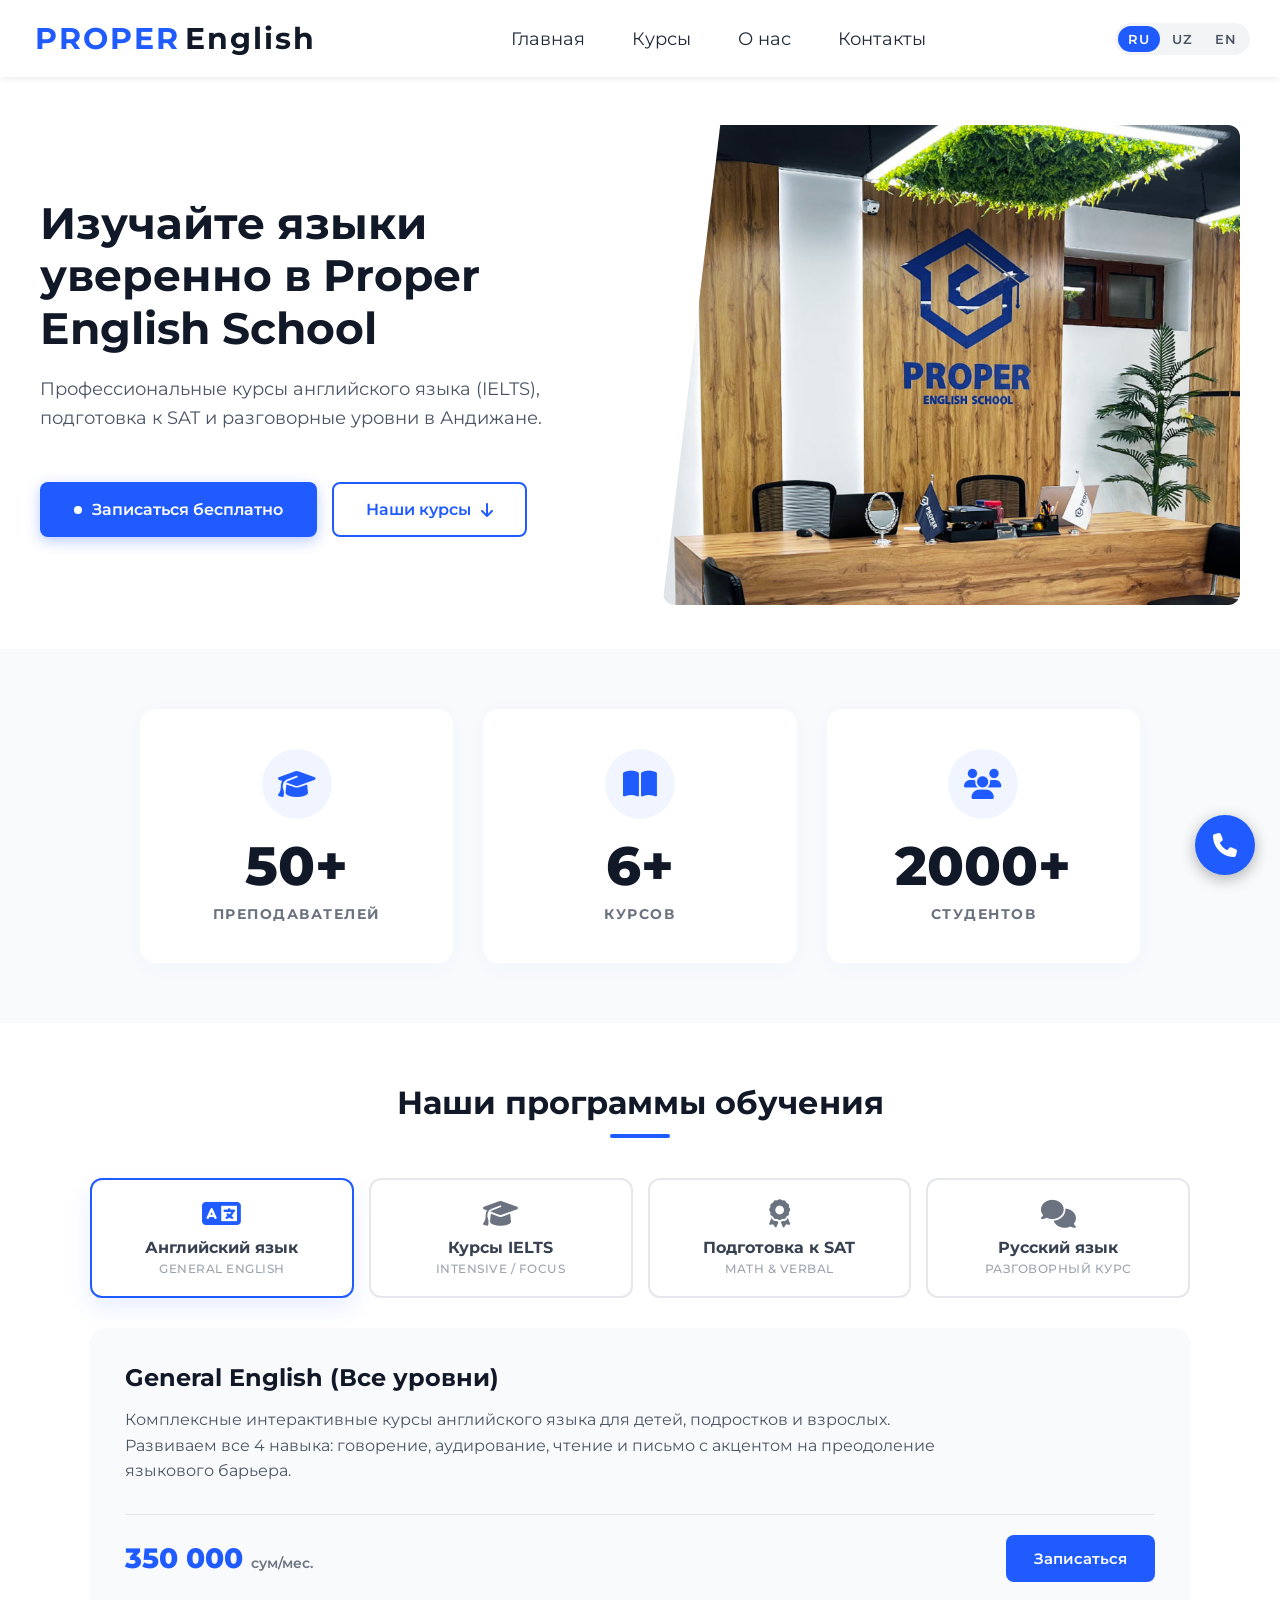
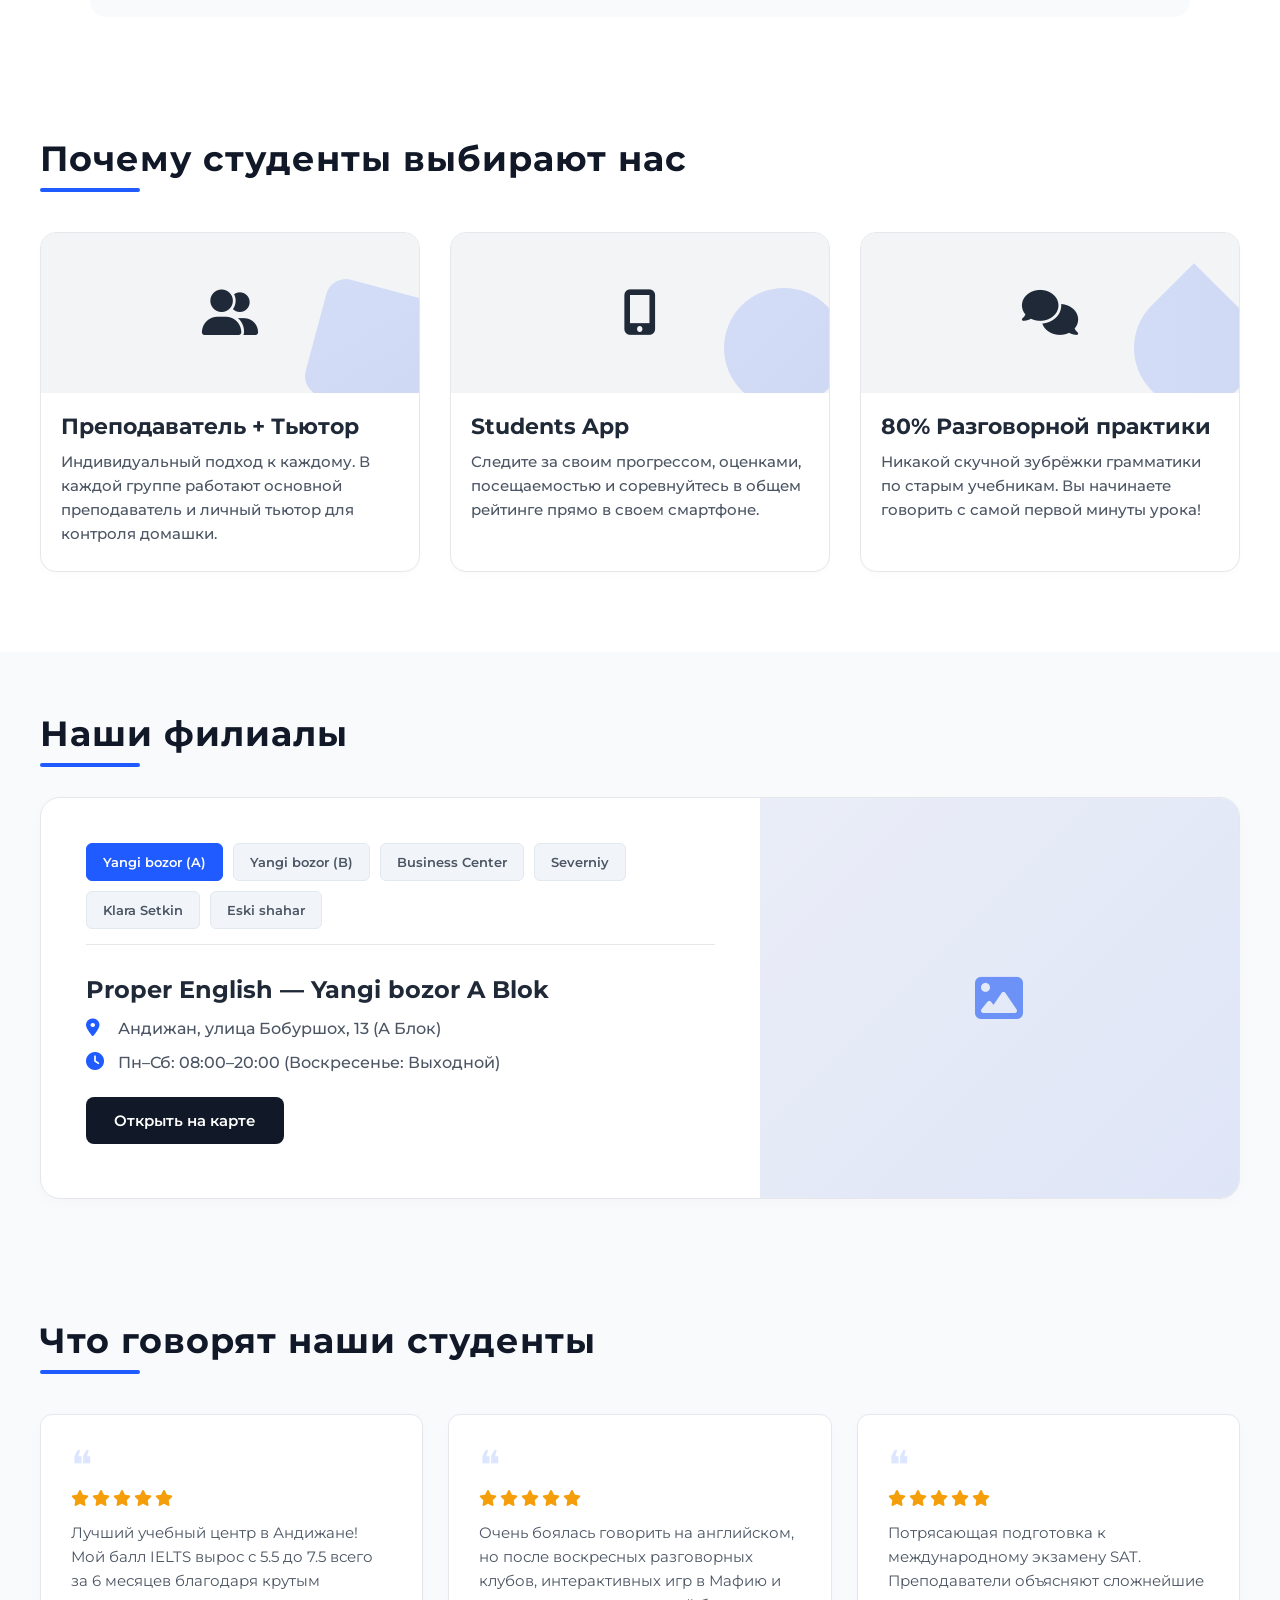
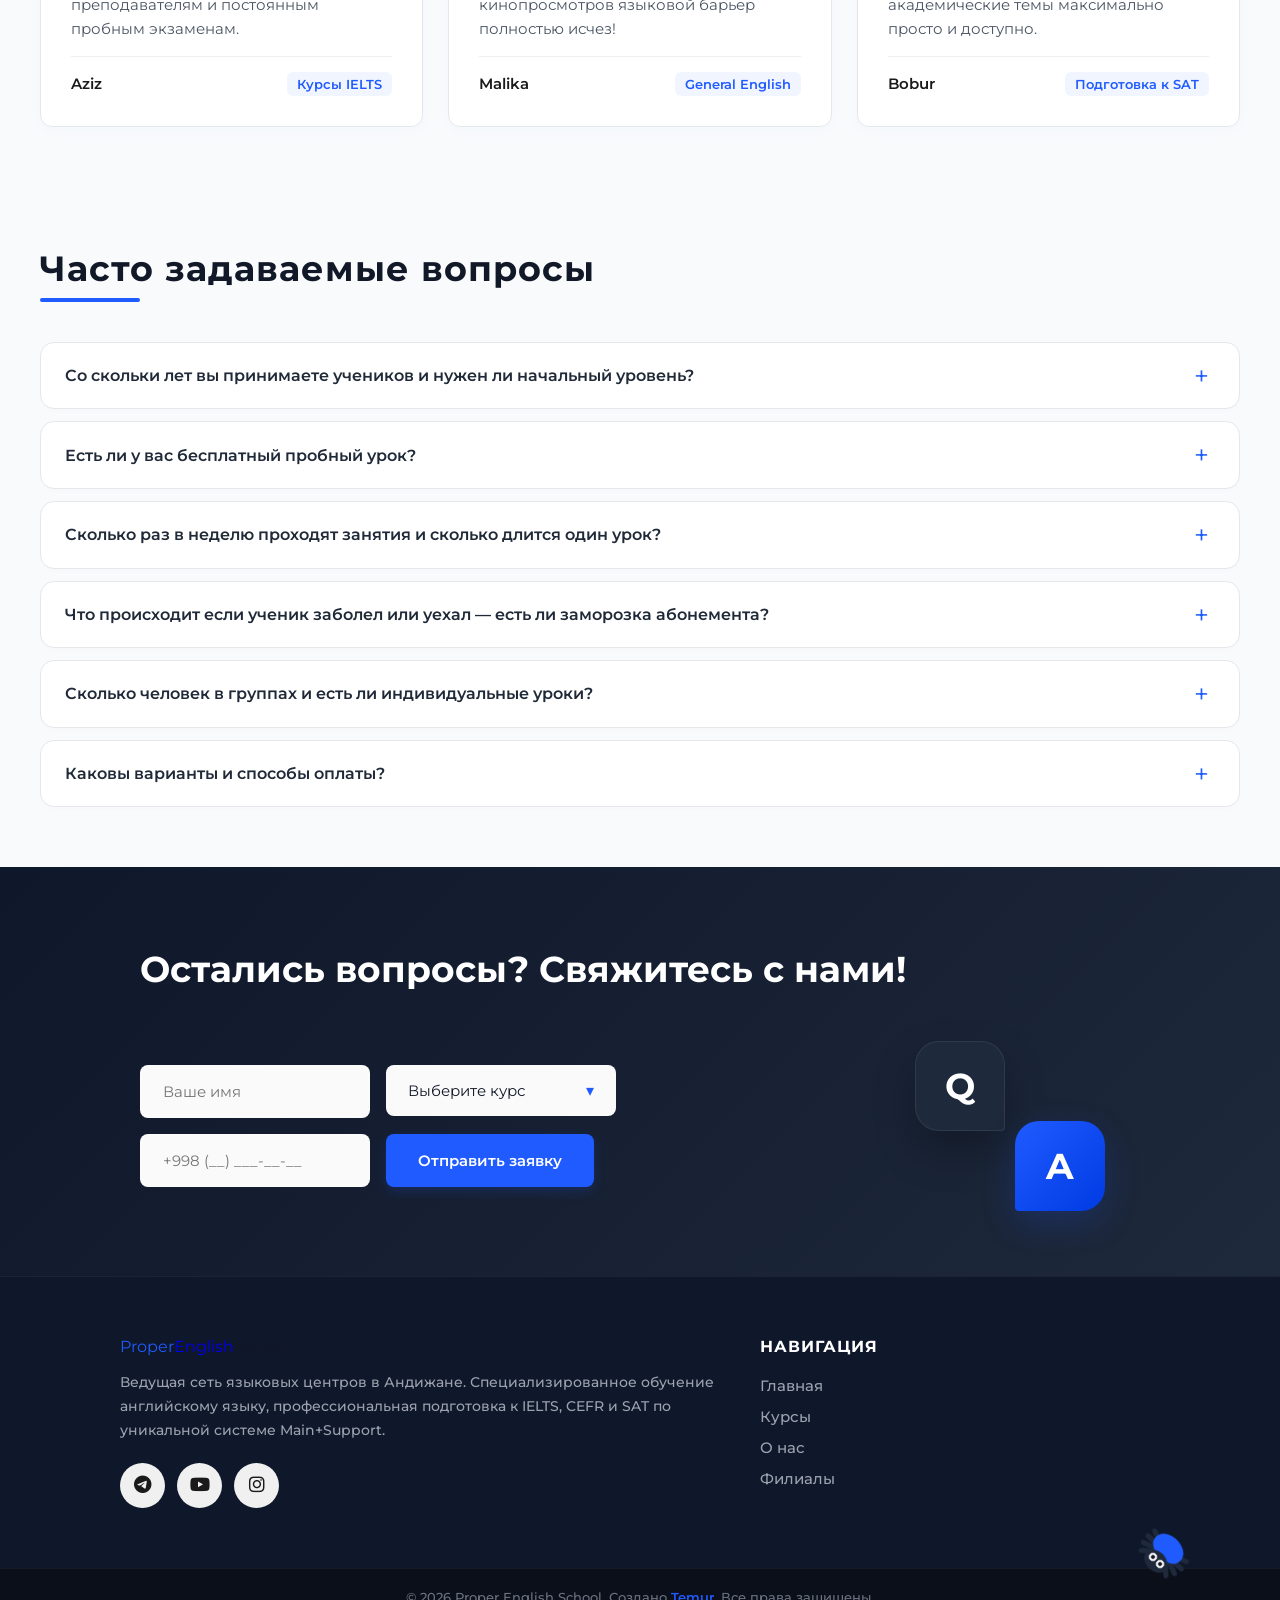
==== commit f05162ef: "lezgo" ====
--- a/index.html
+++ b/index.html
@@ -3,13 +3,13 @@
 <head>
     <meta charset="UTF-8">
     <meta name="viewport" content="width=device-width, initial-scale=1.0">
-    <title>iTeacher Academy — Andijondagi o'quv markazi / Учебный центр в Андижане</title>
+    <title>Proper English School: Learn English with Confidence</title>
     <meta name="description" content="iTeacher Academy — Andijonda ingliz tili (IELTS), rus tili, matematika va IT bo'yicha professional kurslar. / профессиональные курсы английского (IELTS), русского языка, математики и IT в Андижане.">
     <meta name="google" content="notranslate">
     <link rel="stylesheet" href="style.css">
     <link href="https://fonts.googleapis.com/css2?family=Montserrat:wght@400;500;600;700&display=swap" rel="stylesheet">
     <link rel="stylesheet" href="https://cdnjs.cloudflare.com/ajax/libs/font-awesome/6.5.0/css/all.min.css">
-    <link rel="icon" href="favicon.ico" type="image/x-icon">
+    <link rel="icon" href="favicon2.ico" type="image/x-icon">
     <meta name="theme-color" content="#10b981">
     <meta name="robots" content="index, follow">
    <meta name="keywords" content="iTeacher Academy, iTeacher Andijon, iTeacher Андижан, iteacher o'quv markazi, o'quv markaz Andijon, учебный центр Андижан, курсы английского Андижан, ingliz tili kurslari Andijon, IELTS Andijon, rus tili kursi, курсы русского языка Андижан, matematika kursi, курсы математики Андижан, kompyuter savodxonligi, IT курсы Андижан">
@@ -27,187 +27,219 @@
 </head>
 <body>
     <header class="site-header">
+    
     <a href="#" class="logo">
-         <span class="logo-i">i</span><span class="logo-teacher">Teacher</span><span class="logo-academy">Academy</span>
+         <span class="logo-proper">PROPER</span><span class="logo-school">English</span>
     </a>
+    
+   
     <div class="lang-toggle">
         <button class="lang-btn" data-lang="ru" onclick="setLang('ru', this)">RU</button>
         <button class="lang-btn" data-lang="uz" onclick="setLang('uz', this)">UZ</button>
         <button class="lang-btn active" data-lang="en" onclick="setLang('en', this)">EN</button>
     </div>
+    
     <button class="hamburger" id="hamburger" aria-label="Menu">☰</button>
-   <nav class="nav-menu" id="nav-menu">
-    <a href="#hero-section" 
-       data-en="Home" data-ru="Главная" data-uz="Bosh sahifa">Home</a>
-    <a href="#courses-section" 
-       data-en="Courses" data-ru="Курсы" data-uz="Kurslar">Courses</a>
-    <a href="#advantages-section" 
-       data-en="Why Us" data-ru="О нас" data-uz="Biz haqimizda">Why Us</a>
-    <a href="#site-footer" 
-       data-en="Contacts" data-ru="Контакты" data-uz="Aloqa">Contacts</a>
-           <a href="#cta-section" class="nav-cta"
-       data-en="Book a Free Lesson" data-ru="Записаться на урок" data-uz="Darsga yozilish">Book a Free Lesson</a>
-
-</nav> 
+    
+    
+    <nav class="nav-menu" id="nav-menu">
+        <a href="#hero-section" data-en="Home" data-ru="Главная" data-uz="Bosh sahifa">Home</a>
+        <a href="#courses-section" data-en="Courses" data-ru="Курсы" data-uz="Kurslar">Courses</a>
+        <a href="#advantages-section" data-en="Why Us" data-ru="О нас" data-uz="Biz haqimizda">Why Us</a>
+        <a href="#site-footer" data-en="Contacts" data-ru="Контакты" data-uz="Aloqa">Contacts</a>
+        <a href="#cta-section" class="nav-cta" data-en="Book a Free Lesson" data-ru="Записаться на урок" data-uz="Darsga yozilish">Book a Free Lesson</a>
+    </nav> 
 </header>
-  <section id="hero-section">
+
+<section id="hero-section">
     <div class="hero-info">
-        <h1 data-en="Achieve Your Goals Confidently with iTeacher"
-            data-ru="Изучайте языки и IT уверенно в iTeacher Academy"
-            data-uz="iTeacher Academy bilan kelajagingizni ishonch bilan quring">
-            Achieve Your Goals Confidently with iTeacher
+        <h1 data-en="Achieve Your Goals Confidently with Proper English"
+            data-ru="Изучайте языки уверенно в Proper English School"
+            data-uz="Proper English School bilan kelajagingizni ishonch bilan quring">
+            Изучайте языки уверенно в Proper English School
         </h1>
-        <p data-en="Professional courses for English (IELTS), Russian, Mathematics, Computer Literacy, and Artificial Intelligence (AI) in Andijan."
-           data-ru="Профессиональные курсы английского (IELTS), русского языка, математики, компьютерной грамотности и искусственного интеллекта (AI) в Андижане."
-           data-uz="Andijonda ingliz tili (IELTS), rus tili, matematika, kompyuter savodxonligi va sun'iy intellekt (AI) bo'yicha professional kurslar.">
-            Professional courses for English (IELTS), Russian, Mathematics, Computer Literacy, and Artificial Intelligence (AI) in Andijan.
+        <p data-en="Professional courses for English (IELTS), SAT, and General English levels in Andijan."
+           data-ru="Профессиональные курсы английского языка (IELTS), подготовка к SAT и разговорные уровни в Андижане."
+           data-uz="Andijonda ingliz tili (IELTS), SAT va umumiy ingliz tili bosqichlari bo'yicha professional kurslar.">
+            Профессиональные курсы английского языка (IELTS), подготовка к SAT и разговорные уровни в Андижане.
         </p>
+        
         <div class="hero-buttons-group">
-             <a href="#cta-section" class="hero-btn btn-primary">
-        <span data-en="Book a Free Lesson" data-ru="Записаться на урок" data-uz="Darsga yozilish">Записаться на урок</span>
-        <i class="fa-solid fa-arrow-down hero-arrow-icon"></i>
-    </a>
-
-        <a href="https://t.me/KayumovTemur?text=Hello!%20I%20want%20to%20book%20a%20free%20lesson." 
-           class="hero-btn btn-secondary" target="_blank" rel="noopener noreferrer">
-            <span class="online-dot"></span>
-            <span data-en="Book a Free Lesson"
-                  data-ru="Записаться бесплатно"
-                  data-uz="Bepul darsga yozilish">Book a Free Lesson</span>
-        </a> </div>
-    </div>
+            
+            <a href="https://t.me." 
+               class="hero-btn btn-primary" target="_blank" rel="noopener noreferrer">
+                <span class="online-dot"></span>
+                <span data-en="Book a Free Lesson" data-ru="Записаться бесплатно" data-uz="Bepul darsga yozilish">Записаться бесплатно</span>
+            </a>
+
+          
+            <a href="#courses-section" class="hero-btn btn-secondary">
+                <span data-en="Our Courses" data-ru="Наши курсы" data-uz="Kurslarimiz">Наши курсы</span>
+                <i class="fa-solid fa-arrow-down hero-arrow-icon"></i>
+            </a> 
+        </div>
+    </div>
+    
     <div class="hero-image">
-        <img src="pexels-mikhail-nilov-9300726.jpg" alt="iTeacher Students">
+        <img src="img1.jpg" alt="Proper English School Students">
     </div>
 </section>
 
 <section id="stats-section">
     <div class="stats-grid">
 
+        
         <div class="stat-card">
-            <i class="fa-solid fa-graduation-cap stat-icon"></i>
-            <span class="stat-number">15+</span>
+            <div class="stat-icon-wrapper">
+                <i class="fa-solid fa-graduation-cap stat-icon"></i>
+            </div>
+            <span class="stat-number">50+</span>
             <span class="stat-label"
                   data-en="Teachers" 
                   data-ru="Преподавателей"
-                  data-uz="O'qituvchilar">Teachers</span>
-        </div>
-
+                  data-uz="O'qituvchilar">Преподавателей</span>
+        </div>
+
+        
         <div class="stat-card">
-             <i class="fa-solid fa-book-open stat-icon"></i>
-            <span class="stat-number">4</span>
+            <div class="stat-icon-wrapper">
+                <i class="fa-solid fa-book-open stat-icon"></i>
+            </div>
+            <span class="stat-number">6+</span>
             <span class="stat-label"
                   data-en="Courses" 
                   data-ru="Курсов"
-                  data-uz="Yo'nalishlar">Courses</span>
-        </div>
-
+                  data-uz="Yo'nalishlar">Курсов</span>
+        </div>
+
+        
         <div class="stat-card">
-             <i class="fa-solid fa-users stat-icon"></i>
-            <span class="stat-number">500+</span>
+            <div class="stat-icon-wrapper">
+                <i class="fa-solid fa-users stat-icon"></i>
+            </div>
+            <span class="stat-number">2000+</span>
             <span class="stat-label"
                   data-en="Students"
                   data-ru="Студентов"
-                  data-uz="Talabalar">Students</span>
+                  data-uz="Talabalar">Студентов</span>
         </div>
 
     </div>
 </section>
-<section id="languages-section">
-    <h2 data-en="Our Educational Courses" 
-        data-ru="Наши направления обучения" 
-        data-uz="Bizning o'quv yo'nalishlarimiz">Our Educational Courses</h2>
-        
-    <div class="lang-grid">
-    
-        <article class="lang-card">
-            <i class="fa-solid fa-language lang-icon"></i>
-            <h3 data-en="English Language" data-ru="Английский язык" data-uz="Ingliz tili">English Language</h3>
-            <p>IELTS · CEFR · Kids</p>
-        </article>
-
-        <article class="lang-card">
-            <i class="fa-solid fa-comments lang-icon"></i>
-            <h3 data-en="Russian Language" data-ru="Русский язык" data-uz="Rus tili">Russian Language</h3>
-            <p data-en="Speaking & Grammar" data-ru="Разговорный курс" data-uz="So'zlashuv kursi">Speaking & Grammar</p>
-        </article>
-
-        <article class="lang-card">
-            <i class="fa-solid fa-calculator lang-icon"></i>
-            <h3 data-en="Mathematics" data-ru="Математика" data-uz="Matematika">Mathematics</h3>
-            <p data-en="Logic & School" data-ru="Логика и школа" data-uz="Mantiq va maktab">Logic & School</p>
-        </article> 
-
-        <article class="lang-card">
-            <i class="fa-solid fa-laptop-code lang-icon"></i>
-            <h3 data-en="IT & AI Basics" data-ru="Компьютер и AI" data-uz="Kompyuter va AI">IT & AI Basics</h3>
-            <p data-en="Digital Literacy" data-ru="Грамотность и ИИ" data-uz="Savodxonlik va AI">Digital Literacy</p>
-        </article>
-
+
+<section id="courses-tabs-section">
+    <div class="section-title-wrapper">
+        <h2 class="section-title" 
+            data-en="Our Training Programs" 
+            data-ru="Наши программы обучения" 
+            data-uz="Bizning o'quv dasturlarimiz">
+            Наши программы обучения
+        </h2>
+        <div class="title-underline"></div>
+    </div>
+
+    <div class="tabs-container">
+       
+        <input type="radio" name="course-tab" id="tab-english" checked>
+        <input type="radio" name="course-tab" id="tab-ielts">
+        <input type="radio" name="course-tab" id="tab-sat">
+        <input type="radio" name="course-tab" id="tab-russian">
+
+        
+        <div class="tabs-nav">
+            <label for="tab-english" class="tab-nav-item">
+                <i class="fa-solid fa-language tab-icon"></i>
+                <span class="tab-label-text" data-en="English Language" data-ru="Английский язык" data-uz="Ingliz tili">Английский язык</span>
+                <span class="tab-subtext">General English</span>
+            </label>
+            <label for="tab-ielts" class="tab-nav-item">
+                <i class="fa-solid fa-graduation-cap tab-icon"></i>
+                <span class="tab-label-text" data-en="IELTS Courses" data-ru="Курсы IELTS" data-uz="IELTS kurslari">Курсы IELTS</span>
+                <span class="tab-subtext">Intensive / Focus</span>
+            </label>
+            <label for="tab-sat" class="tab-nav-item">
+                <i class="fa-solid fa-award tab-icon"></i>
+                <span class="tab-label-text" data-en="SAT Preparation" data-ru="Подготовка к SAT" data-uz="SAT tayyorlov">Подготовка к SAT</span>
+                <span class="tab-subtext">Math & Verbal</span>
+            </label>
+            <label for="tab-russian" class="tab-nav-item">
+                <i class="fa-solid fa-comments tab-icon"></i>
+                <span class="tab-label-text" data-en="Russian Language" data-ru="Русский язык" data-uz="Rus tili">Русский язык</span>
+                <span class="tab-subtext">Разговорный курс</span>
+            </label>
+        </div>
+
+        
+        <div class="tabs-content-wrapper">
+            
+          
+            <div class="tab-content-item content-english">
+                <div class="course-detail-card">
+                    <h3 data-en="General English (All Levels)" data-ru="General English (Все уровни)" data-uz="General English (Barcha bosqichlar)">General English (Все уровни)</h3>
+                    <p data-en="Comprehensive interactive English courses for kids, teens, and adults. We develop all 4 skills: speaking, listening, reading, and writing, with an emphasis on breaking the language barrier." 
+                       data-ru="Комплексные интерактивные курсы английского языка для детей, подростков и взрослых. Развиваем все 4 навыка: говорение, аудирование, чтение и письмо с акцентом на преодоление языкового барьера." 
+                       data-uz="Bolalar, o'smirlar va kattalar uchun ingliz tili bo'yicha kompleks interaktiv kurslar. Biz til to'sig'ini engib o'tishga e'tibor qaratgan holda barcha 4 ko'nikmani rivojlantiramiz: gapirish, tinglash, o'qish va yozish.">
+                       Комплексные интерактивные курсы английского языка для детей, подростков и взрослых. Развиваем все 4 навыка: говорение, аудирование, чтение и письмо с акцентом на преодоление языкового барьера.
+                    </p>
+                    <div class="course-footer">
+                        <span class="course-price">350 000 <small data-en="so'm/mo." data-ru="сум/мес." data-uz="so'm/oy">сум/мес.</small></span>
+                        <a href="#cta-section" class="course-order-btn" data-en="Enroll" data-ru="Записаться" data-uz="Yozilish">Записаться</a>
+                    </div>
+                </div>
+            </div>
+
+            
+            <div class="tab-content-item content-ielts">
+                <div class="course-detail-card">
+                    <h3 data-en="Intensive IELTS Preparation" data-ru="Интенсивная подготовка к IELTS" data-uz="IELTS jadal tayyorlov kursi">Интенсивная подготовка к IELTS</h3>
+                    <p data-en="A powerful program for those who need a high score for university admission or immigration. Regular Mock exams in an authentic atmosphere, analysis of life hacks, and strategies from experienced instructors with an 8.0+ personal score." 
+                       data-ru="Сильная программа для тех, кому нужен высокий балл для вуза или иммиграции. Постоянные Mock-экзамены в аутентичной атмосфере, разбор лайфхаков и стратегий от опытных инструкторов с личным баллом 8.0+." 
+                       data-uz="Universitetga kirish yoki immigratsiya uchun yuqori ball kerak bo'lganlar uchun kuchli dastur. Haqiqiy imtihon muhitidagi muntazam Mock imtihonlari, shaxsiy balli 8.0+ bo'lgan tajribali o'qituvchilardan strategiyalar tahlili.">
+                       Сильная программа для тех, кому нужен высокий балл для вуза или иммиграции. Постоянные Mock-экзамены в аутентичной атмосфере, разбор лайфхаков и стратегий от опытных инструкторов с личным баллом 8.0+.
+                    </p>
+                    <div class="course-footer">
+                        <span class="course-price">350 000 <small data-en="so'm/mo." data-ru="сум/мес." data-uz="so'm/oy">сум/мес.</small></span>
+                        <a href="#cta-section" class="course-order-btn" data-en="Enroll" data-ru="Записаться" data-uz="Yozilish">Записаться</a>
+                    </div>
+                </div>
+            </div>
+
+            
+            <div class="tab-content-item content-sat">
+                <div class="course-detail-card">
+                    <h3 data-en="SAT Preparation Courses" data-ru="Курсы подготовки к SAT" data-uz="SAT imtihoniga tayyorlov">Курсы подготовки к SAT</h3>
+                    <p data-en="Specialized preparation for the international SAT exam for successful admission to top foreign universities and securing grants. Complete breakdown of Math and Evidence-Based Reading and Writing sections." 
+                       data-ru="Специализированная подготовка к международному экзамену SAT для успешного поступления в топовые зарубежные университеты и получения грантов. Полный разбор секций Math и Evidence-Based Reading and Writing." 
+                       data-uz="Nufuzli xorijiy universitetlarga muvaffaqiyatli kirish va grantlarni qo'lga kiritish uchun xalqaro SAT imtihoniga ixtisoslashtirilgan tayyorgarlik. Math va Evidence-Based Reading and Writing bo'limlarining to'liq tahlili.">
+                       Специализированная подготовка к международному экзамену SAT для успешного поступления в топовые зарубежные университеты и получения грантов. Полный разбор секций Math и Evidence-Based Reading and Writing.
+                    </p>
+                    <div class="course-footer">
+                        <span class="course-price">350 000 <small data-en="so'm/mo." data-ru="сум/мес." data-uz="so'm/oy">сум/мес.</small></span>
+                        <a href="#cta-section" class="course-order-btn" data-en="Enroll" data-ru="Записаться" data-uz="Yozilish">Записаться</a>
+                    </div>
+                </div>
+            </div>
+
+            <!-- Контент 4: Русский -->
+            <div class="tab-content-item content-russian">
+                <div class="course-detail-card">
+                    <h3 data-en="Effective Russian Language" data-ru="Эффективный русский язык" data-uz="Samarali rus tili kursi">Эффективный русский язык</h3>
+                    <p data-en="Practical conversational Russian course for children and adults. The program focuses on fluent communication in everyday life, correct writing, expanding vocabulary, and pronunciation correction." 
+                       data-ru="Практический разговорный курс русского языка для детей и взрослых. Программа направлена на свободное общение в повседневной жизни, грамотное письмо, расширение словарного запаса и коррекцию произношения." 
+                       data-uz="Bolalar va kattalar uchun rus tili amaliy so'zlashuv kursi. Dastur kundalik hayotda erkin muloqot qilish, savodli yozish, so'z boyligini kengaytirish va talaffuzni to'g'rilashga qaratilgan.">
+                       Практический разговорный курс русского языка для детей и взрослых. Программа направлена на свободное общение в повседневной жизни, грамотное письмо, расширение словарного запаса и коррекцию произношения.
+                    </p>
+                    <div class="course-footer">
+                        <span class="course-price">350 000 <small data-en="so'm/mo." data-ru="сум/мес." data-uz="so'm/oy">сум/мес.</small></span>
+                        <a href="#cta-section" class="course-order-btn" data-en="Enroll" data-ru="Записаться" data-uz="Yozilish">Записаться</a>
+                    </div>
+                </div>
+            </div>
+
+        </div>
     </div>
 </section>
-    <section id="courses-section">
-    <h2 class="section-title"
-        data-en="Our Educational Programs"
-        data-ru="Наши программы обучения"
-        data-uz="Bizning ta'lim dasturlarimiz">Our Educational Programs</h2>
-    
-    <div class="courses-grid">
-     
-        <article class="course-card">
-            <h3 data-en="English Language" data-ru="Английский язык" data-uz="Ingliz tili">English Language</h3>
-            <p class="course-desc"
-               data-en="Comprehensive English courses: General English, Kids English, and intensive IELTS / Multilevel preparation."
-               data-ru="Комплексные курсы: разговорный английский, курсы для детей и интенсивная подготовка к IELTS и Multilevel."
-               data-uz="Kompleks kurslar: umumiy ingliz tili, bolalar uchun ingliz tili hamda IELTS va Multilevel imtihonlariga tayyorlov.">
-               Comprehensive English courses: General English, Kids English, and intensive IELTS / Multilevel preparation.
-            </p>
-            <div class="course-price">
-                <p>350 000 <span data-en="sum /month" data-ru="сум /мес." data-uz="so'm /oy">sum /month</span></p>
-            </div>
-        </article>
-
-        <article class="course-card">
-            <h3 data-en="Computer & IT Courses" data-ru="Компьютерные курсы" data-uz="Kompyuter kurslari">Computer & IT Courses</h3>
-            <p class="course-desc"
-               data-en="Digital literacy, basics of modern technologies, programming, and workflows with Artificial Intelligence (AI)."
-               data-ru="Компьютерная грамотность, основы современных технологий, программирование и работа с Искусственным Интеллектом (AI)."
-               data-uz="Kompyuter savodxonligi, zamonaviy texnologiyalar asoslari, dasturlash hamda Sun'iy Intellekt (AI) bilan ishlash.">
-               Digital literacy, basics of modern technologies, programming, and workflows with Artificial Intelligence (AI).
-            </p>
-            <div class="course-price">
-                <p>350 000 <span data-en="sum /month" data-ru="сум /мес." data-uz="so'm /oy">sum /month</span></p>
-            </div>
-        </article>
-
-        <article class="course-card">
-            <h3 data-en="Russian Language" data-ru="Русский язык" data-uz="Rus tili">Russian Language</h3>
-            <p class="course-desc"
-               data-en="Effective spoken Russian language courses for children and adults to ensure fluent communication and grammar."
-               data-ru="Эффективный разговорный курс русского языка для детей и взрослых для свободного общения и повышения грамотности."
-               data-uz="Bolalar va kattalar uchun ravon so'zlashuv hamda savodxonlikni oshirishga qaratilgan samarali rus tili kursi.">
-               Effective spoken Russian language courses for children and adults to ensure fluent communication and grammar.
-            </p>
-            <div class="course-price">
-                <p>350 000 <span data-en="sum /month" data-ru="сум /мес." data-uz="so'm /oy">sum /month</span></p>
-            </div>
-        </article>
-
-        <article class="course-card">
-            <h3 data-en="Mathematics" data-ru="Математика" data-uz="Matematika">Mathematics</h3>
-            <p class="course-desc"
-               data-en="Deep study of school mathematics, logic development, and targeted preparation for school and university exams."
-               data-ru="Углубленное изучение школьной математики, развитие логики и целенаправленная подготовка к экзаменам."
-               data-uz="Maktab matematikasi chuqurlashtirilgan dasturi, mantiqni rivojlantirish hamda imtihonlarga maqsadli tayyorlov.">
-               Deep study of school mathematics, logic development, and targeted preparation for school and university exams.
-            </p>
-            <div class="course-price">
-                <p>350 000 <span data-en="sum /month" data-ru="сум /мес." data-uz="so'm /oy">sum /month</span></p>
-            </div>
-        </article>
-
-    </div>
-</section>
+
 
 <section id="advantages-section"> 
     <h2 class="advantages-title"
@@ -219,155 +251,260 @@
         
         <article class="adv-card">
             <div class="adv-graphic-box">
-                <div class="green-shape shape-cube"></div> 
-                <i class="fa-solid fa-laptop-code adv-main-icon"></i>
+                <div class="adv-shape shape-cube"></div> 
+                <i class="fa-solid fa-user-group adv-main-icon"></i>
             </div>
             <h3 class="adv-title"
-    data-en="Modern IT & AI"
-    data-ru="Современные IT и AI"
-    data-uz="Zamonaviy IT va AI">Modern IT & AI</h3>
+                data-en="Teacher + Tutor"
+                data-ru="Преподаватель + Тьютор"
+                data-uz="O'qituvchi + Tutor">Преподаватель + Тьютор</h3>
             <p class="adv-desc"
-               data-en="We teach computer literacy and AI tools. Get ready for the high-tech future with us!"
-               data-ru="Обучаем компьютерной грамотности и работе с искусственным интеллектом. Готовьтесь к технологичному будущему вместе с нами!"
-             data-uz="Kompyuter savodxonligi va sun'iy intellekt bilan ishlashni o'rgatamiz. Biz bilan texnologik kelajakka tayyorlaning!">We teach computer literacy and AI tools. Get ready for the high-tech future with us!</p>
+               data-en="Individual approach to everyone. Each group has a Main Teacher and a personal Tutor to control your homework and tracking."
+               data-ru="Индивидуальный подход к каждому. В каждой группе работают основной преподаватель и личный тьютор для контроля домашки."
+               data-uz="Har bir o'quvchiga individual yondashuv. Har bir guruhda darslarni nazorat qiluvchi asosiy o'qituvchi va shaxsiy tutor mavjud.">Индивидуальный подход к каждому. В каждой группе работают основной преподаватель и личный тьютор для контроля домашки.</p>
         </article>
 
         <article class="adv-card">
             <div class="adv-graphic-box">
-                <div class="green-shape shape-sphere"></div>
-                <i class="fa-solid fa-chart-pie adv-main-icon"></i>
+                <div class="adv-shape shape-sphere"></div>
+                <i class="fa-solid fa-mobile-screen-button adv-main-icon"></i>
             </div>
             <h3 class="adv-title"
-    data-en="Progress 360"
-    data-ru="Контроль Progress 360"
-    data-uz="Progress 360 nazorati">Progress 360</h3>
+                data-en="Students App"
+                data-ru="Students App"
+                data-uz="Students App">Students App</h3>
             <p class="adv-desc"
-               data-en="Track attendance, homework, and test results in real-time through an interactive platform."
-               data-ru="Следите за посещаемостью, домашними заданиями и оценками в реальном времени через удобную платформу."
-               data-uz="Interaktiv platforma orqali davomomat, uy vazifalari va baholarni real vaqtda kuzatib boring!">Track attendance, homework, and test results in real-time through an interactive platform.</p>
+               data-en="Track your progress, scores, attendance, and compete in the overall rating right inside your smartphone."
+               data-ru="Следите за своим прогрессом, оценками, посещаемостью и соревнуйтесь в общем рейтинге прямо в своем смартфоне."
+               data-uz="O'zlashtirish, baholar va davomomatni kuzatib boring, hamda smartfoningiz orqali umumiy reytingda o'rinlar uchun kurashing.">Следите за своим прогрессом, оценками, посещаемостью и соревнуйтесь в общем рейтинге прямо в своем смартфоне.</p>
         </article>
 
         <article class="adv-card">
             <div class="adv-graphic-box">
-                <div class="green-shape shape-cone"></div>
+                <div class="adv-shape shape-cone"></div>
                 <i class="fa-solid fa-comments adv-main-icon"></i>
             </div>
             <h3 class="adv-title"
-    data-en="80% Speaking"
-    data-ru="80% Разговорной практики"
-    data-uz="80% Soʻzlashuv amaliyoti">80% Speaking</h3>
+                data-en="80% Speaking"
+                data-ru="80% Разговорной практики"
+                data-uz="80% Soʻzlashuv amaliyoti">80% Speaking</h3>
             <p class="adv-desc"
                data-en="No boring grammar drilling from old textbooks. You start talking from the very first minute of the lesson."
                data-ru="Никакой скучной зубрёжки грамматики по старым учебникам. Вы начинаете говорить с самой первой минуты урока!"
-               data-uz="Eski darsliklardan zerikarli grammatika yodlashlar yoʻq. Siz darsning birinchi daqiqasidanoq gapirishni boshlaysiz!">No boring grammar drilling from old textbooks. You start talking from the very first minute of the lesson.</p>
+               data-uz="Eski darsliklardan zerikarli grammatika yodlashlar yoʻq. Siz darsning birinchi daqiqasidanoq gapirishni boshlaysiz!">Никакой скучной зубрёжки грамматики по старым учебникам. Вы начинаете говорить с самой первой минуты урока!</p>
         </article>
 
     </div>
 </section>
 
 <section id="branches-section" class="branches-section">
-    <h2 data-en="Our Location" 
-        data-ru="Наш филиал" 
-        data-uz="Bizning filialimiz">Наш филиал</h2>
+    <h2 data-en="Our Branches" 
+        data-ru="Наши филиалы" 
+        data-uz="Bizning filiallarimiz">Наши филиалы</h2>
         
     <div class="branch-single-card">
-
         <div class="branch-info-content">
-            <h3>iTeacher Academy Andijan</h3>
             
-            <p class="branch-address">
-                <i class="fa-solid fa-location-dot"></i>
-                <span data-en="Yangi Bozor area, Sakura building, 3rd floor"
-                      data-ru="Район Янги бозор, здание Sakura, 3-й этаж"
-                      data-uz="Yangi bozor hududi, Sakura binosi, 3-qavat">Район Янги бозор, здание Sakura, 3-й этаж</span>
-            </p>
-            
-            <p class="branch-hours">
-                <i class="fa-solid fa-clock"></i>
-                <span data-en="Mon–Sat: 08:30–17:30 (Sunday: Day off)"
-                      data-ru="Пн–Сб: 08:30–17:30 (Воскресенье: Выходной)"
-                      data-uz="Du–Shan: 08:30–17:30 (Yakshanba: Dam olish kuni)">Пн–Сб: 08:30–17:30 (Воскресенье: Выходной)</span>
-            </p>
-            
-            <a href="https://maps.app.goo.gl/xMcefDWsR5SsM2tK6" 
-               target="_blank" rel="noopener noreferrer" class="branch-map-btn"
-               data-en="Open in Maps"
-               data-ru="Открыть на карте"
-               data-uz="Xaritada ochish">Открыть на карте</a>
-        </div>
-
-        <div class="branch-map">
-    <iframe src="https://www.google.com/maps/embed?pb=!1m18!1m12!1m3!1d3022.3714771912382!2d72.35504667584503!3d40.753853671387354!2m3!1f0!2f0!3f0!3m2!1i1024!2i768!4f13.1!3m3!1m2!1s0x38bced449a9ef311%3A0xb3310d91cdaa281b!2siTeacher%20Academy!5e0!3m2!1sru!2s!4v1791194303661!5m2!1sru!2s" width="600" height="450" style="border:0;" allowfullscreen="" loading="lazy" referrerpolicy="strict-origin-when-cross-origin"></iframe>
+            <div class="branches-nav">
+                <button class="branch-nav-btn active" data-target="branch-yangi-a">
+                    <span>Yangi bozor (A)</span>
+                </button>
+                <button class="branch-nav-btn" data-target="branch-yangi-b">
+                    <span>Yangi bozor (B)</span>
+                </button>
+                <button class="branch-nav-btn" data-target="branch-biz-center">
+                    <span>Business Center</span>
+                </button>
+                <button class="branch-nav-btn" data-target="branch-severniy">
+                    <span>Severniy</span>
+                </button>
+                <button class="branch-nav-btn" data-target="branch-klara">
+                    <span>Klara Setkin</span>
+                </button>
+                <button class="branch-nav-btn" data-target="branch-eski">
+                    <span>Eski shahar</span>
+                </button>
+            </div>
+
+            <div id="branch-yangi-a" class="branch-content active">
+                <h3>Proper English — Yangi bozor A Blok</h3>
+                <p class="branch-address">
+                    <i class="fa-solid fa-location-dot"></i>
+                    <span data-en="Andijan, Baburshox Street, 13 (A Blok)"
+                          data-ru="Андижан, улица Бобуршох, 13 (А Блок)"
+                          data-uz="Andijon, Boburshox ko'chasi, 13 (A Blok)">Андижан, улица Бобуршох, 13 (А Блок)</span>
+                </p>
+                <p class="branch-hours">
+                    <i class="fa-solid fa-clock"></i>
+                    <span data-en="Mon–Sat: 08:00–20:00 (Sunday: Day off)"
+                          data-ru="Пн–Сб: 08:00–20:00 (Воскресенье: Выходной)"
+                          data-uz="Du–Shan: 08:00–20:00 (Yakshanba: Dam olish)">Пн–Сб: 08:00–20:00 (Воскресенье: Выходной)</span>
+                </p>
+                <a href="https://google.com" target="_blank" rel="noopener noreferrer" class="branch-map-btn" data-en="Open in Maps" data-ru="Открыть на карте" data-uz="Xaritada ochish">Открыть на карте</a>
+            </div>
+
+            <div id="branch-yangi-b" class="branch-content">
+                <h3>Proper English — Yangi bozor B Blok</h3>
+                <p class="branch-address">
+                    <i class="fa-solid fa-location-dot"></i>
+                    <span data-en="Andijan, Baburshox Street, 13 (B Blok)"
+                          data-ru="Андижан, улица Бобуршох, 13 (Б Блок)"
+                          data-uz="Andijon, Boburshox ko'chasi, 13 (B Blok)">Андижан, улица Бобуршох, 13 (Б Блок)</span>
+                </p>
+                <p class="branch-hours">
+                    <i class="fa-solid fa-clock"></i>
+                    <span data-en="Mon–Sat: 08:00–20:00 (Sunday: Day off)"
+                          data-ru="Пн–Сб: 08:00–20:00 (Воскресенье: Выходной)"
+                          data-uz="Du–Shan: 08:00–20:00 (Yakshanba: Dam olish)">Пн–Сб: 08:00–20:00 (Воскресенье: Выходной)</span>
+                </p>
+                <a href="https://google.com" target="_blank" rel="noopener noreferrer" class="branch-map-btn" data-en="Open in Maps" data-ru="Открыть на карте" data-uz="Xaritada ochish">Открыть на карте</a>
+            </div>
+
+            <div id="branch-biz-center" class="branch-content">
+                <h3>Proper English — Business Center</h3>
+                <p class="branch-address">
+                    <i class="fa-solid fa-location-dot"></i>
+                    <span data-en="Andijan, Baburshox Street, 151"
+                          data-ru="Андижан, улица Бобуршох, 151"
+                          data-uz="Andijon, Boburshox ko'chasi, 151">Андижан, улица Бобуршох, 151</span>
+                </p>
+                <p class="branch-hours">
+                    <i class="fa-solid fa-clock"></i>
+                    <span data-en="Mon–Sat: 08:00–20:00 (Sunday: Day off)"
+                          data-ru="Пн–Сб: 08:00–20:00 (Воскресенье: Выходной)"
+                          data-uz="Du–Shan: 08:00–20:00 (Yakshanba: Dam olish)">Пн–Сб: 08:00–20:00 (Воскресенье: Выходной)</span>
+                </p>
+                <a href="https://google.com" target="_blank" rel="noopener noreferrer" class="branch-map-btn" data-en="Open in Maps" data-ru="Открыть на карте" data-uz="Xaritada ochish">Открыть на карте</a>
+            </div>
+
+            <div id="branch-severniy" class="branch-content">
+                <h3>Proper English — Severniy</h3>
+                <p class="branch-address">
+                    <i class="fa-solid fa-location-dot"></i>
+                    <span data-en="Andijan, Yusuf Otabekov Street, 9"
+                          data-ru="Андижан, улица Юсуфа Отабекова, 9"
+                          data-uz="Andijon, Yusuf Otabekov ko'chasi, 9-uy">Андижан, улица Юсуфа Отабекова, 9</span>
+                </p>
+                <p class="branch-hours">
+                    <i class="fa-solid fa-clock"></i>
+                    <span data-en="Mon–Sat: 08:00–20:00 (Sunday: Day off)"
+                          data-ru="Пн–Сб: 08:00–20:00 (Воскресенье: Выходной)"
+                          data-uz="Du–Shan: 08:00–20:00 (Yakshanba: Dam olish)">Пн–Сб: 08:00–20:00 (Воскресенье: Выходной)</span>
+                </p>
+                <a href="https://google.com" target="_blank" rel="noopener noreferrer" class="branch-map-btn" data-en="Open in Maps" data-ru="Открыть на карте" data-uz="Xaritada ochish">Открыть на карте</a>
+            </div>
+
+            <div id="branch-klara" class="branch-content">
+                <h3>Proper English — Klara Setkin</h3>
+                <p class="branch-address">
+                    <i class="fa-solid fa-location-dot"></i>
+                    <span data-en="Andijan, behind Klara Bozorcha (Orient: bank college)"
+                          data-ru="Андижан, за рынком Клара (Ориентир: банковский колледж)"
+                          data-uz="Andijon, Klara Bozorchasi orqasi (Mo'ljal: bank kolleji)">Андижан, за рынком Клара (Ориентир: банковский колледж)</span>
+                </p>
+                <p class="branch-hours">
+                    <i class="fa-solid fa-clock"></i>
+                    <span data-en="Mon–Sat: 08:00–20:00 (Sunday: Day off)"
+                          data-ru="Пн–Сб: 08:00–20:00 (Воскресенье: Выходной)"
+                          data-uz="Du–Shan: 08:00–20:00 (Yakshanba: Dam olish)">Пн–Сб: 08:00–20:00 (Воскресенье: Выходной)</span>
+                </p>
+                <a href="https://google.com" target="_blank" rel="noopener noreferrer" class="branch-map-btn" data-en="Open in Maps" data-ru="Открыть на карте" data-uz="Xaritada ochish">Открыть на карте</a>
+            </div>
+
+            <div id="branch-eski" class="branch-content">
+                <h3>Proper English — Eski shahar</h3>
+                <p class="branch-address">
+                    <i class="fa-solid fa-location-dot"></i>
+                    <span data-en="Andijan, near Yalla cafe"
+                          data-ru="Андижан, возле кафе Ялла"
+                          data-uz="Andijon, Yalla kafesi yonida">Андижан, возле кафе Ялла</span>
+                </p>
+                <p class="branch-hours">
+                    <i class="fa-solid fa-clock"></i>
+                    <span data-en="Mon–Sat: 08:00–20:00 (Sunday: Day off)"
+                          data-ru="Пн–Сб: 08:00–20:00 (Воскресенье: Выходной)"
+                          data-uz="Du–Shan: 08:00–20:00 (Yakshanba: Dam olish)">Пн–Сб: 08:00–20:00 (Воскресенье: Выходной)</span>
+                </p>
+                <a href="https://google.com" target="_blank" rel="noopener noreferrer" class="branch-map-btn" data-en="Open in Maps" data-ru="Открыть на карте" data-uz="Xaritada ochish">Открыть на карте</a>
+            </div>
+
+        </div>
+
+        <div class="branch-photo">
+    <div class="branch-photo-placeholder"><i class="fa-solid fa-image"></i></div>
+    <img id="branch-img" src="img/branches/yangi-a.jpg" alt="Proper English — Yangi bozor A Blok" loading="lazy" onerror="this.style.display='none'">
 </div>
-
     </div>
 </section>
 
- <section id="reviews-section">
+
+<section id="reviews-section">
     <h2 class="reviews-title"
         data-en="What Our Students Say"
         data-ru="Что говорят наши студенты"
         data-uz="Talabalarimiz nima deydi">
-        What Our Students Say
+        Что говорят наши студенты
     </h2>
 
     <div class="reviews-grid">
 
         <article class="review-card">
             <div class="review-stars">
-    <i class="fa-solid fa-star"></i><i class="fa-solid fa-star"></i><i class="fa-solid fa-star"></i><i class="fa-solid fa-star"></i><i class="fa-solid fa-star"></i>
-</div>
+                <i class="fa-solid fa-star"></i><i class="fa-solid fa-star"></i><i class="fa-solid fa-star"></i><i class="fa-solid fa-star"></i><i class="fa-solid fa-star"></i>
+            </div>
             <p class="review-text"
-               data-en="Best learning center in Andijan! My IELTS score improved from 5.5 to 7.0 in just 6 months."
-               data-ru="Лучший учебный центр в Андижане! Мой балл IELTS вырос с 5.5 до 7.0 всего за 6 месяцев."
-               data-uz="Andijonning eng yaxshi o'quv markazi! IELTS ballim 6 oyda 5.5 dan 7.0 ga ko'tarildi.">
-               Best learning center in Andijan! My IELTS score improved from 5.5 to 7.0 in just 6 months.
+               data-en="The best training center in Andijan! My IELTS score rose from 5.5 to 7.5 in just 6 months thanks to great teachers and regular mock exams."
+               data-ru="Лучший учебный центр в Андижане! Мой балл IELTS вырос с 5.5 до 7.5 всего за 6 месяцев благодаря крутым преподавателям и постоянным пробным экзаменам."
+               data-uz="Andijonning eng yaxshi o'quv markazi! Kuchli ustozlar va doimiy mock imtihonlari yordamida IELTS ballim 6 oyda 5.5 dan 7.5 gacha ko'tarildi.">
+               Лучший учебный центр в Андижане! Мой балл IELTS вырос с 5.5 до 7.5 всего за 6 месяцев благодаря крутым преподавателям и постоянным пробным экзаменам.
             </p>
             <div class="review-author">
                 <span class="review-name">Aziz</span>
-                <span class="review-lang" data-en="English" data-ru="Английский" data-uz="Ingliz tili">English</span>
+                <span class="review-lang" data-en="IELTS Courses" data-ru="Курсы IELTS" data-uz="IELTS kurslari">Курсы IELTS</span>
             </div>
         </article>
 
         <article class="review-card">
            <div class="review-stars">
-    <i class="fa-solid fa-star"></i><i class="fa-solid fa-star"></i><i class="fa-solid fa-star"></i><i class="fa-solid fa-star"></i><i class="fa-solid fa-star"></i>
-</div>
+                <i class="fa-solid fa-star"></i><i class="fa-solid fa-star"></i><i class="fa-solid fa-star"></i><i class="fa-solid fa-star"></i><i class="fa-solid fa-star"></i>
+            </div>
             <p class="review-text"
-               data-en="Excellent computer literacy course! I learned basic coding and how to use AI tools for my studies."
-               data-ru="Отличный курс компьютерной грамотности! Научился базовому кодингу и работе с ИИ-инструментами для учебы."
-               data-uz="Ajoyib kompyuter savodxonligi kursi! Kodlash asoslarini va o'qish uchun AI vositalari bilan ishlashni o'rgandim.">
-               Excellent computer literacy course! I learned basic coding and how to use AI tools for my studies.
+               data-en="I was so afraid to speak English, but after Sunday events like Mafia games and Movie nights, my language barrier completely disappeared!"
+               data-ru="Очень боялась говорить на английском, но после воскресных разговорных клубов, интерактивных игр в Мафию и кинопросмотров языковой барьер полностью исчез!"
+               data-uz="Ingliz tilida gapirishga juda qo'rqardim, lekin yakshanba kungi tadbirlar, Mafia va Movie nightlardan keyin til to'sig'i butunlay yo'qoldi!">
+               Очень боялась говорить на английском, но после воскресных разговорных клубов, интерактивных игр в Мафию и кинопросмотров языковой барьер полностью исчез!
             </p>
             <div class="review-author">
                 <span class="review-name">Malika</span>
-                <span class="review-lang" data-en="IT & AI" data-ru="Компьютеры / AI" data-uz="Kompyuter / AI">IT & AI</span>
+                <span class="review-lang" data-en="General English" data-ru="General English" data-uz="General English">General English</span>
             </div>
         </article>
 
         <article class="review-card">
            <div class="review-stars">
-    <i class="fa-solid fa-star"></i><i class="fa-solid fa-star"></i><i class="fa-solid fa-star"></i><i class="fa-solid fa-star"></i><i class="fa-solid fa-star"></i>
-</div>
+                <i class="fa-solid fa-star"></i><i class="fa-solid fa-star"></i><i class="fa-solid fa-star"></i><i class="fa-solid fa-star"></i><i class="fa-solid fa-star"></i>
+            </div>
             <p class="review-text"
-               data-en="Amazing mathematics teachers. They explained difficult topics so simply that I passed my school exams with A+!"
-               data-ru="Потрясающие преподаватели математики. Объяснили сложные темы настолько просто, что я сдал школьные экзамены на отлично!"
-               data-uz="Matematika o'qituvchilariga gap yo'q. Qiyin mavzularni shunday oson tushuntirishdiki, imtihonlarni a'loga topshirdim!">
-               Amazing mathematics teachers. They explained difficult topics so simply that I passed my school exams with A+!
+               data-en="Amazing preparation for the SAT exam. The teachers explain difficult topics so simply that all components became clear from the very first weeks."
+               data-ru="Потрясающая подготовка к международному экзамену SAT. Преподаватели объясняют сложнейшие академические темы максимально просто и доступно."
+               data-uz="SAT imtihoniga ajoyib tayyorgarlik. Ustozlar eng qiyin akademik mavzularni ham juda oddiy va tushunarli qilib o'rgatishadi.">
+               Потрясающая подготовка к международному экзамену SAT. Преподаватели объясняют сложнейшие академические темы максимально просто и доступно.
             </p>
             <div class="review-author">
                 <span class="review-name">Bobur</span>
-                <span class="review-lang" data-en="Mathematics" data-ru="Математика" data-uz="Matematika">Mathematics</span>
+                <span class="review-lang" data-en="SAT Preparation" data-ru="Подготовка к SAT" data-uz="SAT tayyorlov">Подготовка к SAT</span>
             </div>
         </article>
 
     </div>
 </section>
+
 <section id="faq-section">
     <h2 class="faq-title" 
-    data-en="Frequently Asked Questions"
-    data-ru="Часто задаваемые вопросы"
-    data-uz="Ko'p so'raladigan savollar">Frequently Asked Questions</h2>
+        data-en="Frequently Asked Questions"
+        data-ru="Часто задаваемые вопросы"
+        data-uz="Ko'p so'raladigan savollar">Часто задаваемые вопросы</h2>
+    
     <div class="faq-list">
         
         <div class="faq-item">
@@ -375,7 +512,7 @@
                 <span data-en="From what age do you accept students, and is prior knowledge required?"
                       data-ru="Со скольки лет вы принимаете учеников и нужен ли начальный уровень?"
                       data-uz="Necha yoshdan o'quvchi qabul qilasiz va boshlang'ich daraja kerakmi?">
-                    From what age do you accept students, and is prior knowledge required?
+                    Со скольки лет вы принимаете учеников и нужен ли начальный уровень?
                 </span>
                 <span class="faq-icon">+</span>    
             </button>
@@ -383,7 +520,7 @@
                 <p data-en="We accept students from 7 years old, as well as teenagers and adults. No prior knowledge required — we test everyone and select the perfect group from absolute zero (Starter) to advanced."
                    data-ru="Принимаем детей с 7 лет, а также подростков и взрослых. Начальный уровень не нужен — мы тестируем каждого и подбираем идеальную группу от абсолютного нуля (Starter) до продвинутых уровней."
                    data-uz="7 yoshdan boshlab bolalarni, shuningdek, o'smirlar va kattalarni qabul qilamiz. Boshlang'ich bilim shart emas — biz har bir o'quvchini testdan o'tkazib, mutlaqo noldan (Starter) yuqori darajagacha mos guruh tanlaymiz.">
-                    We accept students from 7 years old, as well as teenagers and adults. No prior knowledge required — we select the perfect group from absolute zero.
+                    Принимаем детей с 7 лет, а также подростков и взрослых. Начальный уровень не нужен — мы тестируем каждого и подбираем идеальную группу от абсолютного нуля (Starter) до продвинутых уровней.
                 </p>
             </div>
         </div>
@@ -393,7 +530,7 @@
                 <span data-en="Do you offer a free trial lesson?"
                       data-ru="Есть ли у вас бесплатный пробный урок?"
                       data-uz="Bepul sinov darsi bormi?">
-                    Do you offer a free trial lesson?
+                    Есть ли у вас бесплатный пробный урок?
                 </span>
                 <span class="faq-icon">+</span>
             </button>
@@ -401,7 +538,7 @@
                 <p data-en="Yes, absolutely! The first trial lesson in any course is completely free. You can meet the teacher, feel the classroom atmosphere, and get a clear evaluation of your skills."
                    data-ru="Да, конечно! Первый пробный урок по любому направлению абсолютно бесплатный. Вы сможете познакомиться с преподавателем, оценить атмосферу в классах и получить точную оценку своих знаний."
                    data-uz="Ha, albatta! Istalgan yo'nalish bo'yicha birinchi dars mutlaqo bepul. Siz ustoz bilan tanishishingiz, dars muhitini ko'rishingiz va bilim darajangizni aniq bilib olishingiz mumkin.">
-                    Yes, absolutely! The first trial lesson in any course is completely free.
+                    Да, конечно! Первый пробный урок по любому направлению абсолютно бесплатный. Вы сможете познакомиться с преподавателем, оценить атмосферу в классах и получить точную оценку своих знаний.
                 </p>
             </div>
         </div>
@@ -411,15 +548,15 @@
                 <span data-en="How many times a week are classes held and how long is one lesson?"
                       data-ru="Сколько раз в неделю проходят занятия и сколько длится один урок?"
                       data-uz="Haftada necha marta dars bo'ladi va bir dars qancha davom etadi?">
-                    How many times a week are classes held and how long is one lesson?
+                    Сколько раз в неделю проходят занятия и сколько длится один урок?
                 </span>
                 <span class="faq-icon">+</span>
             </button>
             <div class="faq-answer">
-                <p data-en="Classes are held 3 times a week (every ceremonies day). Each lesson lasts 1.5 hours (90 minutes) of intensive practice. We have both morning and evening groups available."
+                <p data-en="Classes are held 3 times a week (every other day). Each lesson lasts 1.5 hours (90 minutes) of intensive practice. We have both morning and evening groups available."
                    data-ru="Занятия проходят 3 раза в неделю (через день). Каждое занятие длится 1,5 часа (90 минут) интенсивной практики. У нас есть как утренние, так и вечерние группы."
                    data-uz="Darslar haftada 3 marta (kunora) bo'lib o'tadi. Har bir dars 1.5 soat (90 daqiqa) intensiv amaliyotdan iborat. Bizda ham tonggi, ham kechki guruhlar mavjud.">
-                    Classes are held 3 times a week. Each lesson lasts 1.5 hours of intensive practice.
+                    Занятия проходят 3 раза в неделю (через день). Каждое занятие длится 1,5 часа (90 минут) интенсивной практики. У нас есть как утренние, так и вечерние группы.
                 </p>
             </div>
         </div>
@@ -429,15 +566,15 @@
                 <span data-en="What happens if a student gets sick or travels — is there a subscription freeze?"
                       data-ru="Что происходит если ученик заболел или уехал — есть ли заморозка абонемента?"
                       data-uz="O'quvchi kasal bo'lsa yoki yo'lga chiqsa nima bo'ladi — obunani muzlatish mumkinmi?">
-                    What happens if a student gets sick or travels — is there a subscription freeze?
+                    Что происходит если ученик заболел или уехал — есть ли заморозка абонемента?
                 </span>
                 <span class="faq-icon">+</span>
             </button>
             <div class="faq-answer">
-                <p data-en="Yes, if you inform the administrator in advance, we will freeze your subscription. Moreover, you can track missed topics and homework anytime via our Progress 360 digital platform."
-                   data-ru="Да, если вы предупредите администратора заранее, мы заморозим абонемент. Кроме того, вы сможете отслеживать пропущенные темы и домашние задания через нашу цифровую платформу Progress 360."
-                   data-uz="Ha, administratorni oldindan ogohlantirsangiz darslaringiz saqlanib qoladi. Bundan tashqari, qoldirilgan mavzular va uy vazifalarini Progress 360 raqamli platformamiz orqali istalgan vaqtda kuzatishingiz mumkin.">
-                    Yes, if you inform the administrator in advance, we will freeze your subscription. You can track everything via our Progress 360 digital platform.
+                <p data-en="Yes, if you inform the administrator in advance, we will freeze your subscription. Moreover, you can track missed topics and homework anytime via our official Students App mobile application."
+                   data-ru="Да, если вы предупредите администратора заранее, мы заморозим абонемент. Кроме того, вы сможете отслеживать пропущенные темы и домашние задания через наше официальное мобильное приложение Students App."
+                   data-uz="Ha, administratorni oldindan ogohlantirsangiz darslaringiz saqlanib qoladi. Bundan tashqari, qoldirilgan mavzular va uy vazifalarini bizning rasmiy Students App mobil ilovamiz orqali istalgan vaqtda kuzatishingiz mumkin.">
+                    Да, если вы предупредите администратора заранее, мы заморозим абонемент. Кроме того, вы сможете отслеживать пропущенные темы и домашние задания через наше официальное мобильное приложение Students App.
                 </p>
             </div>
         </div>
@@ -447,7 +584,7 @@
                 <span data-en="How many students are in a group and are individual lessons available?"
                       data-ru="Сколько человек в группах и есть ли индивидуальные уроки?"
                       data-uz="Guruhlarda necha o'quvchi bo'ladi va individual darslar bormi?">
-                    How many students are in a group and are individual lessons available?
+                    Сколько человек в группах и есть ли индивидуальные уроки?
                 </span>
                 <span class="faq-icon">+</span>
             </button>
@@ -455,7 +592,7 @@
                 <p data-en="Our groups have an average of 8 to 12 students, which is ideal for active speaking practice and personal attention. Premium individual 1-on-1 lessons with a mentor are also available."
                    data-ru="В наших группах занимается в среднем от 8 до 12 человек — это оптимально для живой разговорной практики и внимания каждому. Также доступны индивидуальные занятия 1 на 1 с ментором."
                    data-uz="Guruhlarimizda o'rtacha 8 tadan 12 tagacha o'quvchi tahsil oladi — bu jonli nutq amaliyoti uchun juda qulay. Shuningdek, ustoz bilan individual (1ga 1) darslar ham mavjud.">
-                    Our groups have an average of 8 to 12 students. Premium individual 1-on-1 lessons are also available.
+                    В наших группах занимается в среднем от 8 до 12 человек — это оптимально для живой разговорной практики и внимания каждому. Также доступны индивидуальные занятия 1 на 1 с ментором.
                 </p>
             </div>
         </div>
@@ -465,7 +602,7 @@
                 <span data-en="What are the payment options and methods?"
                       data-ru="Каковы варианты и способы оплаты?"
                       data-uz="To'lov variantlari va usullari qanday?">
-                    What are the payment options and methods?
+                    Каковы варианты и способы оплаты?
                 </span>
                 <span class="faq-icon">+</span>
             </button>
@@ -473,55 +610,56 @@
                 <p data-en="The standard monthly fee is 350,000 sum. We accept cash and terminal card payments (Uzcard, Humo). You can also easily pay online via Click or Payme mobile apps."
                    data-ru="Стандартная ежемесячная оплата — 350 000 сум. Мы принимаем наличные и пластиковые карты (Uzcard, Humo). Также вы можете легко оплатить онлайн через приложения Click или Payme."
                    data-uz="Standart oylik to'lov — 350 000 so'm. Naqd pul va plastik kartalar (Uzcard, Humo) qabul qilinadi. Shuningdek, Click yoki Payme ilovalari orqali onlayn to'lash ham juda oson.">
-                    The standard monthly fee is 350,000 sum. We accept cash, cards, and online payments via Click or Payme.
-                </p>
-            </div>
-        </div>
+                    Стандартная ежемесячная оплата — 350 000 сум. Мы принимаем наличные и пластиковые карты (Uzcard, Humo). Также вы можете легко оплатить онлайн через приложения Click или Payme.
+                </p>
+            </div>
+        </div>
+
     </div>
 </section>
+
 <section id="cta-section">
     <div class="cta-content">
         <h2 class="cta-title"
             data-en="Have Questions? Contact Us!"
             data-ru="Остались вопросы? Свяжитесь с нами!"
             data-uz="Savollar bormi? Biz bilan bog'laning!">
-            Have Questions? Contact Us!
+            Остались вопросы? Свяжитесь с нами!
         </h2>
         
         <form class="cta-form" id="cta-form">
             
-            <input type="text" id="form-name" placeholder="Your name" 
+            <input type="text" id="form-name" placeholder="Ваше имя" 
                    data-en-placeholder="Your name"
                    data-ru-placeholder="Ваше имя"
                    data-uz-placeholder="Ismingiz"
                    required>
                    
-           
             <div class="custom-select" id="custom-select">
                 <div class="select-selected" id="select-selected">
-                    <span data-en="Choose a course" data-ru="Выберите курс" data-uz="Kursni tanlang">Choose a course</span>
+                    <span data-en="Choose a course" data-ru="Выберите курс" data-uz="Kursni tanlang">Выберите курс</span>
                 </div>
                 <div class="select-dropdown" id="select-dropdown">
                    
-                    <div class="select-option" data-value="English"
-                         data-en="English — IELTS / General"
-                         data-ru="Английский — IELTS / General"
-                         data-uz="Ingliz tili — IELTS / General">English — IELTS / General</div>
+                    <div class="select-option" data-value="IELTS"
+                         data-en="IELTS Preparation"
+                         data-ru="Подготовка к IELTS"
+                         data-uz="IELTS imtihoniga tayyorlov">Подготовка к IELTS</div>
                     
-                    <div class="select-option" data-value="IT & AI"
-                         data-en="Computer Literacy & AI Basics"
-                         data-ru="Компьютерная грамотность & AI"
-                         data-uz="Kompyuter savodxonligi & AI">Computer Literacy & AI Basics</div>
+                    <div class="select-option" data-value="SAT"
+                         data-en="SAT Preparation"
+                         data-ru="Подготовка к SAT"
+                         data-uz="SAT imtihoniga tayyorlov">Подготовка к SAT</div>
                    
+                    <div class="select-option" data-value="General"
+                         data-en="General English"
+                         data-ru="General English (Разговорный)"
+                         data-uz="General English (So'zlashuv)">General English (Разговорный)</div>
+
                     <div class="select-option" data-value="Russian"
-                         data-en="Russian — Speaking Course"
-                         data-ru="Русский — Разговорный курс"
-                         data-uz="Rus tili — So'zlashuv kursi">Russian — Speaking Course</div>
-
-                    <div class="select-option" data-value="Mathematics"
-                         data-en="Mathematics & Logic"
-                         data-ru="Математика & Логика"
-                         data-uz="Matematika & Mantiq">Mathematics & Logic</div>
+                         data-en="Russian Language"
+                         data-ru="Русский язык"
+                         data-uz="Rus tili kursi">Русский язык</div>
                 </div>
                 <input type="hidden" id="form-course" required>
             </div>
@@ -530,14 +668,14 @@
             <button type="submit" class="cta-btn">
                 <span data-en="Send Application"
                       data-ru="Отправить заявку"
-                      data-uz="Ariza yuborish">Send Application</span>
+                      data-uz="Ariza yuborish">Отправить заявку</span>
             </button>
         </form>
         <p class="cta-success" id="cta-success" style="display:none;"
            data-en="✅ Your application sent! We will call you back soon."
            data-ru="✅ Заявка отправлена! Мы перезвоним вам в ближайшее время."
            data-uz="✅ Ariza yuborildi! Tez orada siz bilan bog'lanamiz.">
-           ✅ Your application sent! We will call you back soon.
+           ✅ Заявка отправлена! Мы перезвоним вам в ближайшее время.
         </p>
         <div class="qa-graphic-container">
             <div class="qa-badge badge-q">
@@ -550,7 +688,9 @@
 
     </div>
 </section>
-<footer id="site-footer">
+
+
+<!-- <footer id="site-footer">
 
     <div class="footer-main">
 
@@ -587,7 +727,57 @@
         <p>© 2026 iTeacher Academy. <span data-en="Created by" data-ru="Создано" data-uz="Yaratuvchi">Created by</span> <a href="https://t.me/KayumovTemur" target="_blank" rel="noopener noreferrer" class="footer-tim">Temur</a>. <span data-en="All rights reserved." data-ru="Все права защищены." data-uz="Barcha huquqlar himoyalangan.">All rights reserved.</span></p>
     </div>
 
+</footer> -->
+
+<footer id="site-footer">
+    <div class="footer-main">
+        <div class="footer-col footer-brand">
+            <a href="#" class="footer-logo">
+                <span class="logo-proper">Proper</span><span class="logo-english">English</span><span class="logo-school">School</span>
+            </a>
+            <p class="footer-desc"
+               data-en="Leading network of language centers in Andijan. Specialized in intensive English, professional IELTS/CEFR and SAT preparation with a unique Main+Support teacher system."
+               data-ru="Ведущая сеть языковых центров в Андижане. Специализированное обучение английскому языку, профессиональная подготовка к IELTS, CEFR и SAT по уникальной системе Main+Support."
+               data-uz="Andijondagi yetakchi til markazlari tarmog'i. Intensiv ingliz tili, professional IELTS, CEFR va SAT imtihonlariga tayyorlov hamda o'zgacha Main+Support o'qituvchilar tizimi.">
+               Ведущая сеть языковых центров в Андижане. Специализированное обучение английскому языку, профессиональная подготовка к IELTS, CEFR и SAT по уникальной системе Main+Support.
+            </p>
+            <div class="social-icons">
+                <a href="https://t.me" target="_blank" rel="noopener noreferrer" aria-label="Telegram"><i class="fa-brands fa-telegram"></i></a>
+                <a href="https://youtube.com" target="_blank" rel="noopener noreferrer" aria-label="YouTube"><i class="fa-brands fa-youtube"></i></a>
+                <a href="https://instagram.com" target="_blank" rel="noopener noreferrer" aria-label="Instagram"><i class="fa-brands fa-instagram"></i></a>
+            </div>
+        </div>
+        <div class="footer-col footer-nav">
+            <h4 data-en="Navigation" data-ru="Навигация" data-uz="Navigatsiya">Navigation</h4>
+            <ul>
+                <li><a href="#hero-section" data-en="Home" data-ru="Главная" data-uz="Bosh sahifa">Home</a></li>
+                <li><a href="#courses-section" data-en="Courses" data-ru="Курсы" data-uz="Kurslar">Courses</a></li>
+                <li><a href="#advantages-section" data-en="Why Us" data-ru="О нас" data-uz="Biz haqimizda">Why Us</a></li>
+                <li><a href="#branches-section" data-en="Branches" data-ru="Филиалы" data-uz="Filiallar">Branches</a></li>
+            </ul>
+        </div>
+    </div>
+    <div class="footer-bottom">
+        <div class="footer-spider" aria-hidden="true">
+    <div class="spider-leg leg-1"></div>
+    <div class="spider-leg leg-2"></div>
+    <div class="spider-leg leg-3"></div>
+    <div class="spider-leg leg-4"></div>
+    <div class="spider-leg leg-5"></div>
+    <div class="spider-leg leg-6"></div>
+    <div class="spider-leg leg-7"></div>
+    <div class="spider-leg leg-8"></div>
+    <div class="spider-body"></div>
+    <div class="spider-head">
+        <div class="spider-eye eye-left"></div>
+        <div class="spider-eye eye-right"></div>
+    </div>
+</div>
+        <p>© 2026 Proper English School. <span data-en="Created by" data-ru="Создано" data-uz="Yaratuvchi">Created by</span> <a href="https://t.me" target="_blank" rel="noopener noreferrer" class="footer-tim">Temur</a>. <span data-en="All rights reserved." data-ru="Все права защищены." data-uz="Barcha huquqlar himoyalangan.">All rights reserved.</span></p>
+    </div>
 </footer>
+
+
 
 <script src="script.js"></script>
 <a href="tel:+998975820200" class="floating-call-btn" aria-label="Call us"><i class="fa-solid fa-phone"></i></a>
--- a/style.css
+++ b/style.css
@@ -10,18 +10,18 @@
     background-color: #f1f1f1;
 }
 ::-webkit-scrollbar-thumb{
-    background: #10b981;
+    background: #1F5BFF;
     border-radius: 6px;
 }
 ::-webkit-scrollbar-thumb:hover {
-    background: #059669; 
+    background: #003BE3; 
 }
 ::selection{
-    background-color: #10b981;
+    background-color: #1F5BFF;
     color: white;
 }
 ::-moz-selection{
-     background-color: #10b981;
+     background-color: #1F5BFF;
     color: white;
 }
 html{
@@ -53,7 +53,7 @@
    -webkit-backdrop-filter: blur(10px);
     align-items: center;
     gap: 10px;
-    padding: 15px 20px;
+    padding: 15px 30px;
     box-shadow: 0 4px 6px -1px rgba(0, 0, 0, 0.05), 0 2px 4px -1px rgba(0, 0, 0, 0.03);
 }
 .logo{
@@ -66,14 +66,14 @@
     text-align: center;
     align-items: center;
     padding: 5px;
-    gap: 0px;
+    gap: 5px;
     text-decoration: none;
     user-select: none;
 }
-.logo-i, .logo-academy{
-    color:  #10b981;
-}
-.logo-teacher {
+.logo-proper {
+    color: #1F5BFF; 
+}
+.logo-school {
     color: #111827;
 }
 .nav-menu {
@@ -95,7 +95,8 @@
     transition: all 0.3s ease;
 }
 .nav-menu a:hover {
-    color: #10b981; 
+    color: #1F5BFF; 
+    background-color: rgba(31, 91, 255, 0.05); 
 }
 .nav-menu a.nav-cta {
     display: none;
@@ -112,24 +113,23 @@
 }
 #hero-section {
     display: grid;
-    grid-template-rows: 1fr;
     grid-template-columns: 1fr 1fr;
     background-color: white;
     padding: 40px;
     margin-top: 85px;
     gap: 45px;
-}
+    align-items: center;
+}
+
 .hero-info {
     display: flex;
     align-items: flex-start;
     justify-content: center;
     flex-direction: column;
     gap: 20px;
-    font-family: 'Montserrat', sans-serif;
-    font-size: 20px;
 }
 .hero-info h1 {
-    font-size: 40px;
+    font-size: 44px;
     font-weight: 700;
     color: #111827;
     line-height: 1.2;
@@ -140,27 +140,12 @@
     line-height: 1.6;
     margin-bottom: 10px;
 }
-.online-dot {
-    display: inline-block;
-    width: 12px;
-    height: 12px;
-    border-radius: 50%;
-    background-color: #ffffff;
-    animation: pulse 1s ease infinite;
-    margin-right: 12px;
-}
-@keyframes pulse {
-    0% {
-        box-shadow: 0 0 0 0 rgba(255, 255, 255, 0.7); 
-    }
-    100% {
-        box-shadow: 0 0 0 10px rgba(0, 255, 0, 0);  
-    }
-}
+
+
 .hero-buttons-group {
     display: flex;
     gap: 15px;
-    margin-top: 30px;
+    margin-top: 20px;
     flex-wrap: wrap;
 }
 
@@ -169,7 +154,6 @@
     align-items: center;
     justify-content: center;
     padding: 16px 32px;
-    font-family: 'Montserrat', sans-serif;
     font-weight: 600;
     font-size: 16px;
     border-radius: 8px;
@@ -177,52 +161,77 @@
     text-decoration: none;
 }
 
+
 .btn-primary {
+    background-color: #1F5BFF;
+    color: white;
+    box-shadow: 0 4px 14px rgba(31, 91, 255, 0.3);
+    border: 2px solid transparent;
+}
+.btn-primary:hover {
+    background-color: #003BE3;
+    box-shadow: 0 6px 20px rgba(0, 59, 227, 0.4);
+}
+
+
+.btn-secondary {
     background-color: transparent;
-    color: #10b981;
-    gap: 5px;
-    border: 2px solid #e2e8f0;
-}
-
-.btn-primary:hover {
-    border: 2px solid #10b981;
-    
-}
-
-.btn-secondary {
-    background-color: #111827;
-    color: white;
-    box-sizing: border-box;
-}
-
+    color: #1F5BFF;
+    border: 2px solid #1F5BFF;
+}
+.btn-secondary:hover {
+    background-color: rgba(31, 91, 255, 0.05);
+    border-color: #003BE3;
+    color: #003BE3;
+}
 .btn-secondary i {
+    margin-left: 10px; 
+    font-size: 16px;
+}
+
+
+.online-dot {
+    display: inline-block;
+    width: 8px;
+    height: 8px;
+    border-radius: 50%;
+    background-color: #ffffff; 
+    animation: pulse 2s infinite;
     margin-right: 10px;
-    font-size: 18px;
-}
-
-.btn-secondary:hover {
-    background-color: #10b981;
-    box-shadow: 0 8px 20px rgba(16, 185, 129, 0.1);
-}
+    flex-shrink: 0;
+}
+
+@keyframes pulse {
+    0% {
+        box-shadow: 0 0 0 0 rgba(255, 255, 255, 0.7);
+    }
+    70% {
+        box-shadow: 0 0 0 8px rgba(255, 255, 255, 0);
+    }
+    100% {
+        box-shadow: 0 0 0 0 rgba(255, 255, 255, 0);
+    }
+}
+
 .hero-image img {
     width: 100%;
-    height: 450px;
+    height: 480px;
     object-fit: cover;
-    clip-path: polygon(15% 0%, 100% 0%, 100% 100%, 0% 100%);
+    clip-path: polygon(10% 0%, 100% 0%, 100% 100%, 0% 100%);
     user-select: none;
     border-radius: 12px;
 }
  
 #stats-section {
-    background-color: #f9f9f9;
-    padding: 40px;
+    background-color: #f8fafc; 
+    padding: 60px 40px;
 }
 
 .stats-grid {
     display: grid;
-    grid-template-columns: 1fr 1fr 1fr;
-    gap: 20px;
-    max-width: 800px;
+    grid-template-columns: repeat(3, 1fr);
+    gap: 30px; 
+    max-width: 1000px; 
     margin: 0 auto;
 }
 
@@ -231,168 +240,271 @@
     flex-direction: column;
     align-items: center;
     justify-content: center;
-    padding: 30px;
+    padding: 40px 30px;
+    border-radius: 16px;
+    background: #ffffff;
+    box-shadow: 0 4px 20px rgba(31, 91, 255, 0.03); 
+    transition: transform 0.4s cubic-bezier(0.4, 0, 0.2, 1), 
+    box-shadow 0.4s cubic-bezier(0.4, 0, 0.2, 1);
+    cursor: default;
+    position: relative;
+    overflow: hidden;
+}
+
+
+.stat-card:hover {
+    transform: translateY(-10px);
+    box-shadow: 0 20px 35px rgba(31, 91, 255, 0.12);
+}
+
+
+.stat-icon-wrapper {
+    display: flex;
+    align-items: center;
+    justify-content: center;
+    width: 70px;
+    height: 70px;
+    border-radius: 50%;
+    background-color: rgba(31, 91, 255, 0.06);
+    margin-bottom: 20px;
+    transition: background-color 0.3s ease;
+}
+
+.stat-card:hover .stat-icon-wrapper {
+    background-color: #1F5BFF;
+}
+
+.stat-icon {
+    font-size: 30px;
+    color: #1F5BFF; 
+    transition: transform 0.4s ease, color 0.3s ease;
+}
+
+.stat-card:hover .stat-icon {
+    transform: rotate(-10px) scale(1.1);
+    color: #ffffff; 
+}
+
+.stat-number {
+    font-family: 'Montserrat', sans-serif;
+    font-size: 54px;
+    font-weight: 800; 
+    color: #111827; 
+    line-height: 1;
+    transition: transform 0.4s cubic-bezier(0.4, 0, 0.2, 1), color 0.3s ease;
+}
+
+.stat-card:hover .stat-number {
+    color: #1F5BFF;
+    transform: scale(1.08);
+}
+
+.stat-label {
+    font-family: 'Montserrat', sans-serif;
+    font-size: 14px;
+    font-weight: 700;
+    color: #6b7280;
+    margin-top: 12px;
+    letter-spacing: 1.5px;
+    text-transform: uppercase;
+    text-align: center;
+}
+
+#courses-tabs-section {
+    padding: 60px 40px;
+    background-color: #ffffff;
+}
+
+
+.section-title-wrapper {
+    text-align: center;
+    margin-bottom: 40px;
+}
+.section-title {
+    font-family: 'Montserrat', sans-serif;
+    font-size: 32px;
+    font-weight: 700;
+    color: #111827;
+}
+.title-underline {
+    width: 60px;
+    height: 4px;
+    background-color: #1F5BFF;
+    margin: 12px auto 0;
+    border-radius: 2px;
+}
+
+
+input[type="radio"][name="course-tab"] {
+    display: none;
+}
+
+.tabs-container {
+    max-width: 1100px;
+    margin: 0 auto;
+}
+
+
+.tabs-nav {
+    display: grid;
+    grid-template-columns: repeat(4, 1fr);
+    gap: 15px;
+    margin-bottom: 30px;
+}
+
+.tab-nav-item {
+    display: flex;
+    flex-direction: column;
+    align-items: center;
+    justify-content: center;
+    padding: 20px;
+    background: #ffffff;
+    border: 2px solid #e5e7eb;
     border-radius: 12px;
-    background: white;
-    box-shadow: 0 4px 15px rgba(0,0,0,0.04);
-    transition: 0.3s ease;
-    cursor: default;
-}
-
-.stat-card:hover {
-    transform: translateY(-8px);
-    box-shadow: 0 12px 25px rgba(16, 185, 129, 0.15);
-}
-
-.stat-number {
-    font-family: 'Montserrat', sans-serif;
-    font-size: 50px;
+    cursor: pointer;
+    transition: all 0.3s cubic-bezier(0.4, 0, 0.2, 1);
+}
+
+.tab-nav-item .tab-icon {
+    font-size: 28px;
+    color: #6b7280;
+    margin-bottom: 10px;
+    transition: color 0.3s ease, transform 0.3s ease;
+}
+
+.tab-label-text {
+    font-family: 'Montserrat', sans-serif;
+    font-size: 16px;
     font-weight: 700;
-    color: #10b981;
-    transition: 0.3s ease;
-}
-
-.stat-card:hover .stat-number {
-    transform: scale(1.15);
-    display: inline-block;
-}
-
-.stat-label {
-    font-family: 'Montserrat', sans-serif;
-    font-size: 16px;
-    font-weight: 600;
-    color: #4b5563;
-    margin-top: 8px;
-    letter-spacing: 2px;
+    color: #374151;
+    text-align: center;
+}
+
+.tab-subtext {
+    font-family: 'Montserrat', sans-serif;
+    font-size: 12px;
+    font-weight: 500;
+    color: #9ca3af;
+    margin-top: 4px;
     text-transform: uppercase;
-}
-.stat-icon{
-    display: inline-block;
-    font-size: 36px;
-    color: #10b981;
-    margin-bottom: 10px;
-    opacity: 0.8;
-    transition: transform 0.3s ease;
-}
-.stat-card:hover .stat-icon {
-    transform: scale(1.2);
-    display: inline-block;
-    transition: 0.3s ease;
-}
-#courses-section {
-    display: grid;
-    grid-template-columns: 1fr;
-    grid-template-rows: auto auto;
-    background-color: #f8fafc;
-    color: black;
-    overflow-x: hidden;
-    width: 100%;
-}
-
-.section-title {
-    font-family: 'Montserrat', sans-serif;
-    font-weight: 700;
-    font-size: 35px;
-    letter-spacing: 1px;
-    margin: 40px 30px 20px 30px;
-    color: #111827;
-    overflow-wrap: break-word;
-    word-break: break-word;
-    max-width: 100%;
+    letter-spacing: 0.5px;
+}
+
+
+.tab-nav-item:hover {
+    border-color: #1F5BFF;
+    transform: translateY(-2px);
+}
+.tab-nav-item:hover .tab-icon {
+    color: #1F5BFF;
+}
+
+
+#tab-english:checked ~ .tabs-nav label[for="tab-english"],
+#tab-ielts:checked ~ .tabs-nav label[for="tab-ielts"],
+#tab-sat:checked ~ .tabs-nav label[for="tab-sat"],
+#tab-russian:checked ~ .tabs-nav label[for="tab-russian"] {
+    background: #ffffff;
+    border-color: #1F5BFF;
+    box-shadow: 0 10px 25px rgba(31, 91, 255, 0.1);
+}
+
+#tab-english:checked ~ .tabs-nav label[for="tab-english"] .tab-icon,
+#tab-ielts:checked ~ .tabs-nav label[for="tab-ielts"] .tab-icon,
+#tab-sat:checked ~ .tabs-nav label[for="tab-sat"] .tab-icon,
+#tab-russian:checked ~ .tabs-nav label[for="tab-russian"] .tab-icon {
+    color: #1F5BFF;
+    transform: scale(1.1);
+}
+
+
+.tabs-content-wrapper {
+    background: #f8fafc;
+    border-radius: 16px;
+    padding: 35px;
+    min-height: 220px;
     position: relative;
-    display: inline-block;
-    padding-bottom: 12px;
-}
-
-.section-title::after {
-    content: "";
-    position: absolute;
-    left: 0;
-    bottom: 0;
-    height: 4px;
-    background-color: #10b981;
-    width: 100px;
-    border-radius: 2px;
-}
-
-.courses-grid {
-    display: grid;
-    grid-template-columns: repeat(auto-fit, minmax(260px, 1fr));
-    gap: 30px;
-    padding: 20px 30px 60px 30px;
-    width: 100%;
-    min-width: 0;
-}
-
-.course-card {
-    display: flex;
-    flex-direction: column;
-    width: 100%;
-    background-color: #ffffff;
-    border: 1px solid #e2e8f0;
-    border-top: 4px solid #10b981;
-    border-radius: 16px;
-    padding: 35px 25px 25px 25px;
-    transition: all 0.3s cubic-bezier(0.4, 0, 0.2, 1);
-    min-width: 0;
-    overflow: hidden;
-    box-shadow: 0 4px 6px -1px rgba(15, 23, 42, 0.02), 0 2px 4px -1px rgba(15, 23, 42, 0.02);
-}
-
-.course-card:hover {
-    transform: translateY(-6px);   
-    border-color: #10b981;
-    box-shadow: 0 20px 25px -5px rgba(16, 185, 129, 0.08), 0 10px 10px -5px rgba(16, 185, 129, 0.03);
-}
-
-.course-card h3 {
-    font-family: 'Montserrat', sans-serif;
-    font-size: 22px;
-    font-weight: 700;
-    margin-bottom: 12px;
-    color: #0f172a;
-    transition: color 0.3s ease;
-}
-
-.course-card:hover h3 {
-    color: #10b981;
-}
-
-.course-desc {
-    font-size: 14.5px;
-    font-family: 'Montserrat', sans-serif;
-    font-weight: 500;
-    color: #475569;
-    overflow-wrap: break-word;
-    word-break: break-word;
-    line-height: 1.6;
-    margin-bottom: 25px;
-    flex: 1;
-}
-
-.course-price {
-    width: 100%;
-    border-top: 1px solid #f1f5f9;
-    padding-top: 16px;
-    margin-top: auto;
-}
-
-.course-price p {
+}
+
+.tab-content-item {
+    display: none;
+    animation: fadeIn 0.5s ease forwards;
+}
+
+
+#tab-english:checked ~ .tabs-content-wrapper .content-english,
+#tab-ielts:checked ~ .tabs-content-wrapper .content-ielts,
+#tab-sat:checked ~ .tabs-content-wrapper .content-sat,
+#tab-russian:checked ~ .tabs-content-wrapper .content-russian {
+    display: block;
+}
+
+
+.course-detail-card h3 {
     font-family: 'Montserrat', sans-serif;
     font-size: 24px;
     font-weight: 700;
-    color: #10b981;
-    display: flex;
-    align-items: baseline;
-    justify-content: flex-start;
-}
-
-.course-price span {
+    color: #111827;
+    margin-bottom: 15px;
+}
+
+.course-detail-card p {
+    font-family: 'Montserrat', sans-serif;
+    font-size: 16px;
+    color: #4b5563;
+    line-height: 1.6;
+    margin-bottom: 30px;
+    max-width: 850px;
+}
+
+.course-footer {
+    display: flex;
+    align-items: center;
+    justify-content: space-between;
+    border-top: 1px solid #e2e8f0;
+    padding-top: 20px;
+    flex-wrap: wrap;
+    gap: 15px;
+}
+
+.course-price {
+    font-family: 'Montserrat', sans-serif;
+    font-size: 28px;
+    font-weight: 800;
+    color: #1F5BFF;
+}
+
+.course-price small {
     font-size: 14px;
-    color: #64748b;
     font-weight: 600;
-    margin-left: 6px;
-}
+    color: #6b7280;
+}
+
+.course-order-btn {
+    display: inline-flex;
+    align-items: center;
+    justify-content: center;
+    padding: 14px 28px;
+    background-color: #1F5BFF;
+    color: #ffffff;
+    font-family: 'Montserrat', sans-serif;
+    font-weight: 600;
+    font-size: 15px;
+    text-decoration: none;
+    border-radius: 8px;
+    transition: background-color 0.3s ease, box-shadow 0.3s ease;
+}
+
+.course-order-btn:hover {
+    background-color: #003BE3;
+    box-shadow: 0 5px 15px rgba(0, 59, 227, 0.3);
+}
+
+@keyframes fadeIn {
+    from { opacity: 0; transform: translateY(5px); }
+    to { opacity: 1; transform: translateY(0); }
+}
+
 #advantages-section {
     display: grid;
     grid-template-rows: auto auto;
@@ -419,7 +531,7 @@
     left: 0; 
     bottom: 0;
     height: 4px;
-    background-color: #10b981;
+    background-color: #1F5BFF;
     width: 100px;
     border-radius: 2px;
 }
@@ -447,8 +559,8 @@
 
 .adv-card:hover {
     transform: translateY(-5px);
-    border-color: #10b981;
-    box-shadow: 0 10px 25px rgba(16, 185, 129, 0.15);
+    border-color: #1F5BFF;
+    box-shadow: 0 10px 25px rgba(31, 91, 255, 0.12);
 }
 
 .adv-graphic-box {
@@ -462,14 +574,14 @@
     overflow: hidden;
 }
 
-.green-shape {
+.adv-shape {
     position: absolute;
     right: -15px;
     bottom: -15px;
     width: 120px;
     height: 120px;
-    background: linear-gradient(135deg, #10b981, #059669);
-    opacity: 0.2; 
+    background: linear-gradient(135deg, #1F5BFF, #003BE3);
+    opacity: 0.15; 
     transition: all 0.5s ease;
 }
 
@@ -477,10 +589,10 @@
 .shape-sphere { border-radius: 50%; }
 .shape-cone { border-radius: 50% 0 50% 50%; transform: rotate(-45deg); }
 
-.adv-card:hover .green-shape {
-    opacity: 0.4;
+.adv-card:hover .adv-shape {
+    opacity: 0.3;
     transform: scale(1.2) rotate(45deg);
-    filter: drop-shadow(0 0 10px #10b981);
+    filter: drop-shadow(0 0 10px #1F5BFF);
 }
 
 .adv-main-icon {
@@ -491,7 +603,7 @@
 }
 
 .adv-card:hover .adv-main-icon {
-    color: #10b981;
+    color: #1F5BFF;
     transform: scale(1.1);
 }
 
@@ -522,7 +634,7 @@
     display: grid;
     grid-template-rows: auto auto;
     grid-template-columns: 1fr;
-    background-color: #f9f9f9;
+    background-color: #f8fafc;
     padding: 60px 40px;
     overflow-x: hidden;
     width: 100%;
@@ -545,7 +657,7 @@
     left: 0;
     bottom: 0;
     width: 100px;
-    background-color: #10b981;
+    background-color: #1F5BFF;
     border-radius: 2px;
 }
 .reviews-grid {
@@ -564,8 +676,8 @@
     background-color: white;
     border: 1px solid #e5e7eb;
     border-radius: 12px;
-    box-shadow: 0 4px 15px rgba(0,0,0,0.06);
-    transition: 0.3s ease;
+    box-shadow: 0 4px 15px rgba(31, 91, 255, 0.02);
+    transition: all 0.3s cubic-bezier(0.4, 0, 0.2, 1);
     gap: 15px;
     min-width: 0;
     overflow: hidden;
@@ -573,15 +685,15 @@
 }
 
 .review-card:hover {
-    transform: translateY(-8px);
-    border-color: #10b981; 
-    box-shadow: 0 10px 25px rgba(16, 185, 129, 0.12); 
+    transform: translateY(-6px);
+    border-color: #1F5BFF; 
+    box-shadow: 0 12px 25px rgba(31, 91, 255, 0.08); 
 }
 .review-card::before {
     content: '❝';
     font-size: 40px;
-    color: #10b981;
-    opacity: 0.4;
+    color: #1F5BFF;
+    opacity: 0.15;
     line-height: 1;
     margin-bottom: -10px;
 }
@@ -593,7 +705,7 @@
 }
 
 .review-text {
-    font-family: sans-serif;
+    font-family: 'Montserrat', sans-serif;
     font-size: 15px;
     color: #4b5563;
     line-height: 1.6;
@@ -619,11 +731,15 @@
 }
 
 .review-lang {
-    font-size: 14px;
-    font-family: sans-serif;
-    color: #10b981;
+    font-size: 13px;
+    font-family: 'Montserrat', sans-serif;
+    color: #1F5BFF;
     font-weight: 600;
-}
+    background-color: rgba(31, 91, 255, 0.06);
+    padding: 4px 10px;
+    border-radius: 6px;
+}
+
  #site-footer {
     background-color: #0f172a; 
     color: #9ca3af;
@@ -659,7 +775,7 @@
 }
 
 .footer-logo .logo-i, .footer-logo .logo-academy {
-    color: #10b981;
+    color: #1F5BFF;
     font-family: 'Montserrat', sans-serif;
     font-size: 26px;
     font-weight: 700;
@@ -701,11 +817,11 @@
 }
 
 .social-icons a:hover {
-    background-color: #10b981;
+    background-color: #1F5BFF;
     color: #ffffff;
-    border-color: #10b981;
+    border-color: #1F5BFF;
     transform: translateY(-3px);
-    box-shadow: 0 5px 15px rgba(16, 185, 129, 0.3);
+    box-shadow: 0 5px 15px rgba(31, 91, 255, 0.3);
 }
 
 .footer-nav ul {
@@ -726,7 +842,7 @@
 }
 
 .footer-nav ul li a:hover {
-    color: #10b981; 
+    color: #1F5BFF; 
     transform: translateX(4px);
     padding-left: 0; 
 }
@@ -740,20 +856,124 @@
     font-weight: 500;
     font-size: 13px;
     color: #6b7280;
-}
-
+    position: relative;
+}
+
+.footer-spider {
+    position: absolute;
+    right: 80px; top: -40px;
+    transform: rotate(45deg);
+    width: 70px;
+    height: 46px;
+    z-index: 40;
+    pointer-events: auto;
+    cursor: not-allowed;
+    transition: transform 0.3s ease;
+}
+.spider-eye {
+    animation: blink 4s infinite;
+    transform-origin: center;
+}
+@keyframes blink {
+    0%, 92%, 100% { transform: scaleY(1); }
+    96%           { transform: scaleY(0.1); }
+}
+.spider-body {
+    position: absolute;
+    left: 18px;
+    bottom: 16px;
+    width: 34px;
+    height: 24px;
+    background: #1F5BFF;
+    transition: 1.5s linear;
+    border-radius: 50% 50% 45% 45%;
+}
+
+.spider-head {
+    position: absolute;
+    left: 22px;
+    bottom: 0;
+    width: 26px;
+    height: 20px;
+    background: #1e293b;
+    border-radius: 50%;
+}
+
+.spider-eye {
+    position: absolute;
+    bottom: 7px;
+    width: 8px;
+    height: 8px;
+    background: #ffffff;
+    border-radius: 50%;
+}
+
+.spider-eye::after {
+    content: "";
+    position: absolute;
+    top: 2px;
+    left: 2px;
+    width: 4px;
+    height: 4px;
+    background: #0b0f19;
+    border-radius: 50%;
+}
+
+.eye-left {
+    left: 4px;
+}
+
+.eye-right {
+    left: 14px;
+}
+
+.spider-leg {
+    position: absolute;
+    left: 35px;
+    bottom: 20px;
+    width: 26px;
+    height: 5px;
+    background: #1e293b;
+    border-radius: 3px;
+    transform-origin: 0 50%;
+}
+.footer-spider:hover .spider-eye {
+    transform: scaleY(0.6);          
+}
+.footer-spider:hover {
+    animation: shake 0.3s infinite;  
+}
+.footer-spider:hover .spider-body{
+    background-color: #e60000;
+}
+@keyframes shake {
+    0%, 100% { translate: 0 0; }
+    25%      { translate: -2px 1px; }
+    75%      { translate: 2px -1px; }
+}
+.leg-1 { transform: rotate(140deg); }
+.leg-2 { transform: rotate(160deg); }
+.leg-3 { transform: rotate(180deg); }
+.leg-4 { transform: rotate(200deg); }
+.leg-5 { transform: rotate(-22deg); }
+.leg-6 { transform: rotate(0deg); }
+.leg-7 { transform: rotate(20deg); }
+.leg-8 { transform: rotate(42deg); }
+
+.spider-eye::after { transition: transform 0.1s linear; transform: translate(var(--ex, 0), var(--ey, 0)); }
 
 .footer-tim {
-    color: #10b981;
+    color: #1F5BFF;
     font-weight: 600;
     text-decoration: none;
     transition: color 0.3s ease;
 }
 
 .footer-tim:hover {
-    color: #059669; 
+    color: #003BE3; 
     text-decoration: underline;
 }
+
 #languages-section {
     padding: 60px 40px;
     background-color: white;
@@ -859,7 +1079,7 @@
     transition: 0.3s;
 }
 .branches-section {
-    background-color: #f9f9f9;
+    background-color: #f8fafc;
     padding: 60px 40px;
 }
 
@@ -881,7 +1101,7 @@
     left: 0;
     bottom: 0;
     height: 4px;
-    background-color: #10b981;
+    background-color: #1F5BFF;
     width: 100px;
     border-radius: 2px;
 }
@@ -898,24 +1118,67 @@
 }
 
 .branch-single-card:hover {
-    transform: translateY(-5px);
-    border-color: #10b981;
-    box-shadow: 0 20px 25px -5px rgba(16, 185, 129, 0.08);
+    transform: translateY(-3px);
+    border-color: #1F5BFF;
+    box-shadow: 0 15px 30px rgba(31, 91, 255, 0.06);
 }
 
 .branch-info-content {
     padding: 45px;
     display: flex;
     flex-direction: column;
-    gap: 18px; 
+    gap: 20px; 
+}
+
+.branches-nav {
+    display: flex;
+    gap: 10px;
+    flex-wrap: wrap;
+    margin-bottom: 10px;
+    border-bottom: 1px solid #e5e7eb;
+    padding-bottom: 15px;
+}
+
+.branch-nav-btn {
+    background: #f1f5f9;
+    border: 1px solid #e2e8f0;
+    padding: 10px 16px;
+    border-radius: 6px;
+    font-family: 'Montserrat', sans-serif;
+    font-weight: 600;
+    font-size: 13px;
+    color: #4b5563;
+    cursor: pointer;
+    transition: all 0.2s ease;
+}
+
+.branch-nav-btn:hover {
+    background: #e2e8f0;
+    color: #111827;
+}
+
+.branch-nav-btn.active {
+    background: #1F5BFF;
+    border-color: #1F5BFF;
+    color: white;
+}
+
+.branch-content {
+    display: none;
+    flex-direction: column;
+    gap: 15px;
+    animation: fadeInBranch 0.4s ease forwards;
+}
+
+.branch-content.active {
+    display: flex;
 }
 
 .branch-info-content h3 {
     font-family: 'Montserrat', sans-serif;
-    font-size: 26px;
+    font-size: 24px;
     font-weight: 700;
     color: #1f2937;
-    margin-bottom: 5px;
 }
 
 .branch-address, .branch-hours {
@@ -929,7 +1192,7 @@
 }
 
 .branch-address i, .branch-hours i {
-    color: #10b981;
+    color: #1F5BFF;
     font-size: 18px;
     width: 20px; 
 }
@@ -943,64 +1206,51 @@
     font-family: 'Montserrat', sans-serif;
     font-weight: 600;
     font-size: 15px;
+    text-decoration: none;
     text-align: center;
     margin-top: 10px;
-    display: flex;
-    align-items: center;
-    gap: 10px;
     transition: all 0.3s ease;
 }
 
 .branch-map-btn:hover {
-    background-color: #10b981;
+    background-color: #003BE3;
     transform: translateY(-2px);
-    box-shadow: 0 8px 20px rgba(16, 185, 129, 0.25);
-}
-
-.branch-design-element {
-    background: linear-gradient(135deg, #10b981, #059669); 
-    position: relative; 
-    display: flex;
-    align-items: center;
-    justify-content: center;
-}
-
-.glass-circle {
-    position: absolute;
-    right: -30px;
-    bottom: -30px; 
-    width: 180px;
-    height: 180px;
-    background: rgba(255, 255, 255, 0.15); 
-    border: 1px solid rgba(255, 255, 255, 0.25); 
-    border-radius: 50%;
-    backdrop-filter: blur(10px);
-    -webkit-backdrop-filter: blur(10px);
-    transition: all 0.5s ease;
-}
-
-.branch-single-card:hover .glass-circle {
-    transform: scale(1.15);
-    background: rgba(255, 255, 255, 0.25);
-}
-.branch-map {
+    box-shadow: 0 8px 20px rgba(31, 91, 255, 0.2);
+}
+
+.branch-photo {
     position: relative;
-    min-height: 300px;
-    background: #e5e7eb;          /* пока карта грузится */
-}
-.branch-map iframe {
+    min-height: 400px;
+    background: #e5e7eb;
+    overflow: hidden;
+}
+
+.branch-photo img {
     position: absolute;
     inset: 0;
     width: 100%;
     height: 100%;
-    border: 0;
-}
-.branch-hours {
-    font-family: sans-serif;
-    font-size: 14px;
-    color: #888;
-}
- .lang-toggle{
+    object-fit: cover;
+    z-index: 1;
+}
+
+.branch-photo-placeholder {
+    position: absolute;
+    inset: 0;
+    display: flex;
+    align-items: center;
+    justify-content: center;
+    background: linear-gradient(135deg, #eef2ff, #dbe5ff);
+    color: #1F5BFF;
+    font-size: 48px;
+    opacity: 0.6;
+}
+
+@keyframes fadeInBranch {
+    from { opacity: 0; transform: translateX(-5px); }
+    to { opacity: 1; transform: translateX(0); }
+}
+.lang-toggle {
     display: flex;
     align-items: center;
     gap: 2px;
@@ -1020,26 +1270,27 @@
     padding: 5px 10px;
     border-radius: 50px;
     cursor: pointer;
-    transition: 0.3s ease;
+    transition: all 0.3s ease;
     letter-spacing: 1px;
 }
 
 .lang-btn.active {
-    background-color: #10b981;
+    background-color: #1F5BFF;
     color: white;
 }
 
 .lang-btn:hover:not(.active) {
-    color: #10b981;
-    background: rgba(255, 255, 255, 0.1);
-}
+    color: #1F5BFF;
+    background: rgba(255, 255, 255, 0.7);
+}
+
 .floating-call-btn {
     position: fixed;
     bottom: 25px;
     right: 25px;
     width: 60px;
     height: 60px;
-    background: #10b981;
+    background: #1F5BFF;
     border-radius: 50%;
     display: flex;
     align-items: center;
@@ -1050,7 +1301,7 @@
     z-index: 999;
 }
 .floating-call-btn:hover {
-    background: #059669;
+    background: #003BE3;
 } 
 .social-icons {
     display: flex;
@@ -1072,7 +1323,7 @@
 }
 
 .social-icons a:hover {
-    background: #10b981;
+    background: #1F5BFF;
     color: white;
     transform: translateY(-3px);
 }
@@ -1112,12 +1363,11 @@
 
 .cta-form input {
     padding: 14px 20px;
-    border: 1px solid rgba(255, 255, 255, 0.1); 
+    border: 3px solid rgba(255, 255, 255, 0.1); 
     border-radius: 8px;
     font-family: 'Montserrat', sans-serif;
     font-size: 15px;
     width: 230px; 
-    outline: none;
     background: rgba(255, 255, 255, 0.98);
     color: #111827;
     transition: all 0.3s ease;
@@ -1125,16 +1375,18 @@
 
 .cta-form input:focus {
     background: #ffffff;
-    box-shadow: 0 0 0 3px rgba(16, 185, 129, 0.2);
+    outline: none;
+    border: 2px solid #003BE3;
 }
 
 .cta-form input.error {
-    border-color: #ef4444;
-    box-shadow: 0 0 0 4px rgba(239, 68, 68, 0.35);
-}
+    border: 2px solid #ef4444;
+    outline: none;
+}
+
 .cta-btn {
     padding: 14px 32px;
-    background: #10b981; 
+    background: #1F5BFF; 
     color: white;
     border: none;
     border-radius: 8px;
@@ -1142,18 +1394,18 @@
     font-size: 15px;
     font-weight: 600;
     cursor: pointer;
-    box-shadow: 0 4px 12px rgba(16, 185, 129, 0.2);
+    box-shadow: 0 4px 12px rgba(31, 91, 255, 0.2);
     transition: all 0.3s cubic-bezier(0.4, 0, 0.2, 1); 
 }
 
 .cta-btn:hover {
-    background: #059669; 
+    background: #003BE3; 
     transform: translateY(-2px); 
-    box-shadow: 0 8px 20px rgba(16, 185, 129, 0.4); 
+    box-shadow: 0 8px 20px rgba(31, 91, 255, 0.35); 
 }
 
 .cta-success {
-    color: #10b981; 
+    color: #1F5BFF; 
     font-family: 'Montserrat', sans-serif;
     font-size: 16px;
     margin-top: 20px;
@@ -1181,21 +1433,23 @@
     transition: all 0.3s ease;
     border: 2px solid transparent;
 }
+
 .select-selected.error {
     border-color: #ef4444;
     box-shadow: 0 0 0 4px rgba(239, 68, 68, 0.35);
 }
+
 .select-selected::after {
     content: '▾';
     font-size: 16px;
-    color: #10b981; 
+    color: #1F5BFF; 
     margin-left: 10px;
     transition: transform 0.3s ease;
 }
 
 .custom-select.open .select-selected {
     border-radius: 8px 8px 0 0;
-    border-bottom: 2px solid #10b981;
+    border-bottom: 2px solid #1F5BFF;
 }
 
 .custom-select.open .select-selected::after {
@@ -1229,18 +1483,16 @@
     border-left: 3px solid transparent;
 }
 
-
 .select-option:hover {
-    background: #f0fdf4; 
-    border-left: 3px solid #10b981;
-    color: #059669;
-}
-
+    background: #f0f5ff; 
+    border-left: 3px solid #1F5BFF;
+    color: #003BE3;
+}
 
 .select-option.selected {
-    background: #10b981; 
+    background: #1F5BFF; 
     color: white;
-    border-left: 3px solid #059669;
+    border-left: 3px solid #003BE3;
 }
 
 .qa-graphic-container {
@@ -1274,6 +1526,7 @@
     animation: floatAnimation 4s ease-in-out infinite;
     transition: background-color 0.3s, box-shadow 0.3s;
 }
+
 .badge-q {
     background-color: #1e293b;
     border: 1px solid rgba(255, 255, 255, 0.08);
@@ -1284,11 +1537,11 @@
 }
 
 .badge-a {
-    background: linear-gradient(135deg, #10b981, #059669);
+    background: linear-gradient(135deg, #1F5BFF, #003BE3);
     bottom: -15px;
     right: 15px;
     z-index: 2;
-    box-shadow: 0 12px 35px rgba(16, 185, 129, 0.2);
+    box-shadow: 0 12px 35px rgba(31, 91, 255, 0.2);
     --base-rotate: 14deg;
     animation-delay: 0.7s; 
     border-radius: 24px 24px 24px 4px; 
@@ -1299,15 +1552,16 @@
         transform: translate(var(--hover-x), calc(var(--hover-y) + 0px)) rotate(calc(var(--base-rotate) + var(--hover-rotate))) scale(var(--hover-scale));
     }
     50% {
-        transform: translate(var(--hover-x), calc(var(--hover-y) - 8px)) rotate(calc(var(--base-rotate) + var(--hover-rotate))) scale(var(--hover-scale)); /* Качается вверх */
+        transform: translate(var(--hover-x), calc(var(--hover-y) - 10px)) rotate(calc(var(--base-rotate) + var(--hover-rotate))) scale(var(--hover-scale));
     }
     100% {
         transform: translate(var(--hover-x), calc(var(--hover-y) + 0px)) rotate(calc(var(--base-rotate) + var(--hover-rotate))) scale(var(--hover-scale));
     }
 }
+
 #faq-section {
     padding: 60px 40px;
-    background: #f9f9f9;
+    background: #f8fafc;
 }
 .faq-title {
     font-family: 'Montserrat', sans-serif;
@@ -1326,7 +1580,7 @@
     left: 0;
     bottom: 0;
     height: 4px;
-    background-color: #10b981;
+    background-color: #1F5BFF;
     width: 100px;
     border-radius: 2px;
 }
@@ -1339,18 +1593,18 @@
     background: #ffffff;
     border-radius: 14px;
     overflow: hidden;
-    border: none;
-    box-shadow: 0 2px 12px rgba(0, 0, 0, 0.07);
+    border: 1px solid #e5e7eb;
+    box-shadow: 0 4px 6px -1px rgba(0, 0, 0, 0.01);
     transition: all 0.3s cubic-bezier(0.4, 0, 0.2, 1);
 }
 .faq-item:hover {
-    box-shadow: 0 12px 20px rgba(16, 185, 129, 0.06);
+    box-shadow: 0 10px 20px rgba(31, 91, 255, 0.04);
     transform: translateY(-2px);
-    border-color: #10b981;
+    border-color: #1F5BFF;
 }
 .faq-item.open {
-    box-shadow: 0 4px 20px rgba(16, 185, 129, 0.08);
-    border-left: 4px solid #10b981;
+    box-shadow: 0 12px 25px rgba(31, 91, 255, 0.08);
+    border-left: 4px solid #1F5BFF;
     border-color: #e5e7eb;
 }
 .faq-question {
@@ -1371,12 +1625,12 @@
     transition: color 0.3s ease;
 }
 .faq-question:hover {
-    color: #10b981;
+    color: #1F5BFF;
 }
 .faq-icon {
     font-size: 1.6rem;
     font-weight: 400;
-    color: #10b981;
+    color: #1F5BFF;
     min-width: 28px;
     text-align: center;
     line-height: 1;
@@ -1386,7 +1640,7 @@
 }
 .faq-item.open .faq-icon {
     transform: rotate(45deg);
-    color: #059669;
+    color: #003BE3;
 }
 .faq-answer {
     max-height: 0;
@@ -1399,6 +1653,7 @@
     max-height: 500px;
 }
 .faq-answer p {
+    font-family: 'Montserrat', sans-serif;
     color: #4b5563;
     font-size: 0.95rem;
     line-height: 1.7;
@@ -1406,6 +1661,7 @@
     border-top: 1px solid #f3f4f6;
     padding-top: 16px;
 }
+
  @media (max-width: 1024px) {
     .courses-grid {
         grid-template-columns: 1fr 1fr;
@@ -1446,6 +1702,9 @@
         gap: 2px !important;
         flex-shrink: 0 !important;
     }
+    .tabs-nav {
+    grid-template-columns: repeat(2, 1fr);
+}
 }
 @media (max-width:768px) {
      html {
@@ -1514,20 +1773,20 @@
 }
 
 .nav-menu a:hover {
-    background-color: #f0fdf4 !important; 
-    color: #10b981 !important;
+    background-color: rgba(31, 91, 255, 0.05) !important; 
+    color: #1F5BFF !important;
 }
 .nav-menu a.nav-cta {
     display: block !important;
     margin-top: 6px !important;
-    background-color: #10b981 !important;
+    background-color: #1F5BFF !important;
     color: #ffffff !important;
     font-weight: 700 !important;
-    box-shadow: 0 4px 12px rgba(16, 185, 129, 0.25) !important;
+    box-shadow: 0 4px 12px rgba(31, 91, 255, 0.25) !important;
 }
 
 .nav-menu a.nav-cta:hover {
-    background-color: #059669 !important;
+    background-color: #003BE3 !important;
     color: #ffffff !important;
 }
     .logo {
@@ -1649,7 +1908,7 @@
         margin: 5px;
     }
 
-    #hero-section, #courses-section, #advantages-section, #languages-section, #stats-section, #site-footer {
+    #hero-section, #courses-tabs-section, #advantages-section, #stats-section, #site-footer {
         padding: 30px 15px; 
     }
 
@@ -1754,7 +2013,7 @@
         margin-right: 0;
     }
 
-    .faq-section {
+    #faq-section {
         padding: 44px 16px;
     }
 
@@ -1823,7 +2082,7 @@
 }
 
 .branch-address i, .branch-hours i {
-    color: #10b981;
+    color: #1F5BFF;
     font-size: 16px;
     margin-top: 3px;
     flex-shrink: 0;
@@ -1848,7 +2107,7 @@
 }
 
 .branch-map-btn:hover {
-    background-color: #10b981;
+    background-color: #003BE3;
     transform: translateY(-2px);
 }
 
@@ -1859,5 +2118,19 @@
 .glass-circle {
     display: none;
 }
-.branch-map { min-height: 240px; }
-}+.branch-photo { min-height: 240px; }
+.tabs-nav {
+    grid-template-columns: 1fr;
+    gap: 10px;
+}
+
+.tab-nav-item {
+    padding: 14px;
+} 
+.footer-spider {
+    left: 10px;
+    bottom: 10px;
+    transform: scale(0.85);
+    transform-origin: bottom left;
+}
+} 
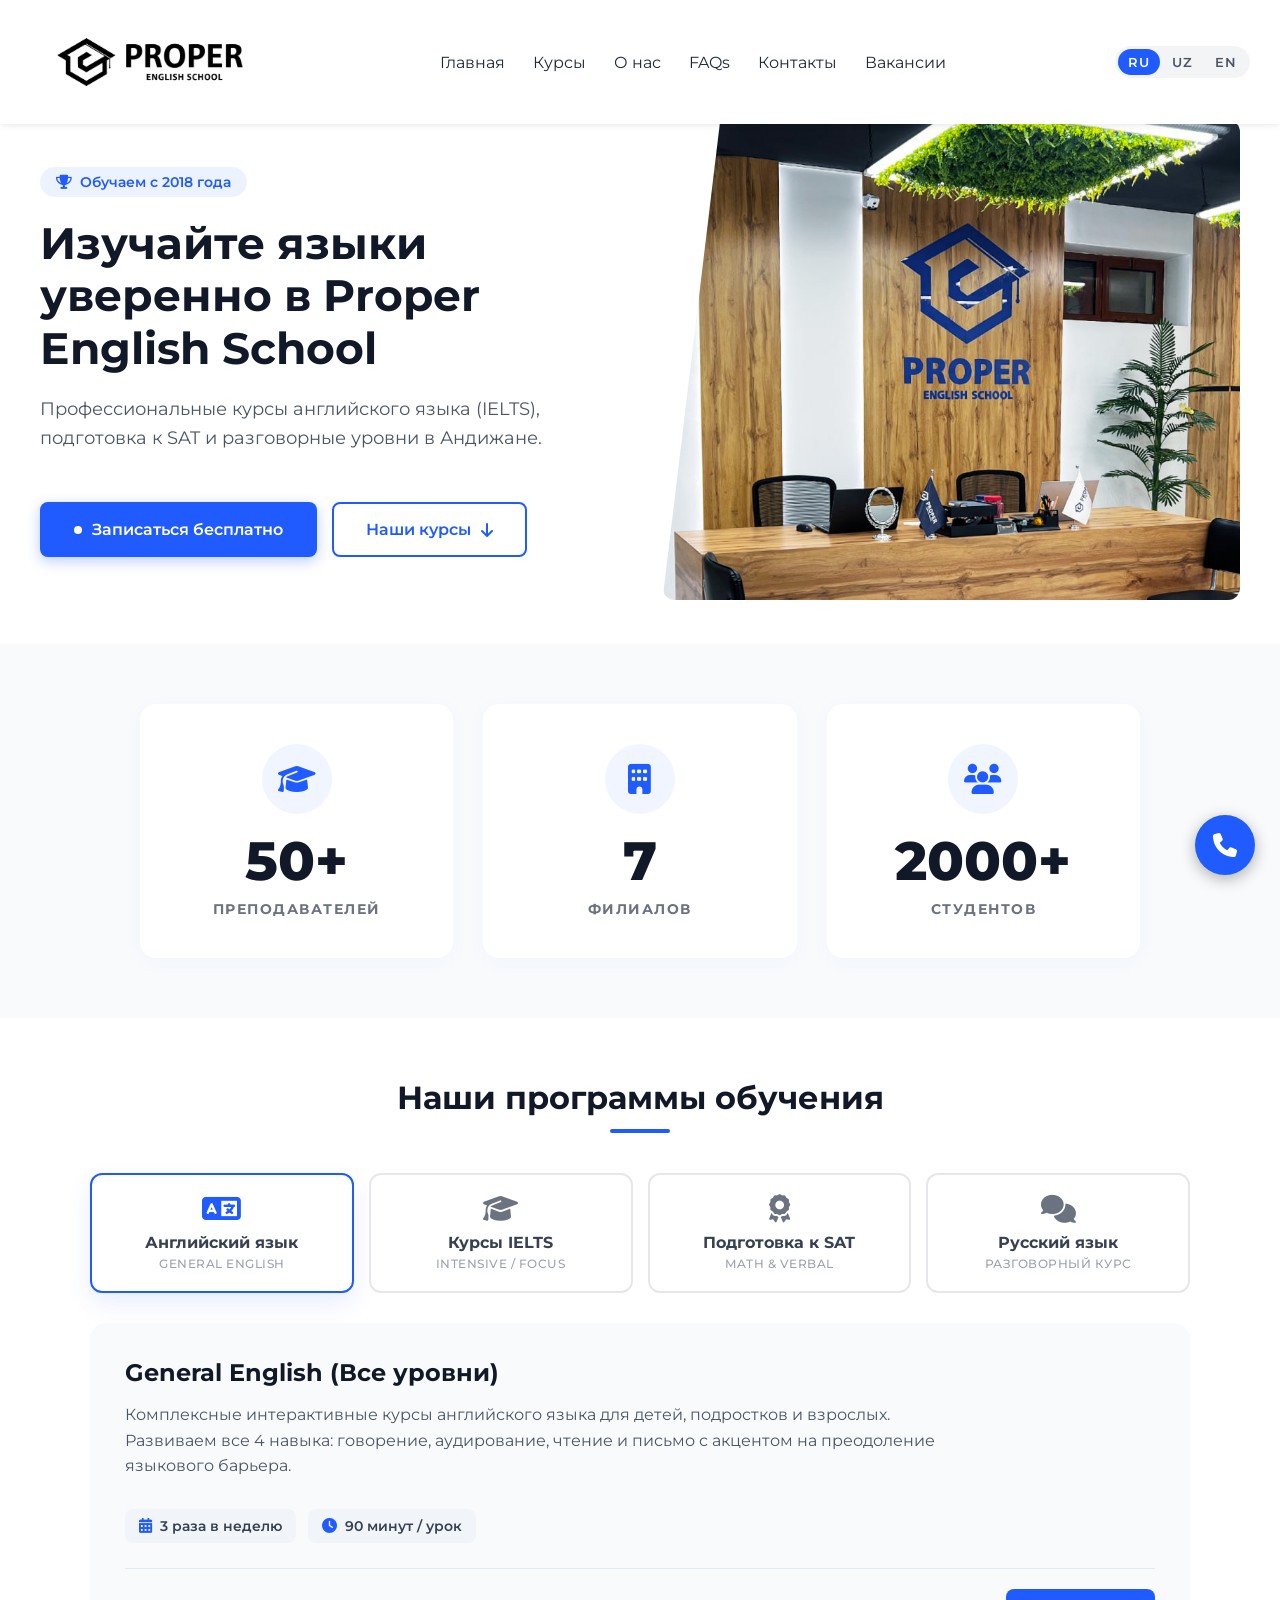
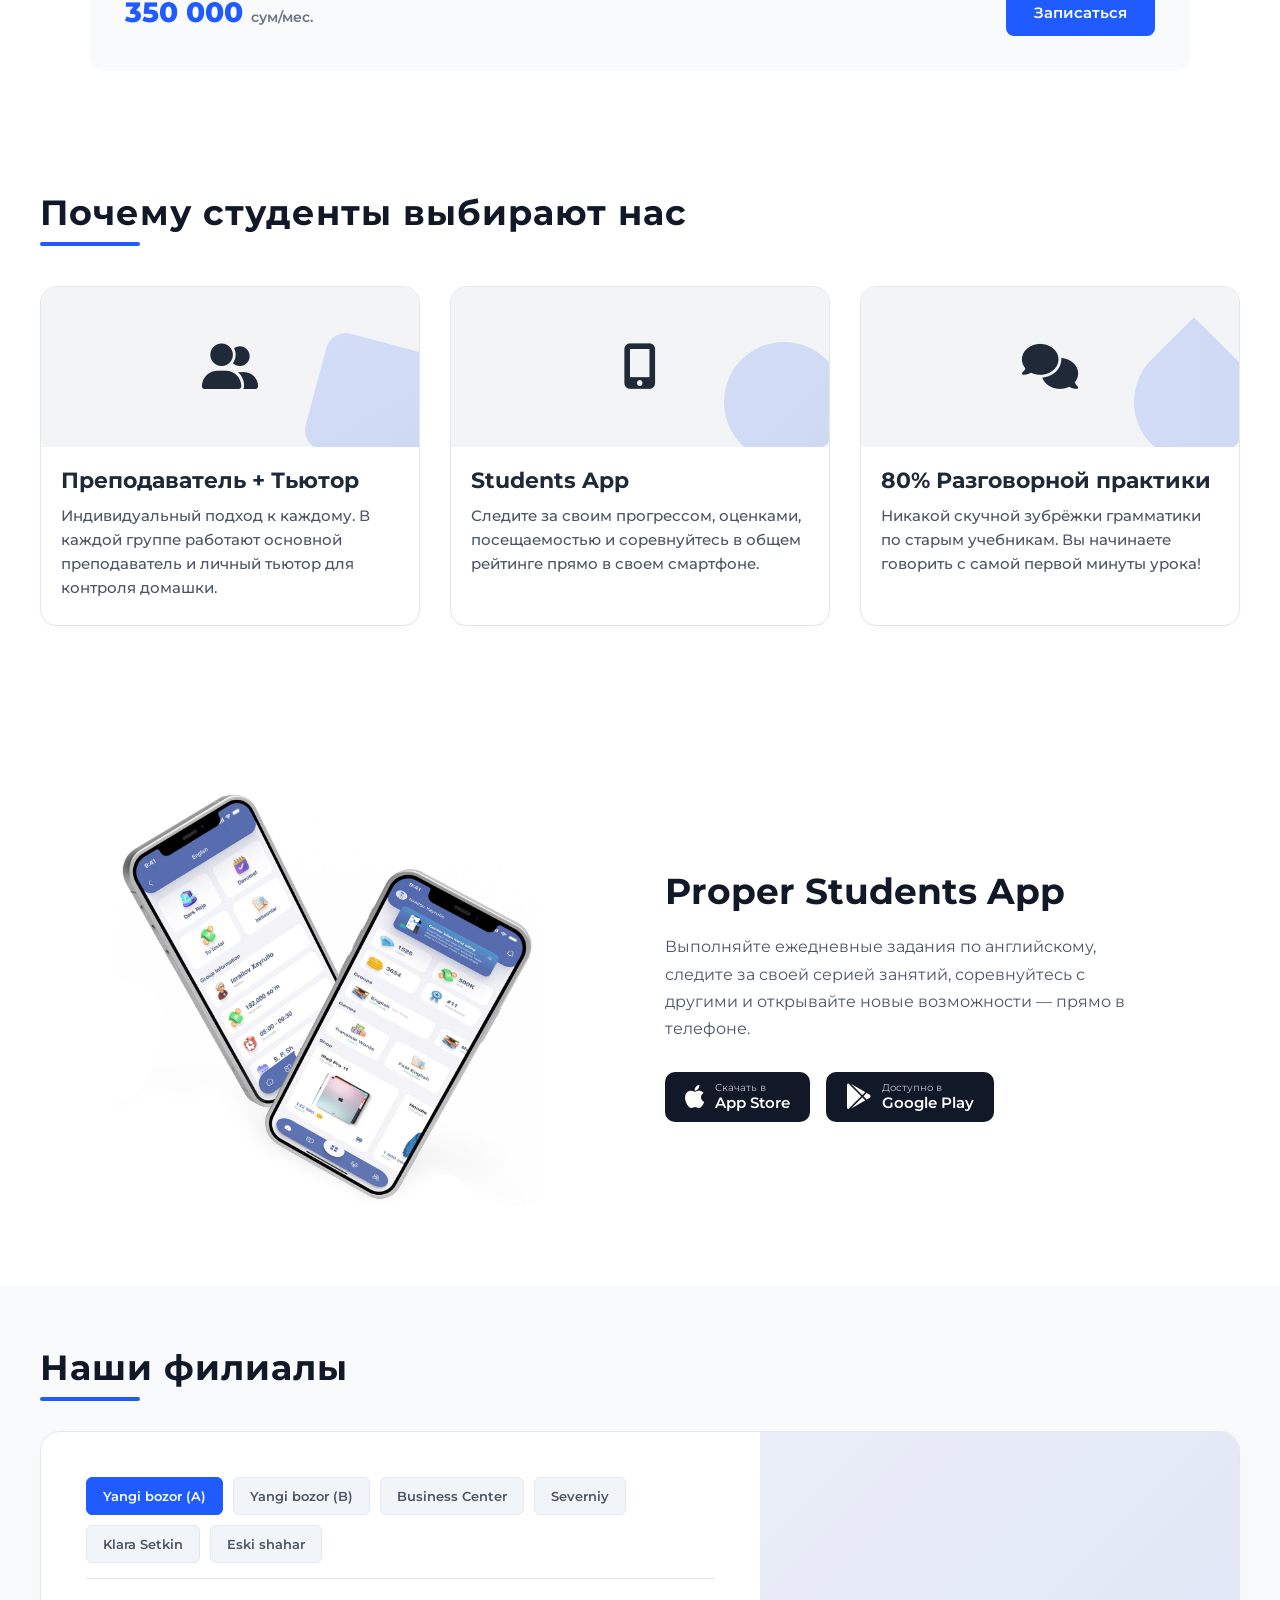
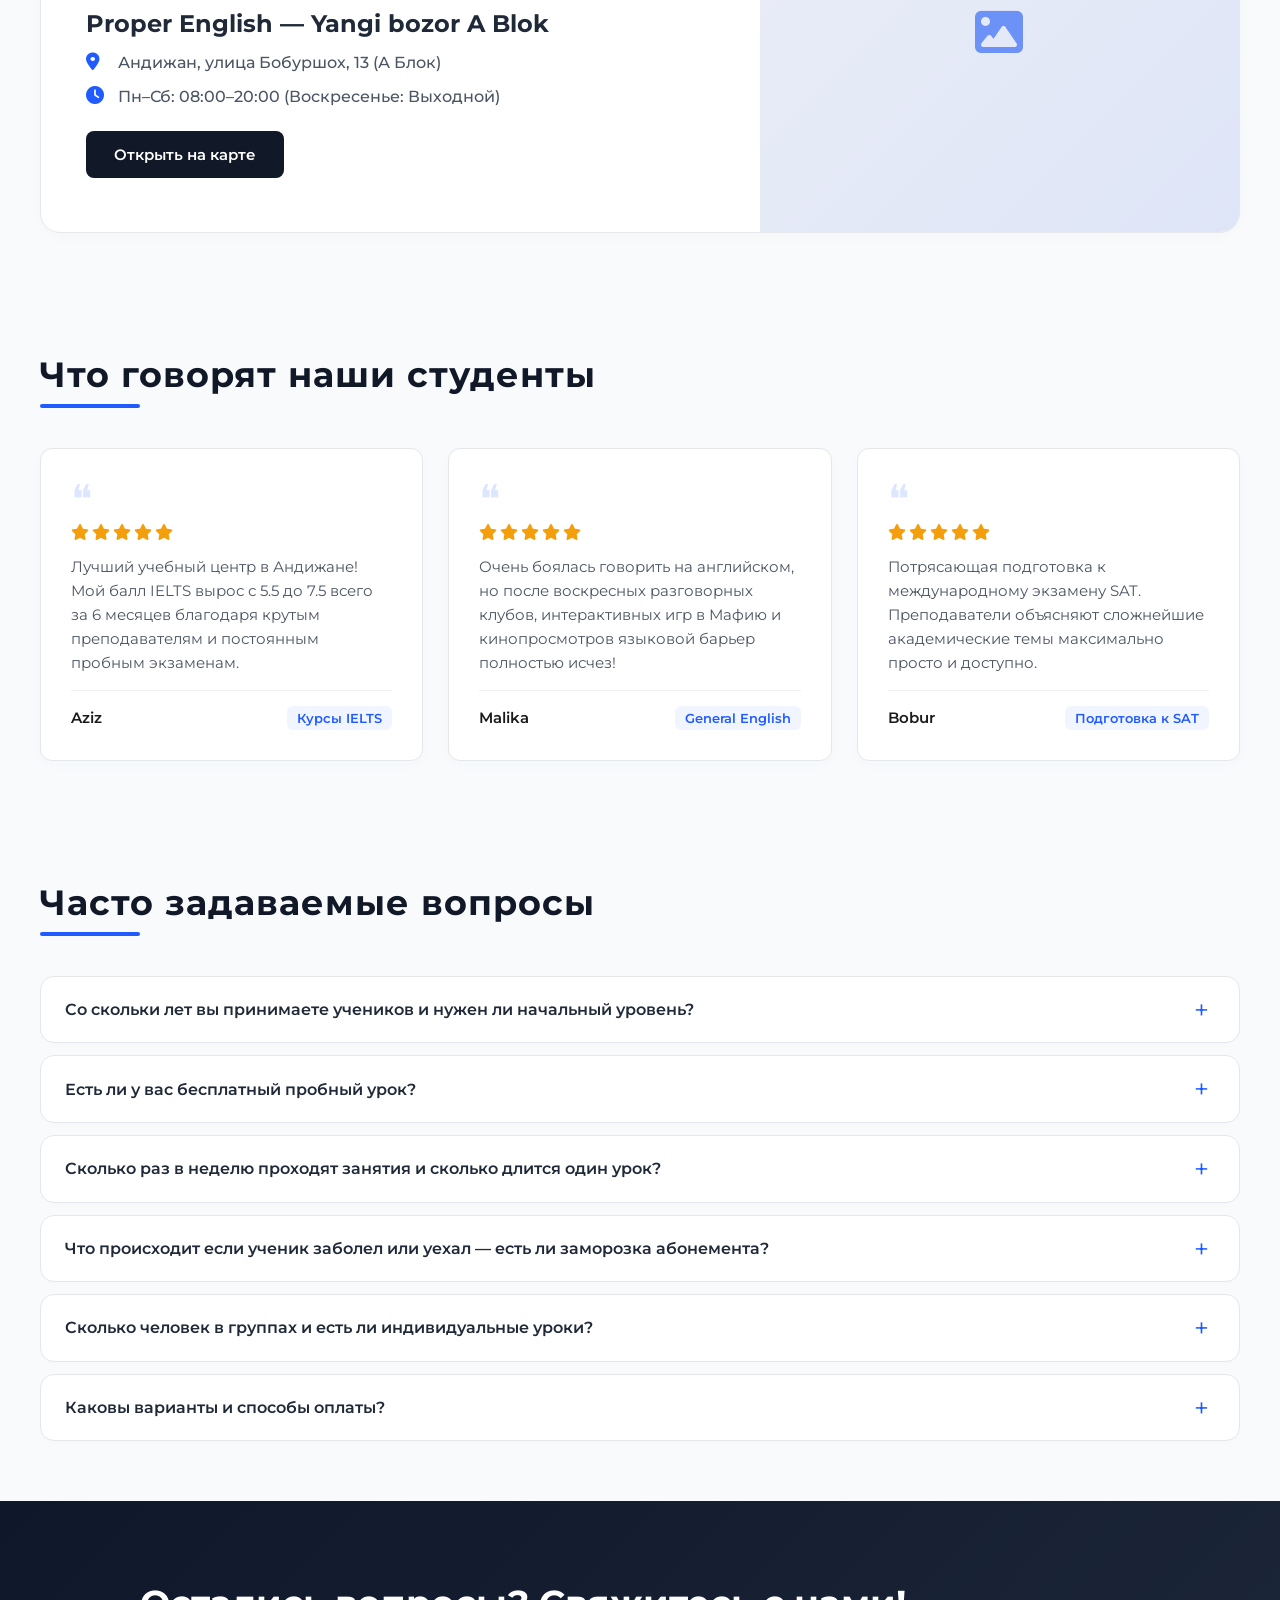
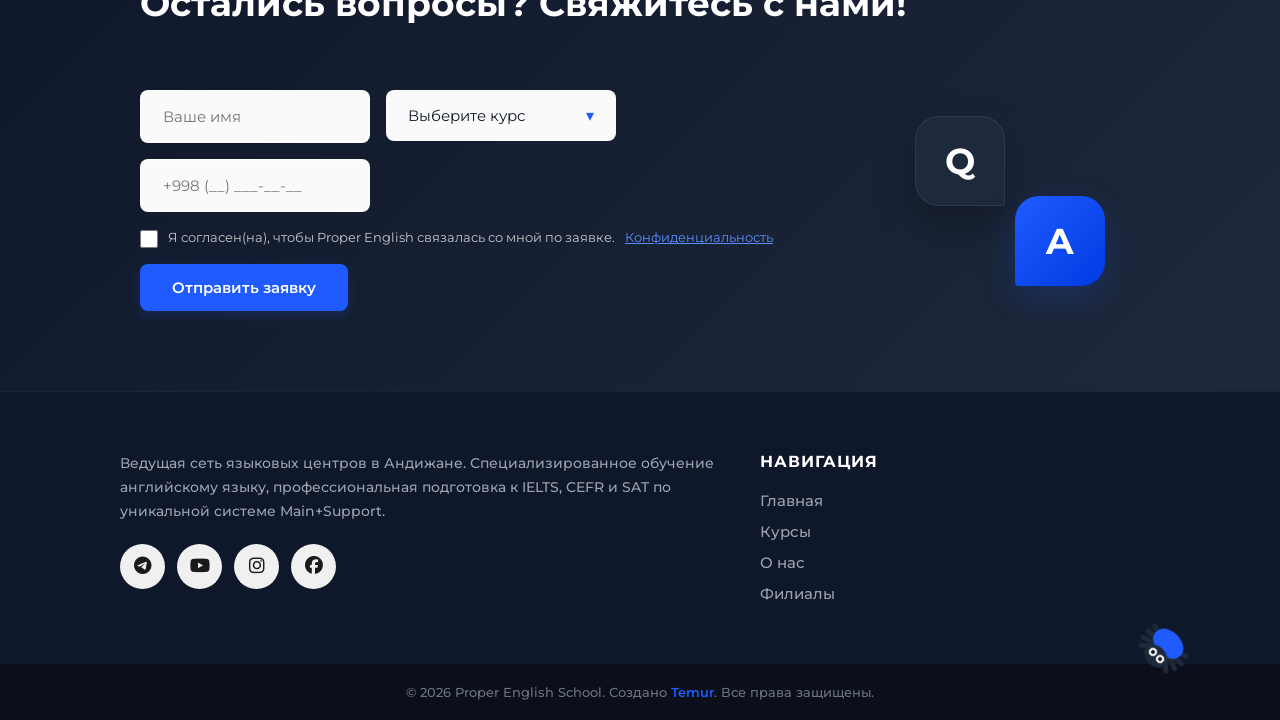
==== commit 0f298e2f: "vakansiya" ====
--- a/index.html
+++ b/index.html
@@ -28,8 +28,8 @@
 <body>
     <header class="site-header">
     
-    <a href="#" class="logo">
-         <span class="logo-proper">PROPER</span><span class="logo-school">English</span>
+       <a href="#" class="logo">
+         <img src="logo.jpg" alt="Proper English School" class="logo-img" onerror="this.style.display='none'">
     </a>
     
    
@@ -44,15 +44,23 @@
     
     <nav class="nav-menu" id="nav-menu">
         <a href="#hero-section" data-en="Home" data-ru="Главная" data-uz="Bosh sahifa">Home</a>
-        <a href="#courses-section" data-en="Courses" data-ru="Курсы" data-uz="Kurslar">Courses</a>
+        <a href="#courses-tabs-section" data-en="Courses" data-ru="Курсы" data-uz="Kurslar">Courses</a>
         <a href="#advantages-section" data-en="Why Us" data-ru="О нас" data-uz="Biz haqimizda">Why Us</a>
+        <a href="#faq-section" data-en="FAQs" data-ru="FAQs" data-uz="FAQs">FAQs</a>
         <a href="#site-footer" data-en="Contacts" data-ru="Контакты" data-uz="Aloqa">Contacts</a>
+        <a href="vacancies.html" target="_blank" rel="noopener noreferrer" class="nav-vacancy" data-en="Careers" data-ru="Вакансии" data-uz="Vakansiyalar">Вакансии</a>
         <a href="#cta-section" class="nav-cta" data-en="Book a Free Lesson" data-ru="Записаться на урок" data-uz="Darsga yozilish">Book a Free Lesson</a>
     </nav> 
 </header>
 
 <section id="hero-section">
     <div class="hero-info">
+                <span class="hero-badge">
+            <i class="fa-solid fa-trophy"></i>
+            <span data-en="Teaching since 2018"
+                  data-ru="Обучаем с 2018 года"
+                  data-uz="2018-yildan beri ta'lim beramiz">Обучаем с 2018 года</span>
+        </span>
         <h1 data-en="Achieve Your Goals Confidently with Proper English"
             data-ru="Изучайте языки уверенно в Proper English School"
             data-uz="Proper English School bilan kelajagingizni ishonch bilan quring">
@@ -66,14 +74,14 @@
         
         <div class="hero-buttons-group">
             
-            <a href="https://t.me." 
+            <a href="https://t.me/proper_school_admin" 
                class="hero-btn btn-primary" target="_blank" rel="noopener noreferrer">
                 <span class="online-dot"></span>
                 <span data-en="Book a Free Lesson" data-ru="Записаться бесплатно" data-uz="Bepul darsga yozilish">Записаться бесплатно</span>
             </a>
 
           
-            <a href="#courses-section" class="hero-btn btn-secondary">
+            <a href="#courses-tabs-section" class="hero-btn btn-secondary">
                 <span data-en="Our Courses" data-ru="Наши курсы" data-uz="Kurslarimiz">Наши курсы</span>
                 <i class="fa-solid fa-arrow-down hero-arrow-icon"></i>
             </a> 
@@ -100,16 +108,15 @@
                   data-uz="O'qituvchilar">Преподавателей</span>
         </div>
 
-        
-        <div class="stat-card">
+                <div class="stat-card">
             <div class="stat-icon-wrapper">
-                <i class="fa-solid fa-book-open stat-icon"></i>
-            </div>
-            <span class="stat-number">6+</span>
+                <i class="fa-solid fa-building stat-icon"></i>
+            </div>
+            <span class="stat-number">7</span>
             <span class="stat-label"
-                  data-en="Courses" 
-                  data-ru="Курсов"
-                  data-uz="Yo'nalishlar">Курсов</span>
+                  data-en="Branches" 
+                  data-ru="Филиалов"
+                  data-uz="Filiallar">Филиалов</span>
         </div>
 
         
@@ -181,6 +188,16 @@
                        data-uz="Bolalar, o'smirlar va kattalar uchun ingliz tili bo'yicha kompleks interaktiv kurslar. Biz til to'sig'ini engib o'tishga e'tibor qaratgan holda barcha 4 ko'nikmani rivojlantiramiz: gapirish, tinglash, o'qish va yozish.">
                        Комплексные интерактивные курсы английского языка для детей, подростков и взрослых. Развиваем все 4 навыка: говорение, аудирование, чтение и письмо с акцентом на преодоление языкового барьера.
                     </p>
+                    <div class="course-meta">
+                        <span class="course-meta-item">
+                            <i class="fa-solid fa-calendar-days"></i>
+                            <span data-en="3x per week" data-ru="3 раза в неделю" data-uz="Haftada 3 marta">3 раза в неделю</span>
+                        </span>
+                        <span class="course-meta-item">
+                            <i class="fa-solid fa-clock"></i>
+                            <span data-en="90 min / lesson" data-ru="90 минут / урок" data-uz="90 daqiqa / dars">90 минут / урок</span>
+                        </span>
+                    </div>
                     <div class="course-footer">
                         <span class="course-price">350 000 <small data-en="so'm/mo." data-ru="сум/мес." data-uz="so'm/oy">сум/мес.</small></span>
                         <a href="#cta-section" class="course-order-btn" data-en="Enroll" data-ru="Записаться" data-uz="Yozilish">Записаться</a>
@@ -197,6 +214,16 @@
                        data-uz="Universitetga kirish yoki immigratsiya uchun yuqori ball kerak bo'lganlar uchun kuchli dastur. Haqiqiy imtihon muhitidagi muntazam Mock imtihonlari, shaxsiy balli 8.0+ bo'lgan tajribali o'qituvchilardan strategiyalar tahlili.">
                        Сильная программа для тех, кому нужен высокий балл для вуза или иммиграции. Постоянные Mock-экзамены в аутентичной атмосфере, разбор лайфхаков и стратегий от опытных инструкторов с личным баллом 8.0+.
                     </p>
+                     <div class="course-meta">
+                        <span class="course-meta-item">
+                            <i class="fa-solid fa-calendar-days"></i>
+                            <span data-en="3x per week" data-ru="3 раза в неделю" data-uz="Haftada 3 marta">3 раза в неделю</span>
+                        </span>
+                        <span class="course-meta-item">
+                            <i class="fa-solid fa-clock"></i>
+                            <span data-en="90 min / lesson" data-ru="90 минут / урок" data-uz="90 daqiqa / dars">90 минут / урок</span>
+                        </span>
+                    </div>
                     <div class="course-footer">
                         <span class="course-price">350 000 <small data-en="so'm/mo." data-ru="сум/мес." data-uz="so'm/oy">сум/мес.</small></span>
                         <a href="#cta-section" class="course-order-btn" data-en="Enroll" data-ru="Записаться" data-uz="Yozilish">Записаться</a>
@@ -213,6 +240,16 @@
                        data-uz="Nufuzli xorijiy universitetlarga muvaffaqiyatli kirish va grantlarni qo'lga kiritish uchun xalqaro SAT imtihoniga ixtisoslashtirilgan tayyorgarlik. Math va Evidence-Based Reading and Writing bo'limlarining to'liq tahlili.">
                        Специализированная подготовка к международному экзамену SAT для успешного поступления в топовые зарубежные университеты и получения грантов. Полный разбор секций Math и Evidence-Based Reading and Writing.
                     </p>
+                     <div class="course-meta">
+                        <span class="course-meta-item">
+                            <i class="fa-solid fa-calendar-days"></i>
+                            <span data-en="3x per week" data-ru="3 раза в неделю" data-uz="Haftada 3 marta">3 раза в неделю</span>
+                        </span>
+                        <span class="course-meta-item">
+                            <i class="fa-solid fa-clock"></i>
+                            <span data-en="90 min / lesson" data-ru="90 минут / урок" data-uz="90 daqiqa / dars">90 минут / урок</span>
+                        </span>
+                    </div>
                     <div class="course-footer">
                         <span class="course-price">350 000 <small data-en="so'm/mo." data-ru="сум/мес." data-uz="so'm/oy">сум/мес.</small></span>
                         <a href="#cta-section" class="course-order-btn" data-en="Enroll" data-ru="Записаться" data-uz="Yozilish">Записаться</a>
@@ -220,7 +257,7 @@
                 </div>
             </div>
 
-            <!-- Контент 4: Русский -->
+            
             <div class="tab-content-item content-russian">
                 <div class="course-detail-card">
                     <h3 data-en="Effective Russian Language" data-ru="Эффективный русский язык" data-uz="Samarali rus tili kursi">Эффективный русский язык</h3>
@@ -229,6 +266,16 @@
                        data-uz="Bolalar va kattalar uchun rus tili amaliy so'zlashuv kursi. Dastur kundalik hayotda erkin muloqot qilish, savodli yozish, so'z boyligini kengaytirish va talaffuzni to'g'rilashga qaratilgan.">
                        Практический разговорный курс русского языка для детей и взрослых. Программа направлена на свободное общение в повседневной жизни, грамотное письмо, расширение словарного запаса и коррекцию произношения.
                     </p>
+                     <div class="course-meta">
+                        <span class="course-meta-item">
+                            <i class="fa-solid fa-calendar-days"></i>
+                            <span data-en="3x per week" data-ru="3 раза в неделю" data-uz="Haftada 3 marta">3 раза в неделю</span>
+                        </span>
+                        <span class="course-meta-item">
+                            <i class="fa-solid fa-clock"></i>
+                            <span data-en="90 min / lesson" data-ru="90 минут / урок" data-uz="90 daqiqa / dars">90 минут / урок</span>
+                        </span>
+                    </div>
                     <div class="course-footer">
                         <span class="course-price">350 000 <small data-en="so'm/mo." data-ru="сум/мес." data-uz="so'm/oy">сум/мес.</small></span>
                         <a href="#cta-section" class="course-order-btn" data-en="Enroll" data-ru="Записаться" data-uz="Yozilish">Записаться</a>
@@ -296,6 +343,40 @@
 
     </div>
 </section>
+
+
+<section id="app-section">
+    <div class="app-media">
+        <img src="img2.jpg" alt="Proper Students App" class="app-phone-img" loading="lazy" onerror="this.style.display='none'">
+    </div>
+    <div class="app-content">
+        <h2 class="app-title"
+            data-en="Proper Students App"
+            data-ru="Proper Students App"
+            data-uz="Proper Students App">Proper Students App</h2>
+        <p class="app-desc"
+           data-en="Do your daily English tasks, keep your streak going, compete with others and unlock even more features — right from your phone."
+           data-ru="Выполняйте ежедневные задания по английскому, следите за своей серией занятий, соревнуйтесь с другими и открывайте новые возможности — прямо в телефоне."
+           data-uz="Har kuni ingliz tili vazifalarini bajaring, uzluksizligingizni saqlang, boshqalar bilan raqobatlashing va yana ko'plab imkoniyatlarga ega bo'ling — telefoningiz orqali.">Выполняйте ежедневные задания по английскому, следите за своей серией занятий, соревнуйтесь с другими и открывайте новые возможности — прямо в телефоне.</p>
+        <div class="app-store-badges">
+            <a href="https://apps.apple.com/us/app/proper-student/id6698889385" target="_blank" rel="noopener noreferrer" class="store-badge">
+                <i class="fa-brands fa-apple"></i>
+                <span>
+                    <small data-en="Download on the" data-ru="Скачать в" data-uz="Yuklab oling">Скачать в</small>
+                    <strong>App Store</strong>
+                </span>
+            </a>
+            <a href="https://play.google.com/store/apps/details?id=uz.urfan.media.proper_student" target="_blank" rel="noopener noreferrer" class="store-badge">
+                <i class="fa-brands fa-google-play"></i>
+                <span>
+                    <small data-en="Get it on" data-ru="Доступно в" data-uz="Mavjud">Доступно в</small>
+                    <strong>Google Play</strong>
+                </span>
+            </a>
+        </div>
+    </div>
+</section>
+
 
 <section id="branches-section" class="branches-section">
     <h2 data-en="Our Branches" 
@@ -663,9 +744,21 @@
                 </div>
                 <input type="hidden" id="form-course" required>
             </div>
-            <input type="tel" id="form-phone" placeholder="+998 (__) ___-__-__" required>
+                       <input type="tel" id="form-phone" placeholder="+998 (__) ___-__-__" required>
+
+            <label class="cta-consent" id="cta-consent" for="form-consent">
+                <input type="checkbox" id="form-consent">
+                <span data-en="I agree that Proper English may contact me about my application."
+                      data-ru="Я согласен(на), чтобы Proper English связалась со мной по заявке."
+                      data-uz="Proper English ariza yuzasidan men bilan bog'lanishiga roziman.">Я согласен(на), чтобы Proper English связалась со мной по заявке.</span>
+                <a href="#" target="_blank" class="cta-consent-link"
+                   data-en="Privacy Policy"
+                   data-ru="Конфиденциальность"
+                   data-uz="Maxfiylik siyosati">Конфиденциальность</a>
+            </label>
             
             <button type="submit" class="cta-btn">
+            
                 <span data-en="Send Application"
                       data-ru="Отправить заявку"
                       data-uz="Ariza yuborish">Отправить заявку</span>
@@ -732,9 +825,6 @@
 <footer id="site-footer">
     <div class="footer-main">
         <div class="footer-col footer-brand">
-            <a href="#" class="footer-logo">
-                <span class="logo-proper">Proper</span><span class="logo-english">English</span><span class="logo-school">School</span>
-            </a>
             <p class="footer-desc"
                data-en="Leading network of language centers in Andijan. Specialized in intensive English, professional IELTS/CEFR and SAT preparation with a unique Main+Support teacher system."
                data-ru="Ведущая сеть языковых центров в Андижане. Специализированное обучение английскому языку, профессиональная подготовка к IELTS, CEFR и SAT по уникальной системе Main+Support."
@@ -742,16 +832,17 @@
                Ведущая сеть языковых центров в Андижане. Специализированное обучение английскому языку, профессиональная подготовка к IELTS, CEFR и SAT по уникальной системе Main+Support.
             </p>
             <div class="social-icons">
-                <a href="https://t.me" target="_blank" rel="noopener noreferrer" aria-label="Telegram"><i class="fa-brands fa-telegram"></i></a>
-                <a href="https://youtube.com" target="_blank" rel="noopener noreferrer" aria-label="YouTube"><i class="fa-brands fa-youtube"></i></a>
-                <a href="https://instagram.com" target="_blank" rel="noopener noreferrer" aria-label="Instagram"><i class="fa-brands fa-instagram"></i></a>
+                <a href="https://t.me/ProperEnglishSchool" target="_blank" rel="noopener noreferrer" aria-label="Telegram"><i class="fa-brands fa-telegram"></i></a>
+                <a href="https://youtube.com/@properenglishschool" target="_blank" rel="noopener noreferrer" aria-label="YouTube"><i class="fa-brands fa-youtube"></i></a>
+                <a href="https://instagram.com/properenglishschool?igshid=YmMyMTA2M2Y%3D" target="_blank" rel="noopener noreferrer" aria-label="Instagram"><i class="fa-brands fa-instagram"></i></a>
+                <a href="https://facebook.com/properenglishschool" target="_blank" rel="noopener noreferrer" aria-label="Facebook"><i class="fa-brands fa-facebook"></i></a>
             </div>
         </div>
         <div class="footer-col footer-nav">
             <h4 data-en="Navigation" data-ru="Навигация" data-uz="Navigatsiya">Navigation</h4>
             <ul>
                 <li><a href="#hero-section" data-en="Home" data-ru="Главная" data-uz="Bosh sahifa">Home</a></li>
-                <li><a href="#courses-section" data-en="Courses" data-ru="Курсы" data-uz="Kurslar">Courses</a></li>
+                <li><a href="#courses-tabs-section" data-en="Courses" data-ru="Курсы" data-uz="Kurslar">Courses</a></li>
                 <li><a href="#advantages-section" data-en="Why Us" data-ru="О нас" data-uz="Biz haqimizda">Why Us</a></li>
                 <li><a href="#branches-section" data-en="Branches" data-ru="Филиалы" data-uz="Filiallar">Branches</a></li>
             </ul>
@@ -773,13 +864,13 @@
         <div class="spider-eye eye-right"></div>
     </div>
 </div>
-        <p>© 2026 Proper English School. <span data-en="Created by" data-ru="Создано" data-uz="Yaratuvchi">Created by</span> <a href="https://t.me" target="_blank" rel="noopener noreferrer" class="footer-tim">Temur</a>. <span data-en="All rights reserved." data-ru="Все права защищены." data-uz="Barcha huquqlar himoyalangan.">All rights reserved.</span></p>
+        <p>© 2026 Proper English School. <span data-en="Created by" data-ru="Создано" data-uz="Yaratuvchi">Created by</span> <a href="https://t.me/KayumovTemur" target="_blank" rel="noopener noreferrer" class="footer-tim">Temur</a>. <span data-en="All rights reserved." data-ru="Все права защищены." data-uz="Barcha huquqlar himoyalangan.">All rights reserved.</span></p>
     </div>
 </footer>
 
 
 
 <script src="script.js"></script>
-<a href="tel:+998975820200" class="floating-call-btn" aria-label="Call us"><i class="fa-solid fa-phone"></i></a>
+<a href="tel:+998552027070" class="floating-call-btn" aria-label="Call us"><i class="fa-solid fa-phone"></i></a>
 </body>
 </html>
--- a/style.css
+++ b/style.css
@@ -3,6 +3,9 @@
     padding: 0;
     box-sizing: border-box;
 }
+:root { 
+    --header-h: 80px; 
+}
 ::-webkit-scrollbar{
     width: 8px;
 }
@@ -17,17 +20,17 @@
     background: #003BE3; 
 }
 ::selection{
-    background-color: #1F5BFF;
-    color: white;
+    background-color: rgba(31, 91, 255, 0.08);
+    color: #1F5BFF;
 }
 ::-moz-selection{
-     background-color: #1F5BFF;
-    color: white;
+      background-color: rgba(31, 91, 255, 0.08);
+    color: #1F5BFF;
 }
 html{
     scroll-behavior: smooth;
     overflow-x: hidden;
-     scroll-padding-top: 90px;
+    scroll-padding-top: calc(var(--header-h) + 10px);
 }
 body{
     font-family: 'Montserrat', sans-serif;
@@ -48,28 +51,34 @@
      max-width: 100vw;
      overflow: hidden;
      z-index: 100;
-   background-color:  rgba(255, 255, 255, 0.85); 
+     background-color: white;
+   /* background-color:  rgba(255, 255, 255, 0.97);  */
    backdrop-filter: blur(10px);
    -webkit-backdrop-filter: blur(10px);
     align-items: center;
     gap: 10px;
-    padding: 15px 30px;
+    padding: 12px 30px;
     box-shadow: 0 4px 6px -1px rgba(0, 0, 0, 0.05), 0 2px 4px -1px rgba(0, 0, 0, 0.03);
 }
 .logo{
     width: max-content;
     font-family: 'montserrat', sans-serif;
-    font-size: 30px;
-    letter-spacing: 2px;
+    font-size: 25px;
+    letter-spacing: 1px;
     font-weight: 700;
     display: flex;
     text-align: center;
     align-items: center;
-    padding: 5px;
+    padding: 0px;
     gap: 5px;
     text-decoration: none;
     user-select: none;
 }
+.logo-img {
+    height: 100px;
+    width: auto;
+    mix-blend-mode: multiply;
+}
 .logo-proper {
     color: #1F5BFF; 
 }
@@ -80,7 +89,7 @@
     display: flex;
     flex-direction: row; 
     align-items: center; 
-    gap: 15px; 
+    gap: 4px; 
     border: none; 
     order: 2;
     flex: 1;
@@ -88,9 +97,10 @@
 }
 .nav-menu a{
     color: #1f2937;
-    font-size: 18px;
+    font-size: 16px;
     font-family:'Montserrat', sans-serif;
-    padding: 8px 16px;
+    padding: 8px 12px;
+    white-space: nowrap;
     border-radius: 8px;
     transition: all 0.3s ease;
 }
@@ -101,6 +111,7 @@
 .nav-menu a.nav-cta {
     display: none;
 }
+
 .hamburger {
     display: none;
     background: none;
@@ -117,6 +128,7 @@
     background-color: white;
     padding: 40px;
     margin-top: 85px;
+    margin-top: var(--header-h);
     gap: 45px;
     align-items: center;
 }
@@ -127,6 +139,19 @@
     justify-content: center;
     flex-direction: column;
     gap: 20px;
+}
+.hero-badge {
+    display: inline-flex;
+    align-items: center;
+    background: rgba(31, 91, 255, 0.08);
+    color: #1F5BFF;
+    font-family: 'Montserrat', sans-serif;
+    font-weight: 600;
+    font-size: 14px;
+    gap: 8px;
+    padding: 6px 16px;
+    border-radius: 999px;
+    width: max-content;
 }
 .hero-info h1 {
     font-size: 44px;
@@ -466,7 +491,30 @@
     flex-wrap: wrap;
     gap: 15px;
 }
-
+.course-meta {
+    display: flex;
+    flex-wrap: wrap;
+    gap: 12px;
+    margin-bottom: 25px;
+}
+
+.course-meta-item {
+    display: inline-flex;
+    align-items: center;
+    gap: 8px;
+    background: #f1f5f9;
+    color: #374151;
+    font-family: 'Montserrat', sans-serif;
+    font-size: 14px;
+    font-weight: 600;
+    padding: 8px 14px;
+    border-radius: 8px;
+}
+
+.course-meta-item i {
+    color: #1F5BFF;
+    font-size: 15px;
+}
 .course-price {
     font-family: 'Montserrat', sans-serif;
     font-size: 28px;
@@ -629,7 +677,88 @@
     line-height: 1.6;
     padding: 0 20px 25px; 
 }
-
+#app-section {
+    display: grid;
+    grid-template-columns: 1fr 1fr;
+    align-items: center;
+    gap: 50px;
+    padding: 80px 40px;
+    background: white;
+}
+
+.app-media {
+    display: flex;
+    justify-content: center;
+}
+
+.app-phone-img {
+    max-width: 100%;
+    width: 420px;
+    height: auto;
+    user-select: none;
+}
+
+.app-content h2.app-title {
+    font-family: 'Montserrat', sans-serif;
+    font-weight: 700;
+    font-size: 36px;
+    color: #111827;
+    margin-bottom: 20px;
+}
+
+.app-desc {
+    font-family: 'Montserrat', sans-serif;
+    font-size: 16px;
+    color: #4b5563;
+    line-height: 1.7;
+    margin-bottom: 30px;
+    max-width: 480px;
+}
+
+.app-store-badges {
+    display: flex;
+    gap: 16px;
+    flex-wrap: wrap;
+}
+
+.store-badge {
+    display: flex;
+    align-items: center;
+    gap: 10px;
+    background: #111827;
+    color: #ffffff;
+    padding: 10px 20px;
+    border-radius: 10px;
+    text-decoration: none;
+    transition: all 0.3s ease;
+}
+
+.store-badge:hover {
+    background: #000000;
+    transform: translateY(-2px);
+}
+
+.store-badge i {
+    font-size: 26px;
+}
+
+.store-badge span {
+    display: flex;
+    flex-direction: column;
+    line-height: 1.2;
+    font-family: 'Montserrat', sans-serif;
+}
+
+.store-badge small {
+    font-size: 10px;
+    font-weight: 400;
+    color: rgba(255, 255, 255, 0.75);
+}
+
+.store-badge strong {
+    font-size: 15px;
+    font-weight: 600;
+}
 #reviews-section{
     display: grid;
     grid-template-rows: auto auto;
@@ -719,6 +848,8 @@
     align-items: center;
     justify-content: space-between;
     padding-top: 15px;
+    gap: 8px;
+    flex-wrap: wrap;
     border-top: 1px solid #f0f0f0;
     margin-top: auto;
 }
@@ -769,23 +900,22 @@
 .footer-logo {
     display: flex;
     align-items: center;
-    gap: 0px;
+    gap: 5px;
     margin-bottom: 15px;
     text-decoration: none;
-}
-
-.footer-logo .logo-i, .footer-logo .logo-academy {
-    color: #1F5BFF;
     font-family: 'Montserrat', sans-serif;
     font-size: 26px;
     font-weight: 700;
-}
-
-.footer-logo .logo-teacher {
-    color: #ffffff; 
-    font-family: 'Montserrat', sans-serif;
-    font-size: 26px;
-    font-weight: 700;
+    letter-spacing: 1px;
+}
+
+.footer-logo .logo-proper {
+    color: #1F5BFF;
+}
+
+.footer-logo .logo-english,
+.footer-logo .logo-school {
+    color: #ffffff;
 }
 
 .footer-desc {
@@ -1383,7 +1513,41 @@
     border: 2px solid #ef4444;
     outline: none;
 }
-
+.cta-consent {
+    display: flex;
+    align-items: flex-start;
+    gap: 10px;
+    flex-basis: 100%;
+    font-family: 'Montserrat', sans-serif;
+    font-size: 13px;
+    color: rgba(255, 255, 255, 0.75);
+    line-height: 1.4;
+    cursor: pointer;
+}
+
+.cta-consent input[type="checkbox"] {
+    width: 18px;
+    height: 18px;
+    flex-shrink: 0;
+    margin-top: 2px;
+    accent-color: #1F5BFF;
+    cursor: pointer;
+}
+
+.cta-consent-link {
+    color: #5B8DFF;
+    text-decoration: underline;
+    white-space: nowrap;
+}
+
+.cta-consent-link:hover {
+    color: #ffffff;
+}
+
+.cta-consent.error span,
+.cta-consent.error .cta-consent-link {
+    color: #ef4444;
+}
 .cta-btn {
     padding: 14px 32px;
     background: #1F5BFF; 
@@ -1661,8 +1825,159 @@
     border-top: 1px solid #f3f4f6;
     padding-top: 16px;
 }
-
- @media (max-width: 1024px) {
+.footer-logo-img {
+    height: 70px;
+    filter: invert(1);
+    mix-blend-mode: multiply;
+}
+#vacancies-section {
+    max-width: 1200px;
+    margin: 0 auto;
+    padding: 140px 40px 80px;
+}
+
+.vacancies-title {
+    font-family: 'Montserrat', sans-serif;
+    font-weight: 700;
+    font-size: 38px;
+    color: #111827;
+    text-align: center;
+    margin-bottom: 10px;
+}
+
+.vacancies-subtitle {
+    font-family: 'Montserrat', sans-serif;
+    font-size: 16px;
+    color: #6b7280;
+    text-align: center;
+    margin-bottom: 50px;
+}
+
+.vacancies-grid {
+    display: grid;
+    grid-template-columns: repeat(3, 1fr);
+    gap: 24px;
+}
+
+.vacancy-card {
+    border: 1px solid #e2e8f0;
+    border-radius: 16px;
+    overflow: hidden;
+    background: #ffffff;
+    transition: all 0.7s ease;
+}
+.vacancy-card:hover{
+    background-color: #1F5BFF;
+}
+.vacancy-card:hover .vacancy-arrow{
+    color: #111827;
+    transition: all 0.3s ease;
+}
+.vacancy-card-header {
+    width: 100%;
+    display: flex;
+    flex-direction: column;
+    align-items: stretch;
+    gap: 14px;
+    background: none;
+    border: none;
+    cursor: pointer;
+    padding: 20px;
+    text-align: left;
+    font-family: 'Montserrat', sans-serif;
+}
+
+.vacancy-card-media {
+    width: 100%;
+    height: 160px;
+    background: #f1f5f9;
+    border-radius: 10px;
+    display: flex;
+    align-items: center;
+    justify-content: center;
+    overflow: hidden;
+}
+.vacancy-card-media img {
+    width: auto;
+    height: 100%;
+    object-fit: cover;
+}
+
+.vacancy-card-title-row {
+    display: flex;
+    align-items: center;
+    gap: 14px;
+}
+
+.vacancy-card-header h3 {
+    flex: 1;
+    font-size: 17px;
+    font-weight: 700;
+    color: black;
+    margin: 0;
+}
+
+.vacancy-arrow {
+    color: #1F5BFF;
+    transition: transform 0.3s ease;
+}
+
+.vacancy-card.open .vacancy-arrow {
+    transform: rotate(180deg);
+}
+
+.vacancy-card-body {
+    max-height: 0;
+    overflow: hidden;
+    transition: max-height 0.3s ease;
+    padding: 0 20px;
+}
+
+.vacancy-card.open .vacancy-card-body {
+    max-height: 400px;
+    padding: 0 20px 20px;
+}
+
+.vacancy-card-body p {
+    font-family: 'Montserrat', sans-serif;
+    font-size: 14px;
+    color: #4b5563;
+    line-height: 1.6;
+    margin-bottom: 16px;
+}
+
+.vacancy-apply-btn {
+    display: inline-flex;
+    align-items: center;
+    gap: 8px;
+    background: #111827;
+    color: #ffffff;
+    font-family: 'Montserrat', sans-serif;
+    font-weight: 600;
+    font-size: 14px;
+    padding: 10px 18px;
+    border-radius: 8px;
+    text-decoration: none;
+    transition: all 0.3s ease;
+}
+
+.vacancy-apply-btn:hover {
+    background: #111827a8;
+    transform: scale(1.05);
+}
+
+@media (max-width: 768px) {
+    #vacancies-section {
+        padding: 110px 20px 50px;
+    }
+    .vacancies-grid {
+        grid-template-columns: 1fr;
+    }
+    .vacancies-title {
+        font-size: 28px;
+    }
+}
+ /* @media (max-width: 1024px) {
     .courses-grid {
         grid-template-columns: 1fr 1fr;
     }
@@ -1840,7 +2155,28 @@
         height: 300px;
         clip-path: polygon(0% 10%, 100% 0%, 100% 100%, 0% 100%); 
     }
-
+    #app-section {
+        grid-template-columns: 1fr;
+        padding: 50px 20px;
+        text-align: center;
+        gap: 30px;
+    }
+
+    .app-media {
+        order: -1;
+    }
+
+    .app-phone-img {
+        width: 260px;
+    }
+
+    .app-desc {
+        max-width: 100%;
+    }
+
+    .app-store-badges {
+        justify-content: center;
+    }
     .stats-grid {
         grid-template-columns: 1fr;
         gap: 15px;
@@ -2133,4 +2469,245 @@
     transform: scale(0.85);
     transform-origin: bottom left;
 }
-} +}  */
+  
+@media (max-width: 1200px) {
+    :root { --header-h: 60px; }
+
+    .site-header {
+        flex-wrap: wrap;
+        justify-content: space-between;
+        gap: 0 12px;
+        padding: 8px 20px;
+        max-height: 100vh;
+        max-height: 100dvh;
+        overflow-x: hidden;
+        overflow-y: auto;
+    }
+
+    .logo { margin-right: auto; }
+    .logo .logo-img { height: 44px; }
+
+    .lang-toggle { order: 0; }
+
+    .hamburger {
+        display: flex;
+        align-items: center;
+        justify-content: center;
+        order: 1;
+        font-size: 26px;
+        padding: 4px 8px;
+    }
+
+    .nav-menu {
+        display: none;
+        order: 3;
+        flex: 0 0 100%;
+        width: 100%;
+        flex-direction: column;
+        align-items: stretch;
+        gap: 4px;
+    }
+    .nav-menu.open {
+        display: flex;
+        padding: 12px 0 8px;
+    }
+
+    .nav-menu a {
+        display: block;
+        text-align: center;
+        font-size: 16px;
+        font-weight: 600;
+        padding: 12px 16px;
+    }
+    .nav-menu a.nav-cta {
+        display: block;
+        margin-top: 6px;
+        background: #1F5BFF;
+        color: #fff;
+        font-weight: 700;
+        box-shadow: 0 4px 12px rgba(31, 91, 255, 0.25);
+    }
+    .nav-menu a.nav-cta:hover {
+        background: #003BE3;
+        color: #fff;
+    }
+}
+@media (max-width: 1024px) {
+    #hero-section { padding: 30px; gap: 30px; }
+    .hero-info h1 { font-size: 36px; }
+    .hero-image img { height: 380px; }
+
+    .tabs-nav { grid-template-columns: repeat(2, 1fr); }
+
+    .stat-card { padding: 30px 16px; }
+    .stat-number { font-size: 44px; }
+    .stat-label { font-size: 12px; letter-spacing: 1px; }
+
+    .reviews-grid { gap: 16px; }
+    .review-card { padding: 22px; }
+
+    #app-section { gap: 30px; padding: 60px 30px; }
+    .app-phone-img { width: 340px; }
+
+    .footer-main { padding: 50px 40px; }
+}
+
+@media (max-width: 900px) {
+    #hero-section { grid-template-columns: 1fr; }
+    .hero-info { align-items: center; text-align: center; }
+    .hero-buttons-group { justify-content: center; }
+    .hero-image img {
+        height: 320px;
+        clip-path: polygon(0% 8%, 100% 0%, 100% 100%, 0% 100%);
+    }
+
+    .reviews-grid { grid-template-columns: 1fr; }
+
+    .branch-single-card { grid-template-columns: 1fr; }
+    .branch-photo { min-height: 260px; }
+
+    #app-section { grid-template-columns: 1fr; text-align: center; }
+    .app-media { order: -1; }
+    .app-desc { max-width: 100%; margin-left: auto; margin-right: auto; }
+    .app-store-badges { justify-content: center; }
+
+    .footer-main { grid-template-columns: 1fr; }
+}
+
+@media (max-width: 768px) {
+    .site-header { padding: 8px 14px; }
+    .logo .logo-img { height: 40px; }
+    .lang-btn { font-size: 11px; padding: 5px 8px; }
+
+    
+    #hero-section { padding: 28px 16px 36px; }
+    .hero-info h1 { font-size: 30px; }
+    .hero-info p { font-size: 16px; }
+    .hero-buttons-group {
+        flex-direction: column;
+        width: 100%;
+        max-width: 420px;
+        gap: 12px;
+        margin-top: 8px;
+    }
+    .hero-btn { width: 100%; margin-top: 0; padding: 15px 20px; }
+    .hero-image img { height: 260px; }
+
+   
+    #stats-section,
+    #courses-tabs-section,
+    #advantages-section,
+    .branches-section,
+    #reviews-section,
+    #app-section { padding: 40px 16px; }
+    #faq-section { padding: 44px 16px; }
+
+    
+    .section-title,
+    .advantages-title,
+    .reviews-title,
+    .branches-section h2,
+    .faq-title,
+    .app-content h2.app-title {
+        font-size: 26px;
+        line-height: 1.25;
+        letter-spacing: 0;
+    }
+    .advantages-title,
+    .reviews-title,
+    .branches-section h2,
+    .faq-title { margin: 0 0 24px; }
+    .section-title-wrapper { margin-bottom: 24px; }
+
+    
+    .stats-grid { grid-template-columns: 1fr; gap: 12px; }
+    .stat-card { padding: 22px 20px; }
+    .stat-icon-wrapper { width: 56px; height: 56px; margin-bottom: 12px; }
+    .stat-icon { font-size: 24px; }
+    .stat-number { font-size: 36px; }
+    .stat-label { margin-top: 8px; }
+
+    
+    .tabs-nav { grid-template-columns: 1fr 1fr; gap: 10px; margin-bottom: 20px; }
+    .tab-nav-item { padding: 14px 8px; }
+    .tab-nav-item .tab-icon { font-size: 22px; margin-bottom: 6px; }
+    .tab-label-text { font-size: 14px; }
+    .tab-subtext { font-size: 10px; text-align: center; }
+    .tabs-content-wrapper { padding: 22px 18px; }
+    .course-detail-card h3 { font-size: 20px; }
+    .course-detail-card p { font-size: 15px; margin-bottom: 20px; }
+    .course-meta { margin-bottom: 20px; }
+    .course-price {
+        font-family: 'Montserrat', sans-serif;
+        font-size: 24px;
+        font-weight: 800;
+        margin: 0;
+    }
+    .course-order-btn { padding: 12px 22px; }
+
+    
+    .advantages-grid { grid-template-columns: 1fr; gap: 20px; padding: 0; }
+    .adv-card { margin-top: 0; }
+    .adv-graphic-box { height: 120px; }
+    .adv-title { font-size: 20px; }
+
+    
+    .app-phone-img { width: 240px; }
+
+    
+    .branch-info-content { padding: 22px 18px; gap: 16px; }
+    .branch-nav-btn { padding: 9px 12px; font-size: 12px; }
+    .branch-info-content h3 { font-size: 20px; }
+    .branch-address, .branch-hours { font-size: 14px; align-items: flex-start; }
+    .branch-address i, .branch-hours i { margin-top: 3px; flex-shrink: 0; }
+    .branch-map-btn {
+        width: 100%;
+        display: flex;
+        justify-content: center;
+        padding: 14px 20px;
+    }
+    .branch-photo { min-height: 220px; }
+
+ 
+    .review-card { min-height: 0; padding: 22px; }
+
+  
+    .faq-title { font-size: 1.5rem; }
+    .faq-question { font-size: 0.88rem; padding: 16px; }
+    .faq-answer { padding: 0 16px; }
+    .faq-item.open .faq-answer { padding: 0 16px 18px; }
+    .faq-answer p { font-size: 0.88rem; }
+
+   
+    #cta-section { padding: 50px 16px; text-align: center; }
+    .cta-title { font-size: 26px; margin-bottom: 8px; }
+    .cta-content { justify-content: center; gap: 24px; }
+    .cta-form { justify-content: center; }
+    .cta-form input[type="text"],
+    .cta-form input[type="tel"],
+    .custom-select { width: 100%; }
+    .cta-consent { text-align: left; }
+    .cta-btn { width: 100%; }
+    .qa-graphic-container { margin: 10px 0 0; }
+
+   
+    #site-footer { padding: 0; }
+    .footer-main { padding: 36px 20px 20px; gap: 24px; }
+    .footer-logo-img { height: 48px; }
+    .footer-bottom { padding: 20px 16px 84px; font-size: 12px; }
+    .footer-spider {
+        right: 24px;
+        top: -44px;
+        transform: rotate(45deg) scale(0.85);
+    }
+
+    
+    .floating-call-btn {
+        width: 52px;
+        height: 52px;
+        right: 16px;
+        bottom: 16px;
+        font-size: 20px;
+    }
+}
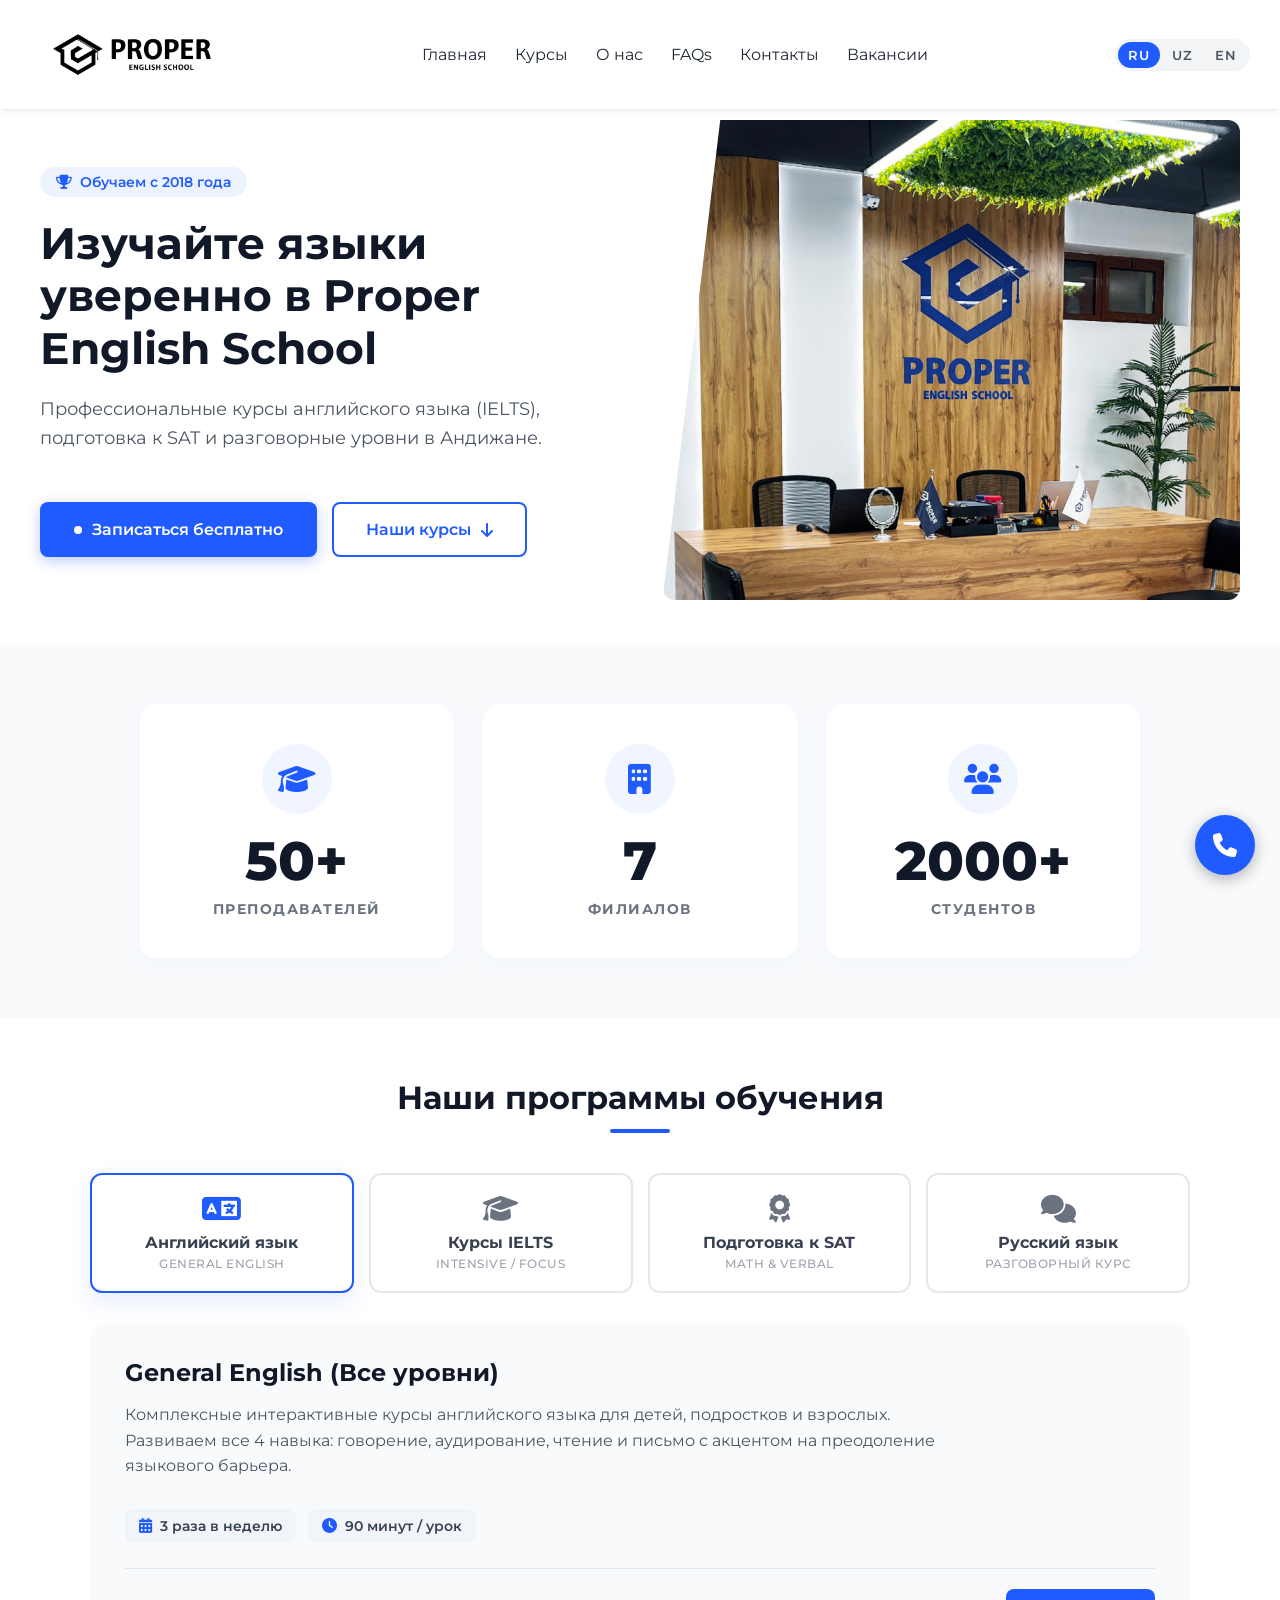
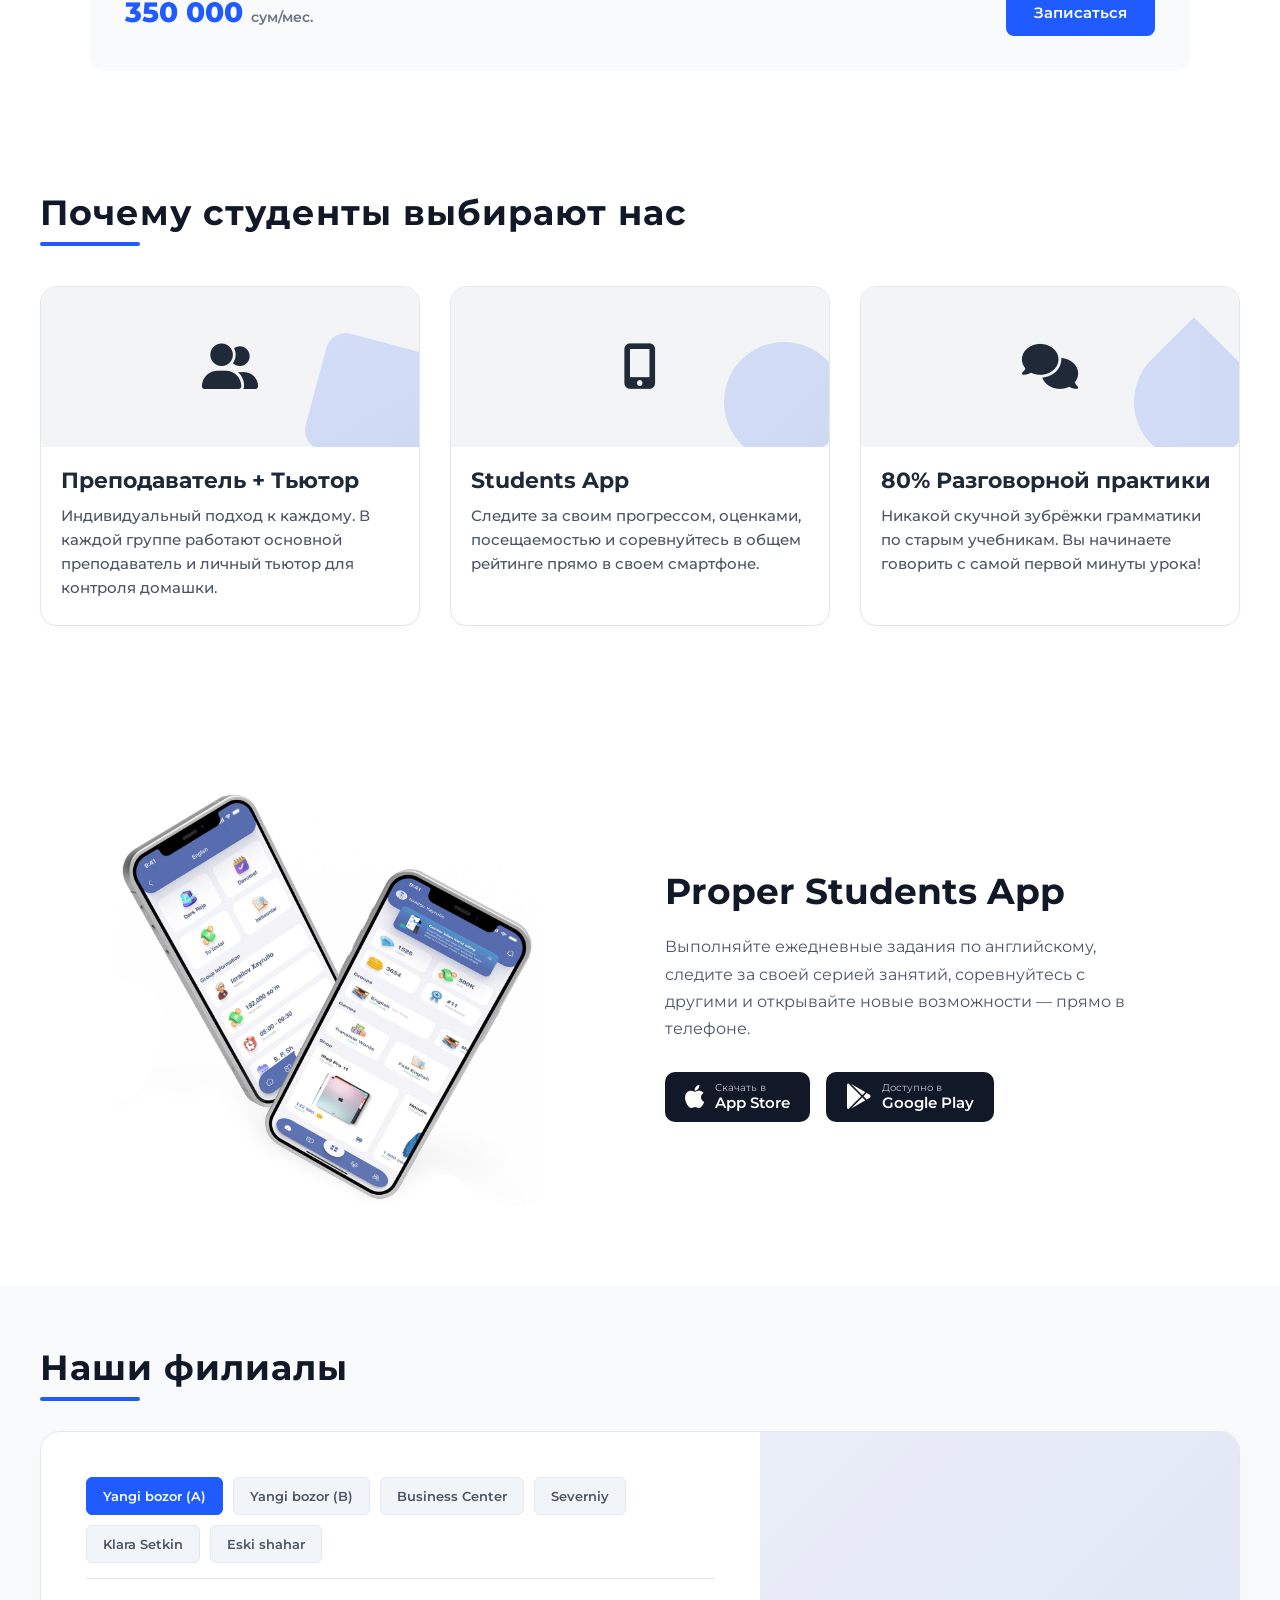
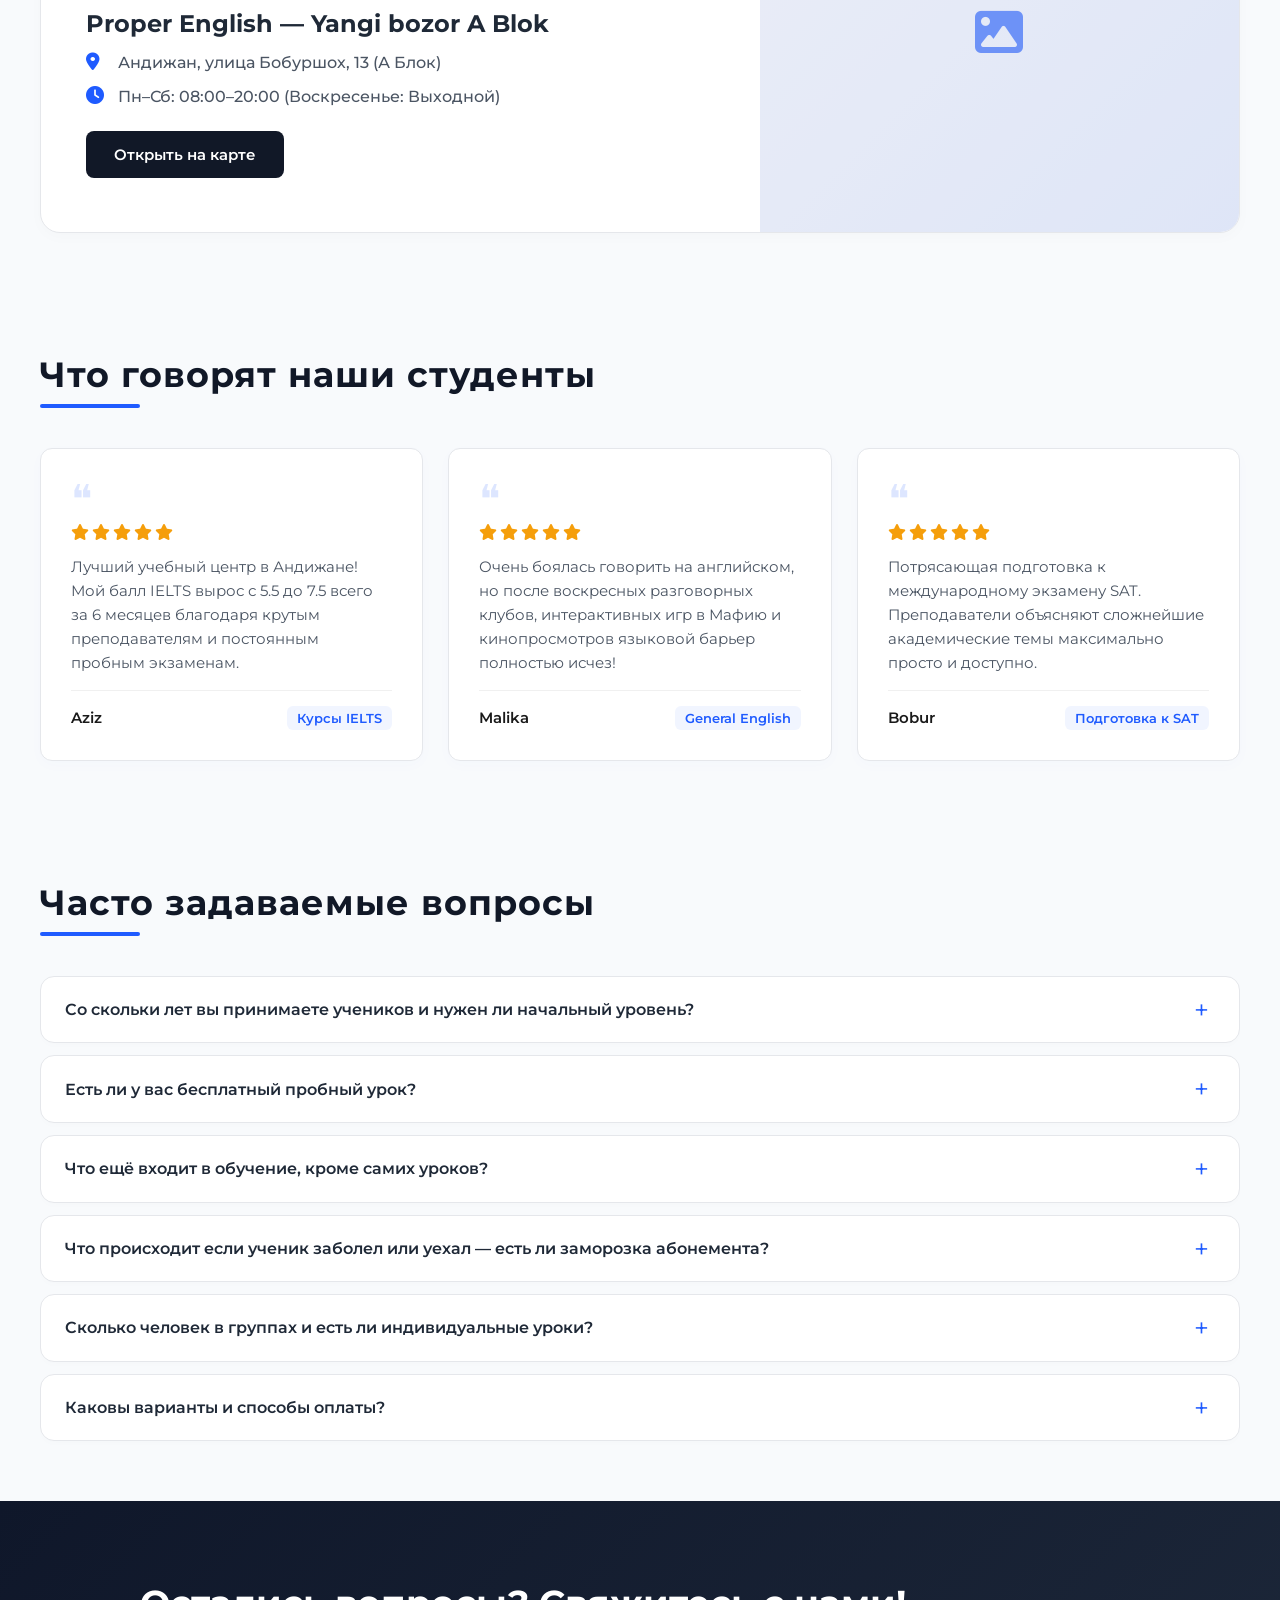
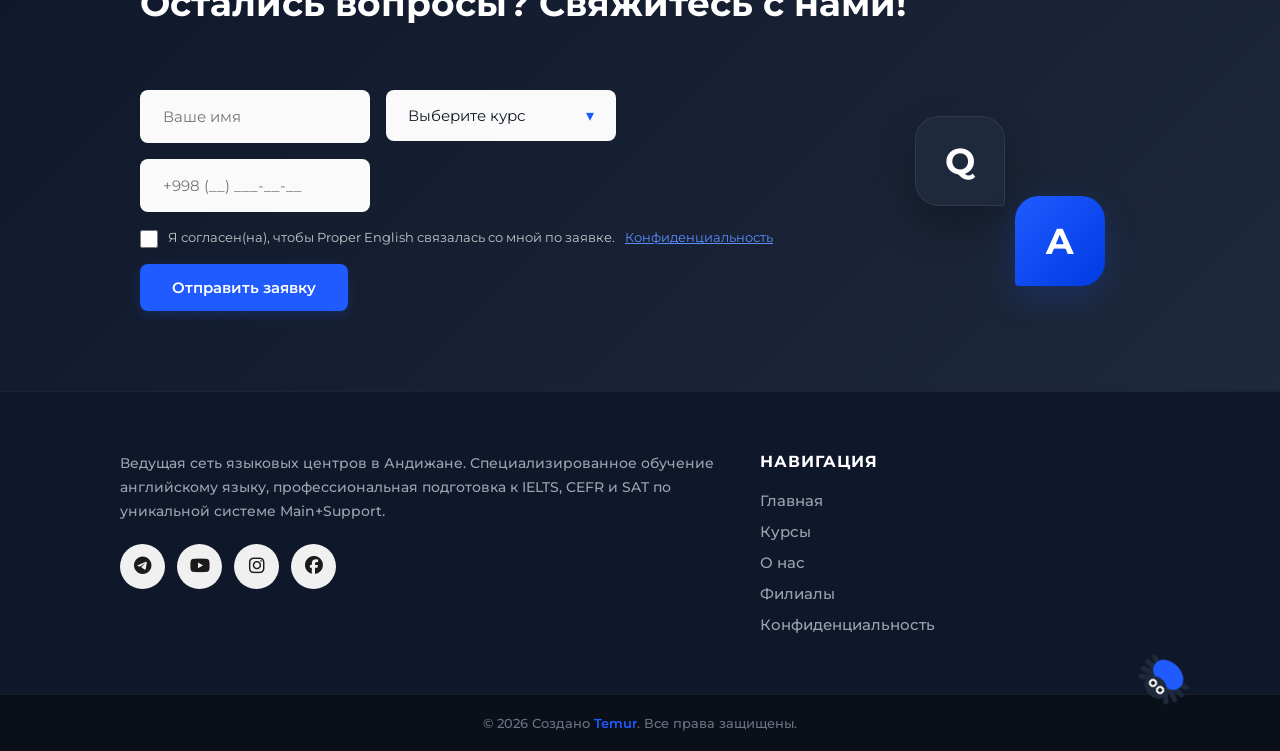
==== commit 3973e679: "conf" ====
--- a/index.html
+++ b/index.html
@@ -624,20 +624,20 @@
             </div>
         </div>
 
-        <div class="faq-item">
+               <div class="faq-item">
             <button class="faq-question">
-                <span data-en="How many times a week are classes held and how long is one lesson?"
-                      data-ru="Сколько раз в неделю проходят занятия и сколько длится один урок?"
-                      data-uz="Haftada necha marta dars bo'ladi va bir dars qancha davom etadi?">
-                    Сколько раз в неделю проходят занятия и сколько длится один урок?
+                <span data-en="What else is included besides the lessons themselves?"
+                      data-ru="Что ещё входит в обучение, кроме самих уроков?"
+                      data-uz="Darslardan tashqari yana nimalar beriladi?">
+                    Что ещё входит в обучение, кроме самих уроков?
                 </span>
                 <span class="faq-icon">+</span>
             </button>
             <div class="faq-answer">
-                <p data-en="Classes are held 3 times a week (every other day). Each lesson lasts 1.5 hours (90 minutes) of intensive practice. We have both morning and evening groups available."
-                   data-ru="Занятия проходят 3 раза в неделю (через день). Каждое занятие длится 1,5 часа (90 минут) интенсивной практики. У нас есть как утренние, так и вечерние группы."
-                   data-uz="Darslar haftada 3 marta (kunora) bo'lib o'tadi. Har bir dars 1.5 soat (90 daqiqa) intensiv amaliyotdan iborat. Bizda ham tonggi, ham kechki guruhlar mavjud.">
-                    Занятия проходят 3 раза в неделю (через день). Каждое занятие длится 1,5 часа (90 минут) интенсивной практики. У нас есть как утренние, так и вечерние группы.
+                <p data-en="Regular mock exams to track your real progress, our Students App to monitor attendance and grades, and Sunday Events — game nights with Mafia, movie screenings, chess, tennis and bowling to practice English in a relaxed atmosphere."
+                   data-ru="Регулярные пробные экзамены для отслеживания реального прогресса, доступ к нашему приложению Students App для контроля посещаемости и оценок, а также воскресные мероприятия — игры в Мафию, кинопросмотры, шахматы, теннис и боулинг, где можно практиковать английский в неформальной обстановке."
+                   data-uz="Haqiqiy natijalarni kuzatish uchun muntazam sinov imtihonlari, davomat va baholarni nazorat qilish uchun Students App ilovamiz, shuningdek yakshanba kunlari o'tkaziladigan tadbirlar — Mafiya o'yinlari, kino tomosha, shaxmat, tennis va boulingda ingliz tilini erkin muhitda mashq qilish imkoniyati.">
+                    Регулярные пробные экзамены для отслеживания реального прогресса, доступ к нашему приложению Students App для контроля посещаемости и оценок, а также воскресные мероприятия — игры в Мафию, кинопросмотры, шахматы, теннис и боулинг, где можно практиковать английский в неформальной обстановке.
                 </p>
             </div>
         </div>
@@ -747,11 +747,11 @@
                        <input type="tel" id="form-phone" placeholder="+998 (__) ___-__-__" required>
 
             <label class="cta-consent" id="cta-consent" for="form-consent">
-                <input type="checkbox" id="form-consent">
+                <input type="checkbox" id="form-consent" autocomplete="off">
                 <span data-en="I agree that Proper English may contact me about my application."
                       data-ru="Я согласен(на), чтобы Proper English связалась со мной по заявке."
                       data-uz="Proper English ariza yuzasidan men bilan bog'lanishiga roziman.">Я согласен(на), чтобы Proper English связалась со мной по заявке.</span>
-                <a href="#" target="_blank" class="cta-consent-link"
+                <a href="privacy.html" target="_blank" class="cta-consent-link"
                    data-en="Privacy Policy"
                    data-ru="Конфиденциальность"
                    data-uz="Maxfiylik siyosati">Конфиденциальность</a>
@@ -845,6 +845,7 @@
                 <li><a href="#courses-tabs-section" data-en="Courses" data-ru="Курсы" data-uz="Kurslar">Courses</a></li>
                 <li><a href="#advantages-section" data-en="Why Us" data-ru="О нас" data-uz="Biz haqimizda">Why Us</a></li>
                 <li><a href="#branches-section" data-en="Branches" data-ru="Филиалы" data-uz="Filiallar">Branches</a></li>
+                <li><a href="privacy.html" data-en="Privacy Policy" data-ru="Конфиденциальность" data-uz="Maxfiylik siyosati">Privacy Policy</a></li>
             </ul>
         </div>
     </div>
@@ -864,7 +865,7 @@
         <div class="spider-eye eye-right"></div>
     </div>
 </div>
-        <p>© 2026 Proper English School. <span data-en="Created by" data-ru="Создано" data-uz="Yaratuvchi">Created by</span> <a href="https://t.me/KayumovTemur" target="_blank" rel="noopener noreferrer" class="footer-tim">Temur</a>. <span data-en="All rights reserved." data-ru="Все права защищены." data-uz="Barcha huquqlar himoyalangan.">All rights reserved.</span></p>
+        <p>© 2026 <span data-en="Created by" data-ru="Создано" data-uz="Yaratuvchi">Created by</span> <a href="https://t.me/KayumovTemur" target="_blank" rel="noopener noreferrer" class="footer-tim">Temur</a>. <span data-en="All rights reserved." data-ru="Все права защищены." data-uz="Barcha huquqlar himoyalangan.">All rights reserved.</span></p>
     </div>
 </footer>
 
--- a/style.css
+++ b/style.css
@@ -75,7 +75,7 @@
     user-select: none;
 }
 .logo-img {
-    height: 100px;
+    height: 85px;
     width: auto;
     mix-blend-mode: multiply;
 }
@@ -1941,7 +1941,7 @@
 .vacancy-card-body p {
     font-family: 'Montserrat', sans-serif;
     font-size: 14px;
-    color: #4b5563;
+    color: #131a29;
     line-height: 1.6;
     margin-bottom: 16px;
 }
@@ -1965,7 +1965,47 @@
     background: #111827a8;
     transform: scale(1.05);
 }
-
+#policy-section {
+    max-width: 800px;
+    margin: 0 auto;
+    padding: 140px 24px 80px;
+}
+
+.policy-title {
+    font-family: 'Montserrat', sans-serif;
+    font-weight: 700;
+    font-size: 34px;
+    color: #111827;
+    margin-bottom: 8px;
+}
+
+.policy-updated {
+    font-family: 'Montserrat', sans-serif;
+    font-size: 14px;
+    color: #9ca3af;
+    margin-bottom: 40px;
+}
+
+.policy-content h2 {
+    font-family: 'Montserrat', sans-serif;
+    font-weight: 700;
+    font-size: 19px;
+    color: #111827;
+    margin-top: 32px;
+    margin-bottom: 10px;
+}
+
+.policy-content p {
+    font-family: 'Montserrat', sans-serif;
+    font-size: 15px;
+    color: #4b5563;
+    line-height: 1.7;
+    margin-bottom: 10px;
+}
+
+.policy-content .vacancy-apply-btn {
+    margin-top: 10px;
+}
 @media (max-width: 768px) {
     #vacancies-section {
         padding: 110px 20px 50px;
@@ -1977,501 +2017,8 @@
         font-size: 28px;
     }
 }
- /* @media (max-width: 1024px) {
-    .courses-grid {
-        grid-template-columns: 1fr 1fr;
-    }
-    .lang-grid {
-        grid-template-columns: repeat(2, 1fr);
-    }
-    #hero-section {
-        margin-top: 80px;
-        padding: 30px;
-    }
-    .site-header {
-        padding: 12px 20px !important;
-        gap: 15px !important;
-    }
-
-    .logo {
-        font-size: 20px !important;
-        letter-spacing: 0.5px !important;
-    }
-
-    .nav-menu {
-        display: flex !important;
-        flex-direction: row !important;
-        gap: 10px !important;
-        margin-left: auto !important;
-        margin-right: 15px !important;
-    }
-
-    .nav-menu a {
-        font-size: 14px !important;
-        padding: 6px 10px !important;
-        white-space: nowrap !important;
-    }
-
-    .lang-toggle {
-        display: flex !important;
-        gap: 2px !important;
-        flex-shrink: 0 !important;
-    }
-    .tabs-nav {
-    grid-template-columns: repeat(2, 1fr);
-}
-}
-@media (max-width:768px) {
-     html {
-        scroll-behavior: smooth;
-        overflow-x: hidden;
-        scroll-padding-top: 120px;
-    }
-     .site-header {
-    display: flex !important;
-    flex-wrap: wrap !important;
-    position: fixed !important;
-    top: 0 !important;
-    left: 0 !important;
-    right: 0 !important;
-    width: 100% !important;
-    max-width: 100vw !important;
-    z-index: 100 !important;
-    background-color: rgba(255, 255, 255, 0.98) !important;
-    backdrop-filter: blur(10px) !important;
-    -webkit-backdrop-filter: blur(10px) !important;
-    padding: 12px 15px !important;
-    box-shadow: 0 4px 6px -1px rgba(0, 0, 0, 0.05) !important;
-    align-items: center !important;
-    justify-content: space-between !important;
-    box-sizing: border-box !important;
-}
-
-.nav-menu {
-    display: none !important;
-    flex-direction: column !important;
-    width: 100% !important;
-    max-width: 100% !important;
-    flex-basis: 100% !important;
-    gap: 8px !important;
-    padding: 0 !important;
-    align-items: center !important;
-    justify-content: center !important;
-    background-color: transparent !important;
-    position: static !important; 
-    top: auto !important;
-    right: auto !important;
-    left: auto !important;
-    bottom: auto !important;
-    transform: none !important;
-    box-sizing: border-box !important;
-}
-
-.nav-menu.open {
-    display: flex !important;
-    padding: 20px 0 10px 0 !important; 
-}
-
-.nav-menu a {
-    font-size: 16px !important;
-    padding: 12px 20px !important;
-    width: 100% !important;
-    text-align: center !important; 
-    border-radius: 8px !important;
-    color: #1f2937 !important;
-    text-decoration: none !important;
-    font-family: 'Montserrat', sans-serif !important;
-    font-weight: 600 !important;
-    box-sizing: border-box !important;
-    transition: all 0.2s ease !important;
-    display: block !important;
-}
-
-.nav-menu a:hover {
-    background-color: rgba(31, 91, 255, 0.05) !important; 
-    color: #1F5BFF !important;
-}
-.nav-menu a.nav-cta {
-    display: block !important;
-    margin-top: 6px !important;
-    background-color: #1F5BFF !important;
-    color: #ffffff !important;
-    font-weight: 700 !important;
-    box-shadow: 0 4px 12px rgba(31, 91, 255, 0.25) !important;
-}
-
-.nav-menu a.nav-cta:hover {
-    background-color: #003BE3 !important;
-    color: #ffffff !important;
-}
-    .logo {
-        font-size: 19px;
-        letter-spacing: 0.5px;
-        font-weight: 700;
-        text-decoration: none;
-        display: flex;
-        align-items: center;
-        flex-shrink: 1;
-        min-width: 0;
-        margin-right: auto;
-    }
-
-    .lang-toggle {
-        margin-right: 15px;
-        flex-shrink: 0;
-    }
-
-    .hamburger {
-        display: flex;
-        background: none;
-        border: none;
-        font-size: 24px;
-        color: #1f2937;
-        cursor: pointer;
-        padding: 4px;
-        flex-shrink: 0;
-    }
-
-    
-    #hero-section {
-        display: grid;
-        grid-template-rows: 1fr;
-        grid-template-columns: 1fr;
-        background-color: white;
-        margin-top: 85px;
-    }
-    .hero-info {
-        display: flex;
-        width: 100%;
-        align-items: center;
-        text-align: center;
-        justify-content: center;
-        flex-direction: column;
-        font-family: 'Montserrat', sans-serif;
-        font-size: 15px;
-    }
-
-    .hero-image img {
-        height: 300px;
-        clip-path: polygon(0% 10%, 100% 0%, 100% 100%, 0% 100%); 
-    }
-    #app-section {
-        grid-template-columns: 1fr;
-        padding: 50px 20px;
-        text-align: center;
-        gap: 30px;
-    }
-
-    .app-media {
-        order: -1;
-    }
-
-    .app-phone-img {
-        width: 260px;
-    }
-
-    .app-desc {
-        max-width: 100%;
-    }
-
-    .app-store-badges {
-        justify-content: center;
-    }
-    .stats-grid {
-        grid-template-columns: 1fr;
-        gap: 15px;
-    }
-
-    .stat-number {
-        font-size: 40px;
-    }
-
-    .courses-grid {
-        display: grid;
-        grid-template-rows: auto;
-        grid-template-columns: 1fr;
-        gap: 35px;
-        padding: 30px;
-    }
-
-    .advantages-grid {
-        display: grid;
-        grid-template-columns: 1fr;
-        grid-template-rows: 1fr;
-        gap: 30px;
-        padding: 20px;
-    }
-
-    .footer-main {
-        grid-template-columns: 1fr;
-        padding: 30px 15px;
-        gap: 20px;
-        max-width: 100%;
-    }
-
-    .footer-bottom {
-        padding: 15px 20px;
-        font-size: 12px;
-        white-space: normal;
-        word-break: break-word;
-        color: #6b7280; 
-    }
-
-    .course-card {
-        width: 100%; 
-        max-width: 100%;
-        box-sizing: border-box;
-    }
-
-    .adv-card {
-        width: 100%;
-        max-width: 100%;
-        margin-top: 10px;
-        box-sizing: border-box;
-    }
-
-    .course-desc {
-        font-size: 15px;
-        margin: 5px;
-        font-family: sans-serif;
-        font-weight: 300;
-    }
-
-    .course-price {
-        font-size: 20px;
-        font-family: sans-serif;
-        font-weight: 400;
-        margin: 5px;
-    }
-
-    #hero-section, #courses-tabs-section, #advantages-section, #stats-section, #site-footer {
-        padding: 30px 15px; 
-    }
-
-    .logo img {
-        height: 30px;
-        width: auto; 
-        border-radius: 50%;
-    }
-
-    .hero-btn {
-        margin-top: -10px;
-    }
-
-    .lang-grid {
-        display: grid;
-        grid-template-columns: repeat(2, 1fr);
-        gap: 25px;
-    }
-
-    .branches-grid {
-        grid-template-columns: 1fr;
-    }
-
-    .lang-toggle {
-        order: 0;
-        margin: 0;
-        align-self: center;
-        justify-self: center;
-    }
-
-    .lang-btn {
-        font-size: 10px;
-        padding: 3px 6px;
-    }
-
-    .reviews-grid {
-        grid-template-columns: 1fr;
-    }
-
-    .nav-menu.open {
-        display: flex;
-        grid-column: 1 / -1;
-    }
-
-    .section-title, .advantages-title, .reviews-title, #languages-section h2, .branches-section h2 {
-        font-size: 32px;
-        letter-spacing: 1px;
-        margin: 20px 0;
-        line-height: 1.2;
-        word-break: normal;
-        overflow-wrap: normal;
-    }
-
-    .lang-card, 
-    .course-card, 
-    .review-card, 
-    .branch-card {
-        overflow: hidden;
-        word-break: break-word;
-        overflow-wrap: break-word;
-    }
-
-    .lang-card p,
-    .course-desc,
-    .review-text {
-        white-space: normal;
-        letter-spacing: 0px;
-    }
-
-    .lang-card h3 {
-        font-family: 'Montserrat', sans-serif;
-        font-size: 13px;
-        font-weight: 600;
-        color: #1a1a1a;
-        width: 100%;
-        word-break: break-word;
-    }
-
-    #cta-section {
-        text-align: center;
-        padding: 60px 20px;
-    }
-
-    .cta-content {
-        justify-content: center;
-    }
-
-    .cta-form {
-        justify-content: center;
-    }
-
-    .cta-form input, .custom-select {
-        width: 100%;
-    }
-
-    .cta-btn {
-        width: 100%;
-    }
-
-    .qa-graphic-container {
-        margin-top: 40px;
-        margin-right: 0;
-    }
-
-    #faq-section {
-        padding: 44px 16px;
-    }
-
-    .faq-title {
-        font-size: 1.5rem;
-        margin-bottom: 24px;
-    }
-
-    .faq-question {
-        font-size: 0.88rem;
-        padding: 16px;
-    }
-
-    .faq-answer {
-        padding: 0 16px;
-    }
-
-    .faq-item.open .faq-answer {
-        padding: 0 16px 18px;
-    }
-
-    .faq-answer p {
-        font-size: 0.88rem;
-    }
-    
-
-.branch-single-card {
-    display: flex;
-    flex-direction: column;
-    width: 100%;
-    max-width: 100%;
-    background-color: #ffffff;
-    border: 1px solid #e5e7eb;
-    border-radius: 16px;
-    box-sizing: border-box;
-    overflow: hidden;
-}
-
-.branch-info-content {
-    padding: 30px 24px;
-    display: flex;
-    flex-direction: column;
-    gap: 20px;
-    width: 100%;
-    box-sizing: border-box;
-}
-
-.branch-info-content h3 {
-    font-family: 'Montserrat', sans-serif;
-    font-size: 24px;
-    font-weight: 700;
-    color: #111827;
-    margin: 0;
-}
-
-.branch-address, .branch-hours {
-    font-family: 'Montserrat', sans-serif;
-    font-size: 15px;
-    font-weight: 500;
-    color: #4b5563;
-    line-height: 1.5;
-    display: flex;
-    align-items: flex-start;
-    gap: 12px;
-    margin: 0;
-}
-
-.branch-address i, .branch-hours i {
-    color: #1F5BFF;
-    font-size: 16px;
-    margin-top: 3px;
-    flex-shrink: 0;
-}
-
-.branch-map-btn {
-    width: 100%;
-    display: flex;
-    align-items: center;
-    justify-content: center;
-    background-color: #111827;
-    color: #ffffff;
-    padding: 16px 20px;
-    font-family: 'Montserrat', sans-serif;
-    font-weight: 600;
-    font-size: 16px;
-    border-radius: 8px;
-    text-decoration: none;
-    box-sizing: border-box;
-    margin-top: 10px;
-    transition: all 0.3s ease;
-}
-
-.branch-map-btn:hover {
-    background-color: #003BE3;
-    transform: translateY(-2px);
-}
-
-.branch-design-element {
-    display: none;
-}
-
-.glass-circle {
-    display: none;
-}
-.branch-photo { min-height: 240px; }
-.tabs-nav {
-    grid-template-columns: 1fr;
-    gap: 10px;
-}
-
-.tab-nav-item {
-    padding: 14px;
-} 
-.footer-spider {
-    left: 10px;
-    bottom: 10px;
-    transform: scale(0.85);
-    transform-origin: bottom left;
-}
-}  */
   
-@media (max-width: 1200px) {
+@media (max-width: 1024px) {
     :root { --header-h: 60px; }
 
     .site-header {
@@ -2486,7 +2033,7 @@
     }
 
     .logo { margin-right: auto; }
-    .logo .logo-img { height: 44px; }
+    .logo .logo-img { height: 80px; }
 
     .lang-toggle { order: 0; }
 
@@ -2577,7 +2124,7 @@
 
 @media (max-width: 768px) {
     .site-header { padding: 8px 14px; }
-    .logo .logo-img { height: 40px; }
+    .logo .logo-img { height: 70px; }
     .lang-btn { font-size: 11px; padding: 5px 8px; }
 
     
